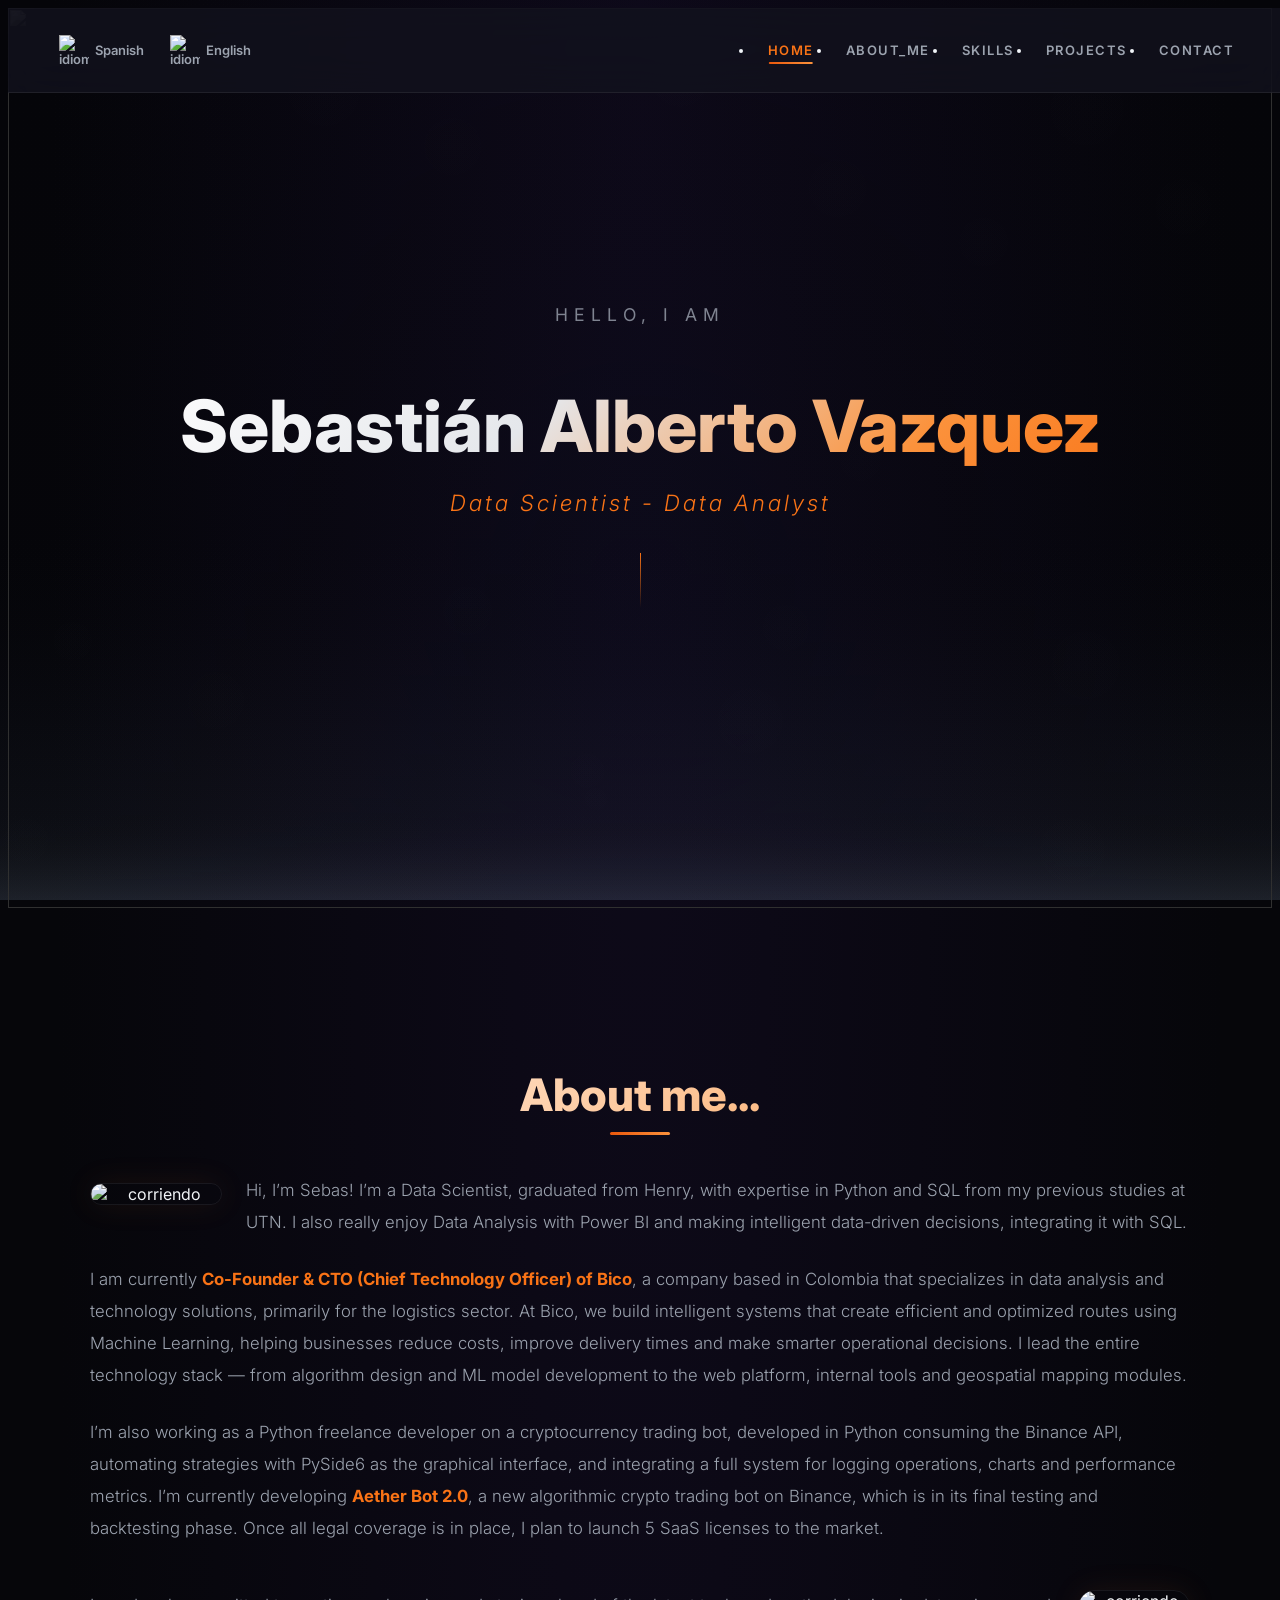
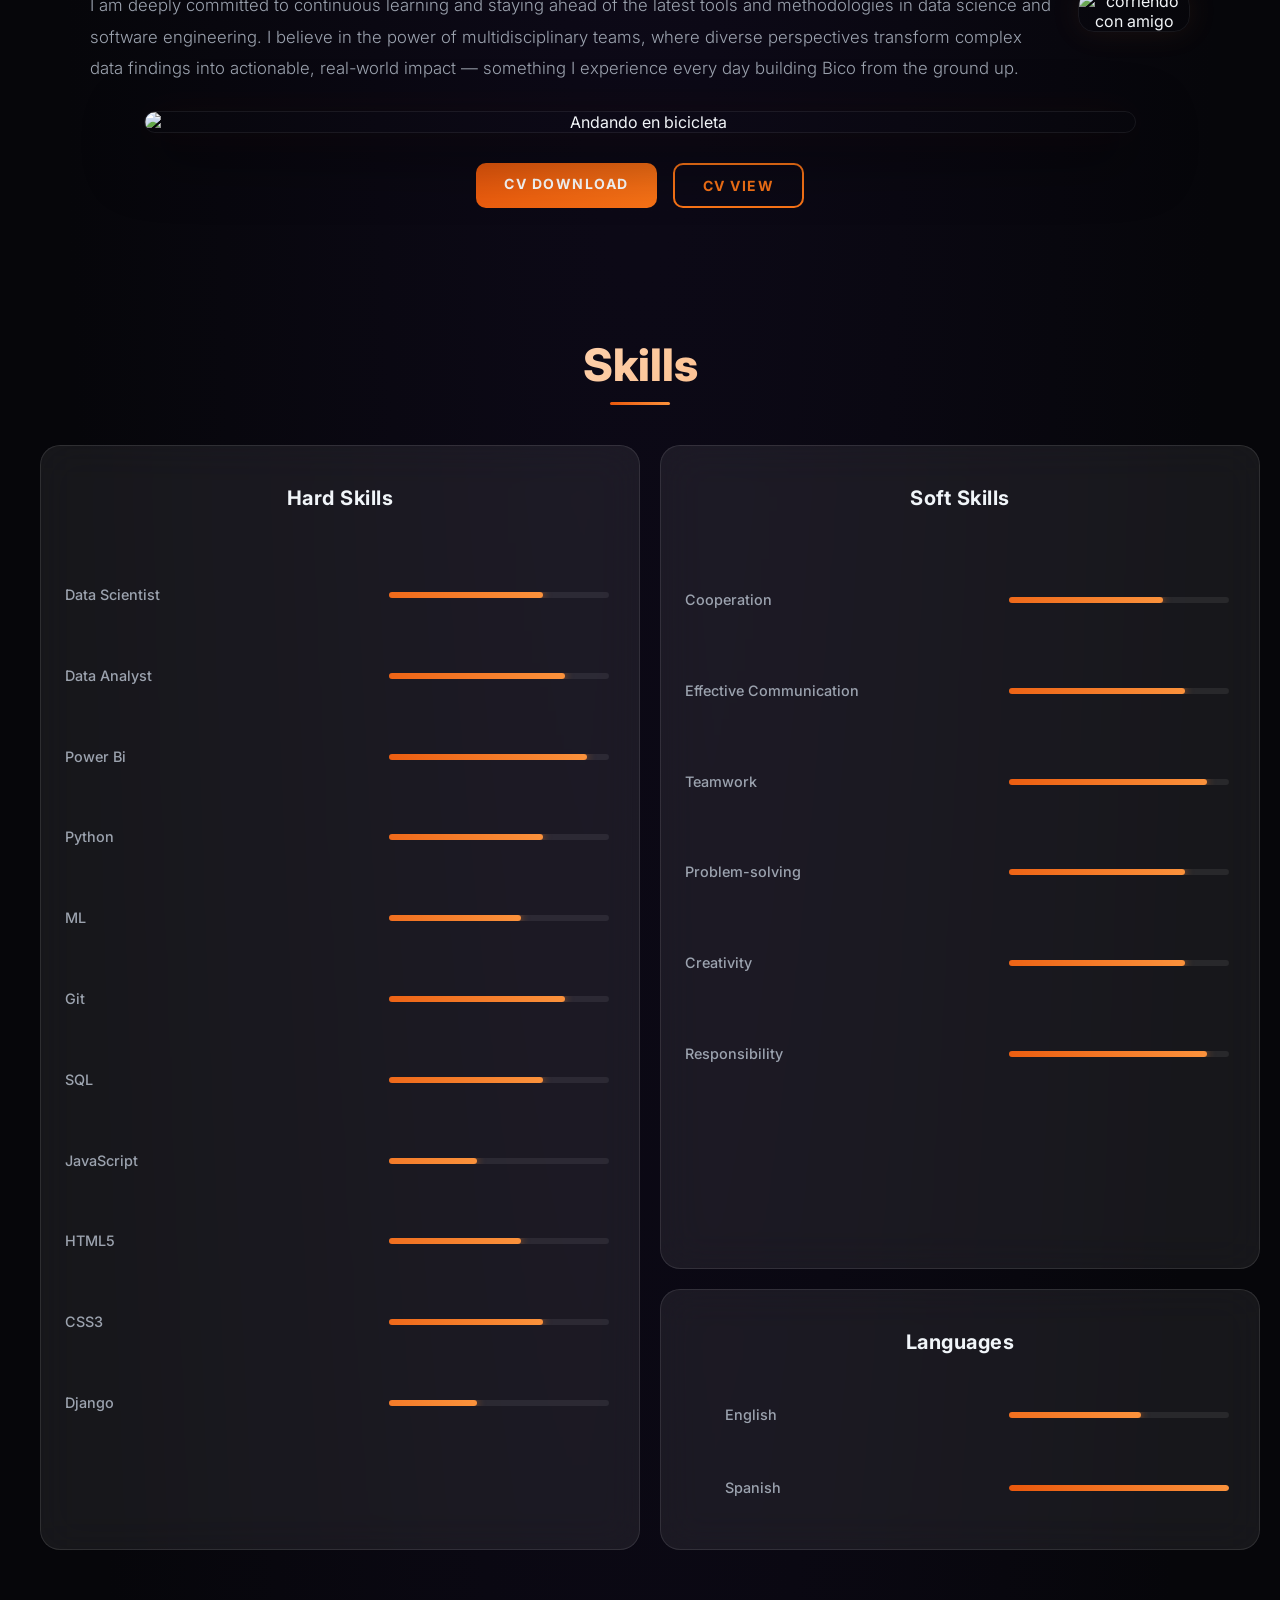
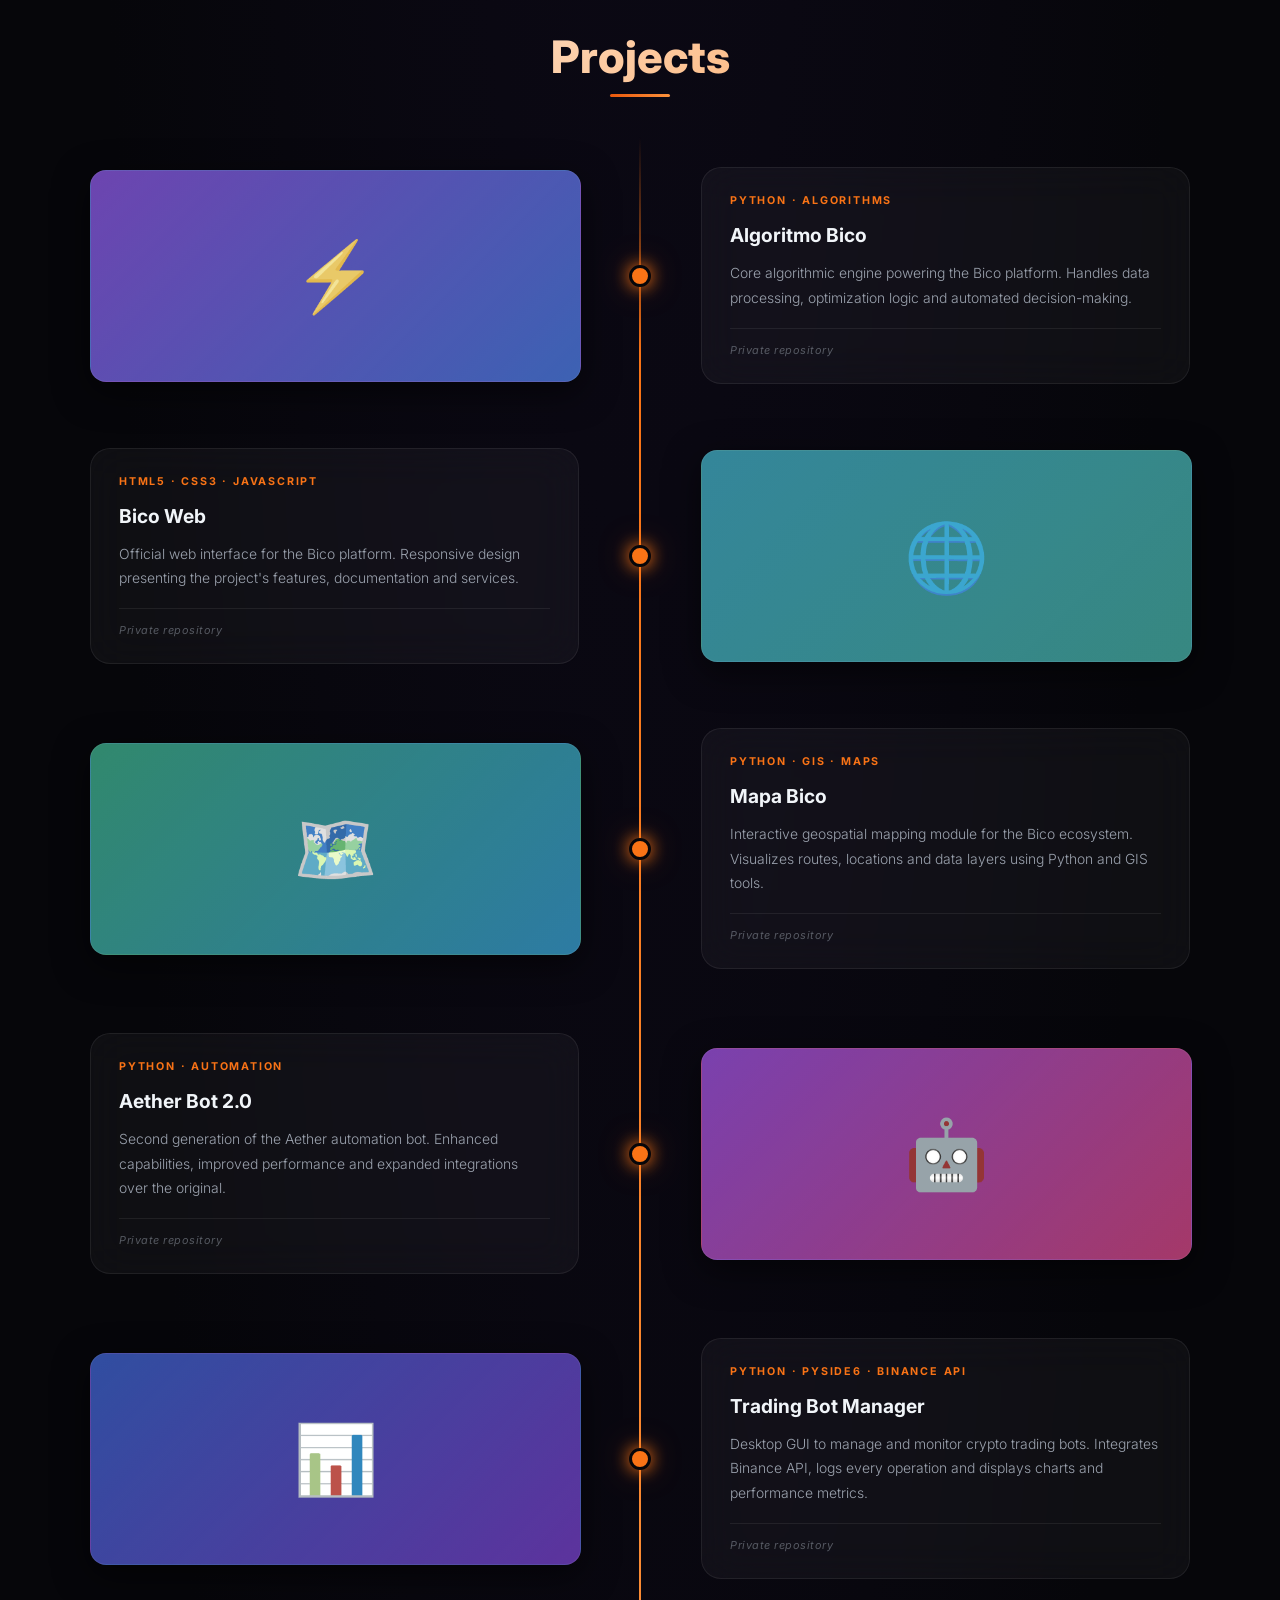
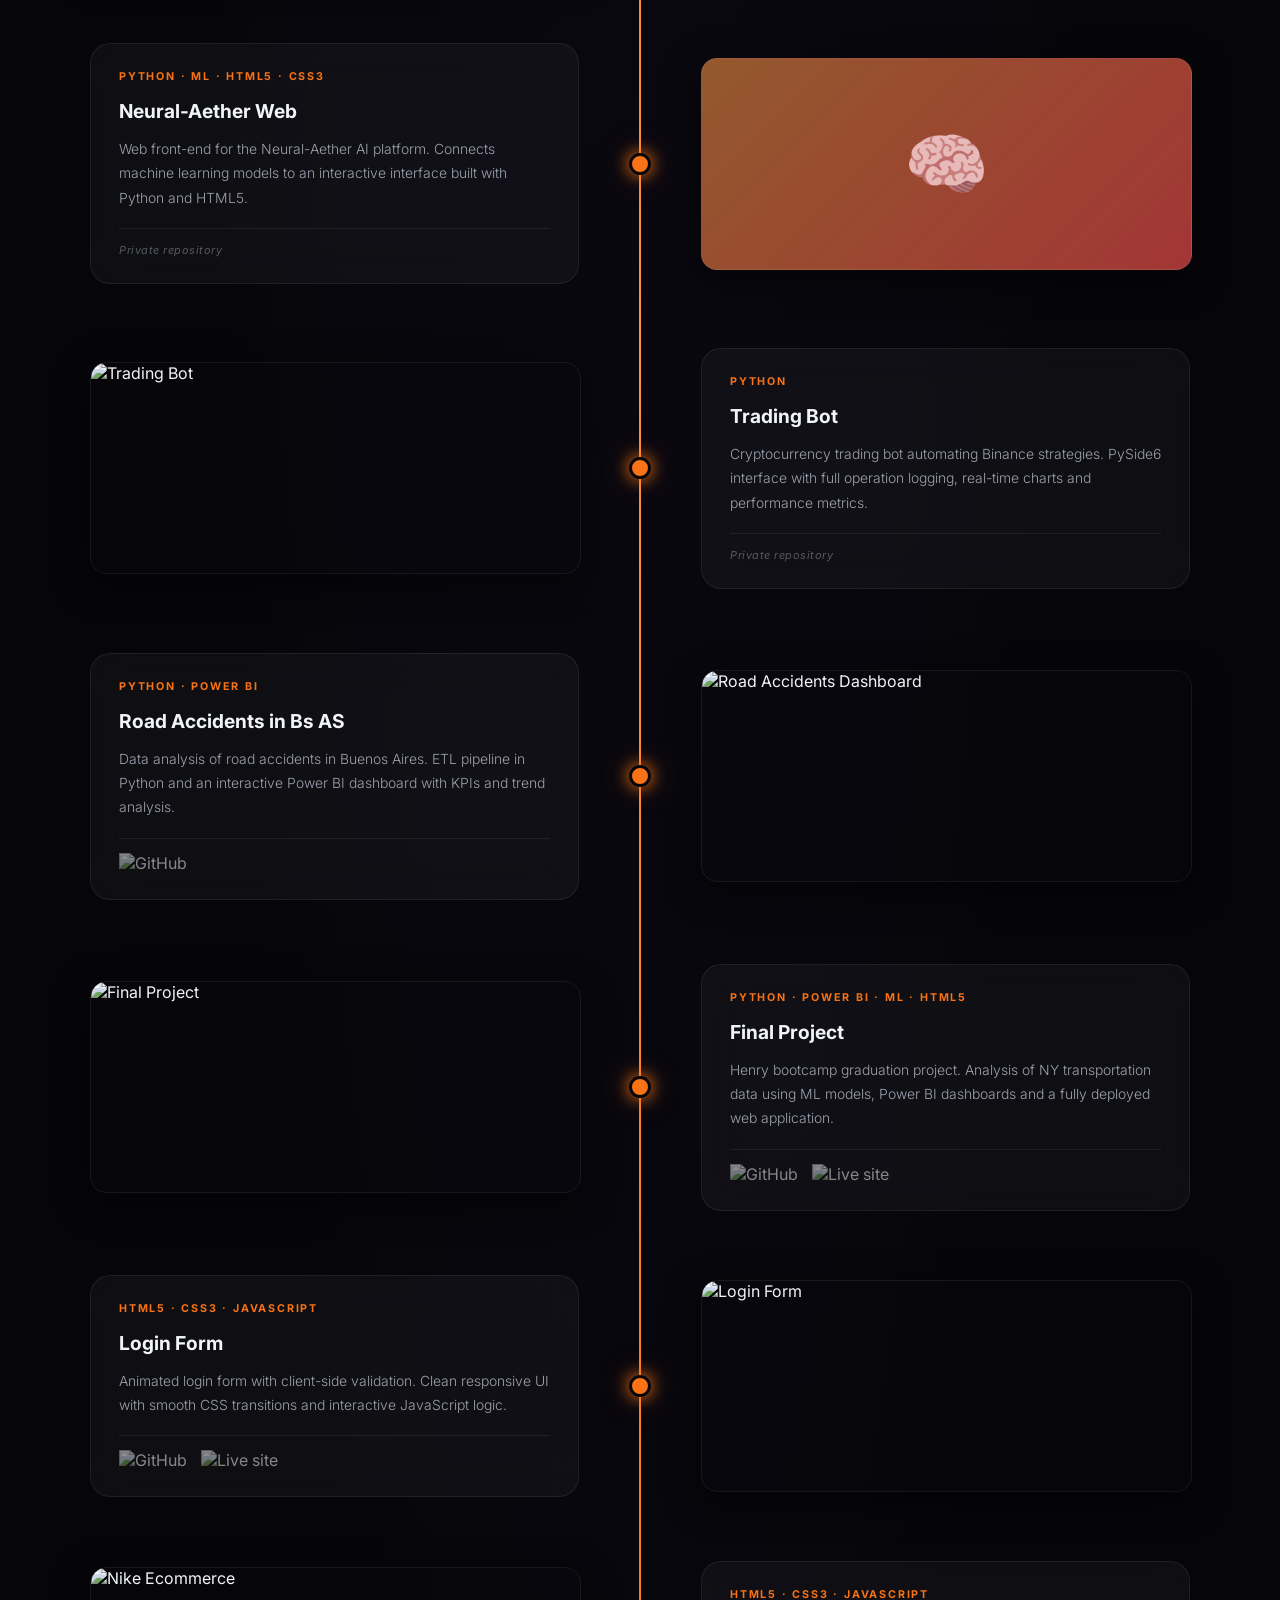
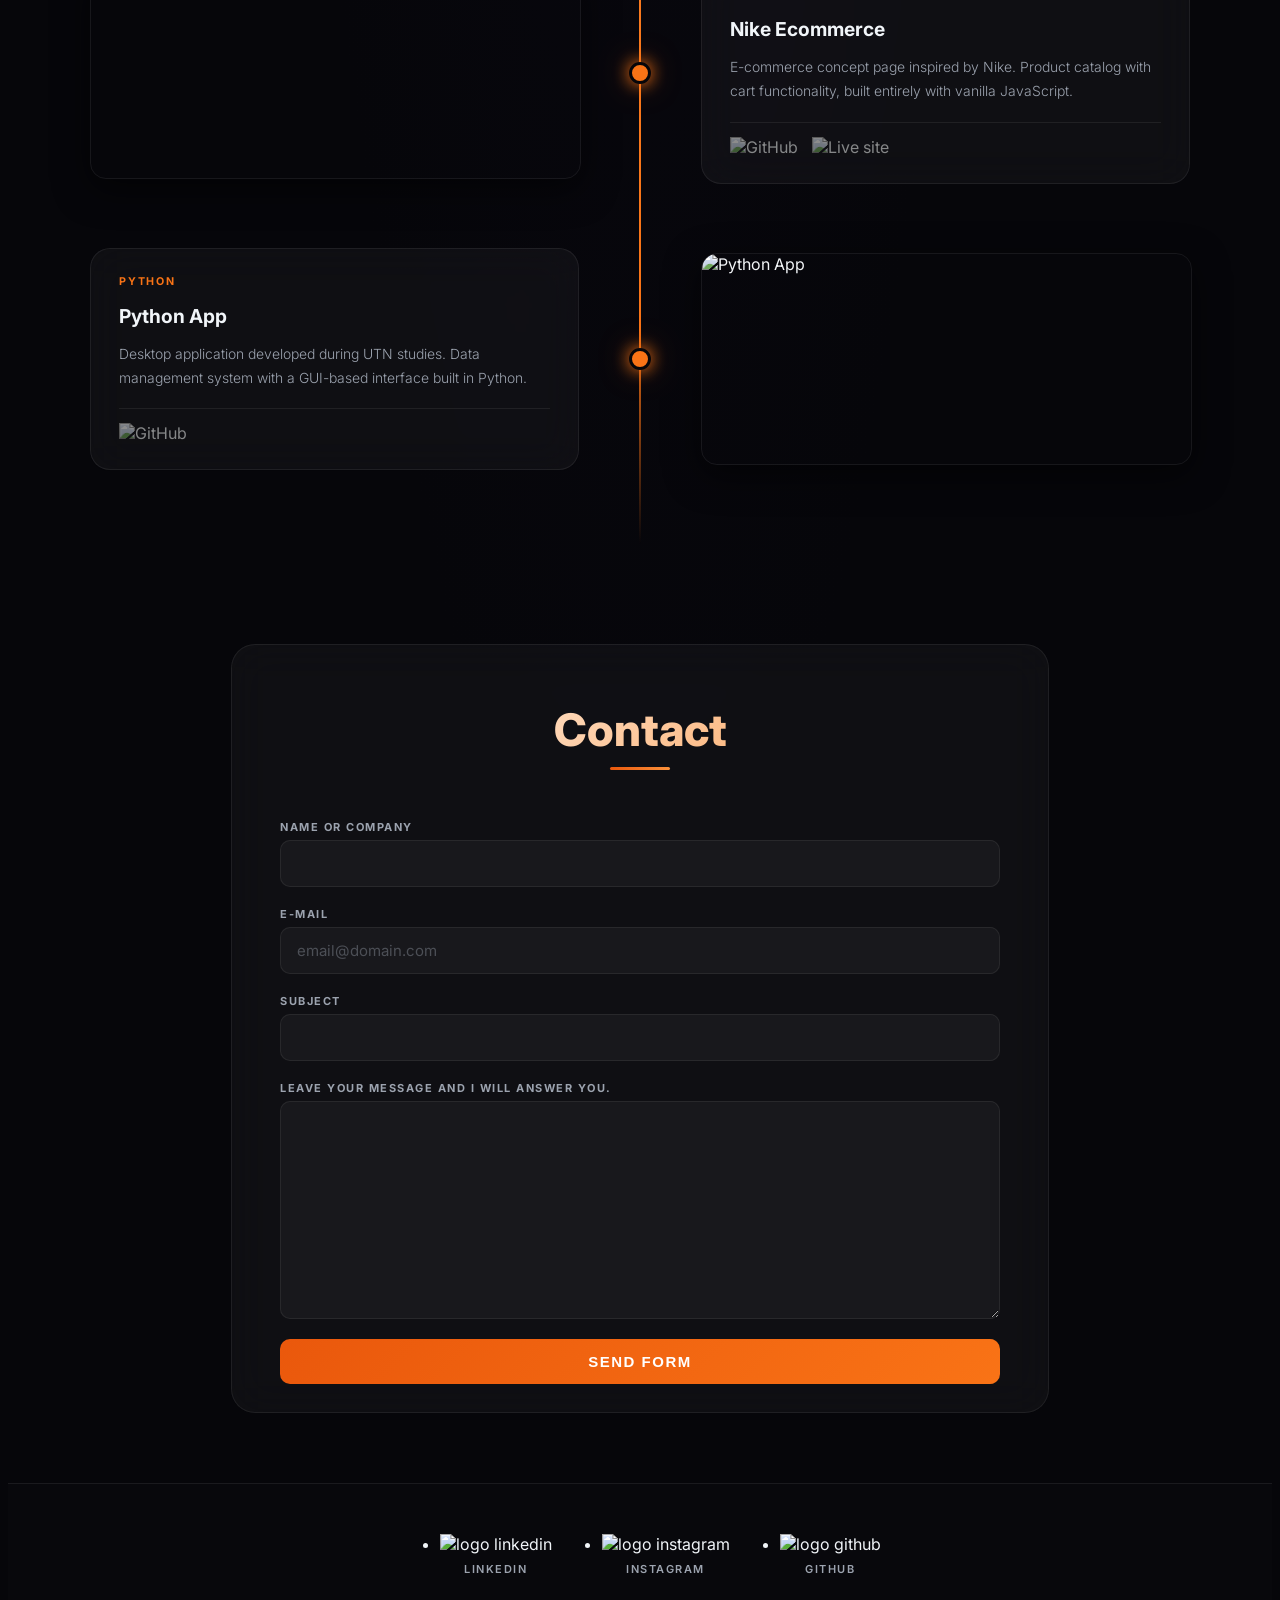
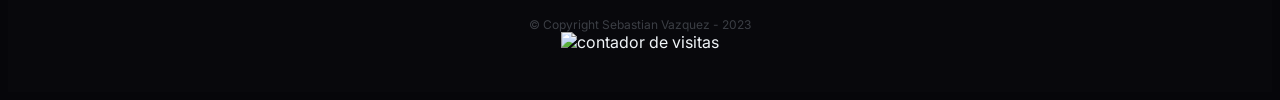
==== index.html @ 521c0e8e "actualizando" ====
<!DOCTYPE html>

<html lang="en">

<head>

    <title>Sebastian Vazquez</title>
    <meta charset="UTF-8">
    <meta name="viewport" content="width=device-width">
    <link rel="stylesheet" href="css/reset.css">
    <link rel="stylesheet" href="css/style.css">
    <script defer src="js/app.js"></script>
    <link rel="apple-touch-icon" sizes="180x180" href="/apple-touch-icon.png">
    <link rel="icon" type="image/png" sizes="32x32" href="/favicon-32x32.png">
    <link rel="icon" type="image/png" sizes="16x16" href="/favicon-16x16.png">
    <link rel="manifest" href="/site.webmanifest">
    <link rel="preconnect" href="https://fonts.googleapis.com">
    <link rel="preconnect" href="https://fonts.gstatic.com" crossorigin>
    <link href="https://fonts.googleapis.com/css2?family=Montserrat:wght@300&display=swap" rel="stylesheet">
    <link rel="preconnect" href="https://fonts.googleapis.com">
    <link rel="preconnect" href="https://fonts.gstatic.com" crossorigin>
    <link href="https://fonts.googleapis.com/css2?family=Explora&family=Noto+Serif+Ahom&display=swap" rel="stylesheet">
    <link rel="preconnect" href="https://fonts.googleapis.com">
    <link rel="preconnect" href="https://fonts.gstatic.com" crossorigin>
    <link href="https://fonts.googleapis.com/css2?family=Lobster+Two:ital@1&family=Passion+One:wght@700&display=swap" rel="stylesheet">
    <link href="https://fonts.googleapis.com/css2?family=Inter:wght@300;400;600;700;800&display=swap" rel="stylesheet">
    <script src="https://kit.fontawesome.com/2c36e9b7b1.js" crossorigin="anonymous"></script>
</head>

<body>

    <header class="topheader">

        <nav class="topnav">

            <div class="idiomas">
                <span class="español">
                    <a href="Español/index.html"><img class="flag" height="30" width="30" src="imagenes/españa2.png" alt="idioma_español">
                        <p>Spanish</p>
                    </a>
                </span>
                <span class="ingles">
                    <a href="index.html"><img class="flag" height="30" width="30" src="imagenes/Inglaterra2.png" alt="idioma_english">
                        <p>English</p>
                    </a>
                </span>
  
            </div>

            <button class="open__menu" aria-label="Abrir menú">
                <img height="20" width="20" src="imagenes/Logo-menu.png" alt="abrir menú">
            </button>

            <ul class="menu">
                <button class="close__menu" aria-label="Cerrar menú">
                    <img height="28" width="28" src="imagenes/close-button.jpeg" alt="cerrar menú">
                </button>

                <li><a href="#home" class="selected">Home</a></li>
                <li><a href="#about">About_Me</a></li>
                <li><a href="#skills">Skills</a></li>
                <li><a href="#projects">Projects</a></li>
                <li><a href="#contact">Contact</a></li>

            </ul>

        </nav>

    </header>

    <img class="banner" src="imagenes/bannerbici6.jpg" id="home">

    <div class="nombre__apellido">
        <h1 class="presentacion">Hello, I am</h1>
        <h2 class="nombre">Sebastián Alberto Vazquez</h2>
        <h3 class="carrera"><em>Data Scientist - Data Analyst</em></h3>
    </div>

    <main>


        <section class="perfil" id="about">

            <h2 class="titulo__home">About me...</h2>

            <img class="corriendo" src="imagenes/corriendo (3).jpg" alt="corriendo">

            <p>Hi, I’m Sebas! I’m a Data Scientist, graduated from Henry, with expertise in Python and SQL from my previous studies at UTN. I also really enjoy Data Analysis with Power BI and making intelligent data-driven decisions, integrating it with SQL.</p>

            <p>I am currently <strong style="-webkit-text-fill-color: var(--accent-orange); color: var(--accent-orange);">Co-Founder &amp; CTO (Chief Technology Officer) of Bico</strong>, a company based in Colombia that specializes in data analysis and technology solutions, primarily for the logistics sector. At Bico, we build intelligent systems that create efficient and optimized routes using Machine Learning, helping businesses reduce costs, improve delivery times and make smarter operational decisions. I lead the entire technology stack — from algorithm design and ML model development to the web platform, internal tools and geospatial mapping modules.</p>

            <p>I’m also working as a Python freelance developer on a cryptocurrency trading bot, developed in Python consuming the Binance API, automating strategies with PySide6 as the graphical interface, and integrating a full system for logging operations, charts and performance metrics. I’m currently developing <strong style="-webkit-text-fill-color: var(--accent-orange); color: var(--accent-orange);">Aether Bot 2.0</strong>, a new algorithmic crypto trading bot on Binance, which is in its final testing and backtesting phase. Once all legal coverage is in place, I plan to launch 5 SaaS licenses to the market.</p>
                
                <br>

            <img class="corriendo2" src="imagenes/hobby2 (2).jpg" alt="corriendo con amigo">
            
            <p>I am deeply committed to continuous learning and staying ahead of the latest tools and methodologies in data science and software engineering. I believe in the power of multidisciplinary teams, where diverse perspectives transform complex data findings into actionable, real-world impact — something I experience every day building Bico from the ground up.
            </p>

            <img class="bicicleta" src="imagenes/bici-banner (2).jpg" alt="Andando en bicicleta">
            

            <div class="cv__btn">
                <a class="cv__btn-descarga" href="/English_SEBASTIAN_VAZQUEZ.pdf" download="/English_SEBASTIAN_VAZQUEZ.pdf" >CV Download</a>

                <a class="cv__btn-vista" href="/English_SEBASTIAN_VAZQUEZ.pdf">CV View</a>
            </div>
        </section>

        <h3 class="titulo__home">Skills</h3>

        <section class="habilidades" id="skills">

    
            <article class="tarjetas__1">

                <h2 class="tarjetas__titulo">Hard Skills</h2>
                
                <ul class="skills__1">
                    
                    <li class="skills__item">
                        <p class="skills__tech skills__tech--1">Data Scientist</p>
                        <div class="skills__bar skills__bar--70"></div>
                    </li>
                    
                    <li class="skills__item">
                        <p class="skills__tech skills__tech--1">Data Analyst</p>
                        <div class="skills__bar skills__bar--80"></div>
                    </li>

                    <li class="skills__item">
                        <p class="skills__tech skills__tech--1">Power Bi</p>
                        <div class="skills__bar skills__bar--90"></div>
                    </li>

                    <li class="skills__item">
                        <p class="skills__tech skills__tech--1">Python</p>
                        <div class="skills__bar skills__bar--70"></div>
                    </li>

                    <li class="skills__item">
                        <p class="skills__tech skills__tech--1">ML</p>
                        <div class="skills__bar skills__bar--60"></div>
                    </li>

                    <li class="skills__item">
                        <p class="skills__tech skills__tech--1">Git</p>
                        <div class="skills__bar skills__bar--80"></div>
                    </li>

                    <li class="skills__item">
                        <p class="skills__tech skills__tech--1">SQL</p>
                        <div class="skills__bar skills__bar--70"></div>
                    </li>

                    <li class="skills__item">
                        <p class="skills__tech skills__tech--1">JavaScript</p>
                        <div class="skills__bar skills__bar--40"></div>
                    </li>
                    
                    <li class="skills__item">
                        <p class="skills__tech skills__tech--1">HTML5</p>
                        <div class="skills__bar skills__bar--60"></div>
                    </li>

                    <li class="skills__item">
                        <p class="skills__tech skills__tech--1">CSS3</p>
                        <div class="skills__bar skills__bar--70"></div>
                    </li>

                    <li class="skills__item">
                        <p class="skills__tech skills__tech--1">Django</p>
                        <div class="skills__bar skills__bar--40"></div>
                    </li>

                </ul>

            </article>

            <article class="tarjetas__2">

                <h2 class="tarjetas__titulo">Soft Skills</h2>
                
                <ul class="skills__2">
                    
                    <li class="skills__item">
                        <p class="skills__tech skills__tech--2">Cooperation</p>
                        <div class="skills__bar skills__bar--70"></div>
                    </li>

                    <li class="skills__item">
                        <p class="skills__tech skills__tech--2">Effective Communication</p>
                        <div class="skills__bar skills__bar--80"></div>
                    </li>

                    <li class="skills__item">
                        <p class="skills__tech skills__tech--2">Teamwork</p>
                        <div class="skills__bar skills__bar--90"></div>
                    </li>

                    <li class="skills__item">
                        <p class="skills__tech skills__tech--2">Problem-solving</p>
                        <div class="skills__bar skills__bar--80"></div>
                    </li>

                    <li class="skills__item">
                        <p class="skills__tech skills__tech--2">Creativity</p>
                        <div class="skills__bar skills__bar--80"></div>
                    </li>

                    <li class="skills__item">
                        <p class="skills__tech skills__tech--2">Responsibility</p>
                        <div class="skills__bar skills__bar--90"></div>
                    </li>

                </ul>
            </article>

            <article class="tarjetas__3">

                <h2 class="tarjetas__titulo">Languages</h2>
                
                <ul class="skills__3">
                    
                    <li class="skills__item">
                        <p class="skills__tech skills__tech--3">English</p>
                        <div class="skills__bar skills__bar--60"></div>
                    </li>

                    <li class="skills__item">
                        <p class="skills__tech skills__tech--3">Spanish</p>
                        <div class="skills__bar skills__bar--100"></div>
                    </li>

                </ul>
            </article>

        </section>

        <section class="proyecto" id="projects">

            <h4 class="titulo__home">Projects</h4>

            <div class="timeline">

                <!-- 1 - Algoritmo Bico (left) -->
                <div class="tl-item tl-left">
                    <div class="tl-side tl-side--media">
                        <div class="tl-img tl-placeholder" style="background: linear-gradient(135deg, #7c3aed 0%, #2563eb 100%);">⚡</div>
                    </div>
                    <div class="tl-connector"><div class="tl-dot"></div></div>
                    <div class="tl-side tl-side--text">
                        <div class="tl-card">
                            <span class="tl-tag">Python · Algorithms</span>
                            <h2 class="tl-title">Algoritmo Bico</h2>
                            <p class="tl-desc">Core algorithmic engine powering the Bico platform. Handles data processing, optimization logic and automated decision-making.</p>
                            <div class="tl-links"><span class="tl-private">Private repository</span></div>
                        </div>
                    </div>
                </div>

                <!-- 2 - Bico Web (right) -->
                <div class="tl-item tl-right">
                    <div class="tl-side tl-side--text">
                        <div class="tl-card">
                            <span class="tl-tag">HTML5 · CSS3 · JavaScript</span>
                            <h2 class="tl-title">Bico Web</h2>
                            <p class="tl-desc">Official web interface for the Bico platform. Responsive design presenting the project's features, documentation and services.</p>
                            <div class="tl-links"><span class="tl-private">Private repository</span></div>
                        </div>
                    </div>
                    <div class="tl-connector"><div class="tl-dot"></div></div>
                    <div class="tl-side tl-side--media">
                        <div class="tl-img tl-placeholder" style="background: linear-gradient(135deg, #0891b2 0%, #0d9488 100%);">🌐</div>
                    </div>
                </div>

                <!-- 3 - Mapa Bico (left) -->
                <div class="tl-item tl-left">
                    <div class="tl-side tl-side--media">
                        <div class="tl-img tl-placeholder" style="background: linear-gradient(135deg, #059669 0%, #0284c7 100%);">🗺️</div>
                    </div>
                    <div class="tl-connector"><div class="tl-dot"></div></div>
                    <div class="tl-side tl-side--text">
                        <div class="tl-card">
                            <span class="tl-tag">Python · GIS · Maps</span>
                            <h2 class="tl-title">Mapa Bico</h2>
                            <p class="tl-desc">Interactive geospatial mapping module for the Bico ecosystem. Visualizes routes, locations and data layers using Python and GIS tools.</p>
                            <div class="tl-links"><span class="tl-private">Private repository</span></div>
                        </div>
                    </div>
                </div>

                <!-- 4 - Aether Bot 2.0 (right) -->
                <div class="tl-item tl-right">
                    <div class="tl-side tl-side--text">
                        <div class="tl-card">
                            <span class="tl-tag">Python · Automation</span>
                            <h2 class="tl-title">Aether Bot 2.0</h2>
                            <p class="tl-desc">Second generation of the Aether automation bot. Enhanced capabilities, improved performance and expanded integrations over the original.</p>
                            <div class="tl-links"><span class="tl-private">Private repository</span></div>
                        </div>
                    </div>
                    <div class="tl-connector"><div class="tl-dot"></div></div>
                    <div class="tl-side tl-side--media">
                        <div class="tl-img tl-placeholder" style="background: linear-gradient(135deg, #9333ea 0%, #db2777 100%);">🤖</div>
                    </div>
                </div>

                <!-- 5 - Trading Bot Manager (left) -->
                <div class="tl-item tl-left">
                    <div class="tl-side tl-side--media">
                        <div class="tl-img tl-placeholder" style="background: linear-gradient(135deg, #1d4ed8 0%, #6d28d9 100%);">📊</div>
                    </div>
                    <div class="tl-connector"><div class="tl-dot"></div></div>
                    <div class="tl-side tl-side--text">
                        <div class="tl-card">
                            <span class="tl-tag">Python · PySide6 · Binance API</span>
                            <h2 class="tl-title">Trading Bot Manager</h2>
                            <p class="tl-desc">Desktop GUI to manage and monitor crypto trading bots. Integrates Binance API, logs every operation and displays charts and performance metrics.</p>
                            <div class="tl-links"><span class="tl-private">Private repository</span></div>
                        </div>
                    </div>
                </div>

                <!-- 6 - Neural-Aether Web (right) -->
                <div class="tl-item tl-right">
                    <div class="tl-side tl-side--text">
                        <div class="tl-card">
                            <span class="tl-tag">Python · ML · HTML5 · CSS3</span>
                            <h2 class="tl-title">Neural-Aether Web</h2>
                            <p class="tl-desc">Web front-end for the Neural-Aether AI platform. Connects machine learning models to an interactive interface built with Python and HTML5.</p>
                            <div class="tl-links"><span class="tl-private">Private repository</span></div>
                        </div>
                    </div>
                    <div class="tl-connector"><div class="tl-dot"></div></div>
                    <div class="tl-side tl-side--media">
                        <div class="tl-img tl-placeholder" style="background: linear-gradient(135deg, #b45309 0%, #dc2626 100%);">🧠</div>
                    </div>
                </div>

                <!-- 7 - Trading Bot (left) -->
                <div class="tl-item tl-left">
                    <div class="tl-side tl-side--media">
                        <img class="tl-img" src="imagenes/bot.png" alt="Trading Bot">
                    </div>
                    <div class="tl-connector"><div class="tl-dot"></div></div>
                    <div class="tl-side tl-side--text">
                        <div class="tl-card">
                            <span class="tl-tag">Python</span>
                            <h2 class="tl-title">Trading Bot</h2>
                            <p class="tl-desc">Cryptocurrency trading bot automating Binance strategies. PySide6 interface with full operation logging, real-time charts and performance metrics.</p>
                            <div class="tl-links"><span class="tl-private">Private repository</span></div>
                        </div>
                    </div>
                </div>

                <!-- 8 - Road Accidents (right) -->
                <div class="tl-item tl-right">
                    <div class="tl-side tl-side--text">
                        <div class="tl-card">
                            <span class="tl-tag">Python · Power BI</span>
                            <h2 class="tl-title">Road Accidents in Bs AS</h2>
                            <p class="tl-desc">Data analysis of road accidents in Buenos Aires. ETL pipeline in Python and an interactive Power BI dashboard with KPIs and trend analysis.</p>
                            <div class="tl-links">
                                <a href="https://github.com/sebitaelgordito/PI_02_siniestros_viales"><img class="tl-icon" height="36" width="36" src="imagenes/logo-github.png" alt="GitHub"></a>
                            </div>
                        </div>
                    </div>
                    <div class="tl-connector"><div class="tl-dot"></div></div>
                    <div class="tl-side tl-side--media">
                        <img class="tl-img" src="imagenes/Dashboard.png" alt="Road Accidents Dashboard">
                    </div>
                </div>

                <!-- 9 - Final Project (left) -->
                <div class="tl-item tl-left">
                    <div class="tl-side tl-side--media">
                        <img class="tl-img" src="imagenes/graduacion.png" alt="Final Project">
                    </div>
                    <div class="tl-connector"><div class="tl-dot"></div></div>
                    <div class="tl-side tl-side--text">
                        <div class="tl-card">
                            <span class="tl-tag">Python · Power BI · ML · HTML5</span>
                            <h2 class="tl-title">Final Project</h2>
                            <p class="tl-desc">Henry bootcamp graduation project. Analysis of NY transportation data using ML models, Power BI dashboards and a fully deployed web application.</p>
                            <div class="tl-links">
                                <a href="https://github.com/programmingwithclaudio/MVP_ML_TransporteNY"><img class="tl-icon" height="36" width="36" src="imagenes/logo-github.png" alt="GitHub"></a>
                                <a href="https://movi-plus.netlify.app"><img class="tl-icon" height="36" width="44" src="imagenes/icono-web.png" alt="Live site"></a>
                            </div>
                        </div>
                    </div>
                </div>

                <!-- 10 - Login Form (right) -->
                <div class="tl-item tl-right">
                    <div class="tl-side tl-side--text">
                        <div class="tl-card">
                            <span class="tl-tag">HTML5 · CSS3 · JavaScript</span>
                            <h2 class="tl-title">Login Form</h2>
                            <p class="tl-desc">Animated login form with client-side validation. Clean responsive UI with smooth CSS transitions and interactive JavaScript logic.</p>
                            <div class="tl-links">
                                <a href="https://github.com/sebitaelgordito/Formulario-login-html-css-javascript"><img class="tl-icon" height="36" width="36" src="imagenes/logo-github.png" alt="GitHub"></a>
                                <a href="https://formulario-login-sv.netlify.app"><img class="tl-icon" height="36" width="44" src="imagenes/icono-web.png" alt="Live site"></a>
                            </div>
                        </div>
                    </div>
                    <div class="tl-connector"><div class="tl-dot"></div></div>
                    <div class="tl-side tl-side--media">
                        <img class="tl-img" src="imagenes/Captura-Formulario-login.png" alt="Login Form">
                    </div>
                </div>

                <!-- 11 - Nike Ecommerce (left) -->
                <div class="tl-item tl-left">
                    <div class="tl-side tl-side--media">
                        <img class="tl-img" src="imagenes/Captura-Nike-portada.png" alt="Nike Ecommerce">
                    </div>
                    <div class="tl-connector"><div class="tl-dot"></div></div>
                    <div class="tl-side tl-side--text">
                        <div class="tl-card">
                            <span class="tl-tag">HTML5 · CSS3 · JavaScript</span>
                            <h2 class="tl-title">Nike Ecommerce</h2>
                            <p class="tl-desc">E-commerce concept page inspired by Nike. Product catalog with cart functionality, built entirely with vanilla JavaScript.</p>
                            <div class="tl-links">
                                <a href="https://github.com/sebitaelgordito/Pagina-de-nike-html-css-javascript"><img class="tl-icon" height="36" width="36" src="imagenes/logo-github.png" alt="GitHub"></a>
                                <a href="https://pagina-noke-sv.netlify.app"><img class="tl-icon" height="36" width="44" src="imagenes/icono-web.png" alt="Live site"></a>
                            </div>
                        </div>
                    </div>
                </div>

                <!-- 12 - Python App (right) -->
                <div class="tl-item tl-right">
                    <div class="tl-side tl-side--text">
                        <div class="tl-card">
                            <span class="tl-tag">Python</span>
                            <h2 class="tl-title">Python App</h2>
                            <p class="tl-desc">Desktop application developed during UTN studies. Data management system with a GUI-based interface built in Python.</p>
                            <div class="tl-links">
                                <a href="https://github.com/sebitaelgordito/Python"><img class="tl-icon" height="36" width="36" src="imagenes/logo-github.png" alt="GitHub"></a>
                            </div>
                        </div>
                    </div>
                    <div class="tl-connector"><div class="tl-dot"></div></div>
                    <div class="tl-side tl-side--media">
                        <img class="tl-img" src="imagenes/Captura-App-python.png" alt="Python App">
                    </div>
                </div>

            </div>

        </section>


        <section class="contacto" id="contact">

            <h5 class="titulo__home titulo__home-contacto">Contact</h5>

            <form class="contacto__formulario" name="contact" netlify>
                <label for="nombreyapellido">Name or company</label>
                <input type="text" id="nombreyapellido" class="input__padron" required>

                <label for="correoelectronico">E-mail</label>
                <input type="email" id="correoelectronico" class="input__padron" required
                    placeholder="email@domain.com">

                <label for="asunto">Subject</label>
                <input type="text" id="asunto" class="input__padron" required>

                <label for="mensaje">Leave your message and I will answer you.</label>
                <textarea cols="70" rows="10" id="mensaje" class="input__padron" required></textarea>

                <input type="submit" value="Send Form" class="enviar">

            </form>

        </section>


    </main>



    <footer>

        <ul class="redes">
            <li class="red">
                <a href="https://www.linkedin.com/in/sebastian-vazquez-67353722b"><img height="40" width="40" src="imagenes/logo-linkedin.png" alt="logo linkedin">
                    <p class="linked">LinkedIn</p>
                </a>
            </li>
            <li class="red">
                <a href="https://www.instagram.com/sebi.cebolla/"><img height="40" width="40" src="imagenes/logo-ig.png" alt="logo instagram">
                    <p class="instagram">Instagram</p>
                </a>
            </li>
            <li class="red">
                <a href="https://github.com/SebastianGSVV"><img height="40" width="40" src="imagenes/logo-github.png" alt="logo github">
                    <p>GitHub</p>
                </a>
            </li>
        </ul>

        <p class="copyright">&copy Copyright Sebastian Vazquez - 2023</p>
        
        <center><a href="https://websmultimedia.com/contador-de-visitas-gratis" title="Contador De Visitas Gratis">
        <img style="border: 0px solid; display: inline;" alt="contador de visitas" src="https://websmultimedia.com/contador-de-visitas.php?id=20104"></a></center>
            

    </footer>

</body>


</html>
---- css/style.css ----
:root {
    --bg-dark: #06060a;
    --bg-card: rgba(255, 255, 255, 0.04);
    --border-glass: rgba(255, 255, 255, 0.07);
    --accent-orange: #f97316;
    --accent-amber: #fb923c;
    --accent-dim: #ea580c;
    --text-main: #f1f5f9;
    --text-muted: #9ca3af;
    --skills-bar-length: 0%;
}

html {
    scroll-behavior: smooth;
}

* {
    scrollbar-width: thin;
    scrollbar-color: var(--accent-orange) var(--bg-dark);
}

*::-webkit-scrollbar { width: 5px; }
*::-webkit-scrollbar-track { background: var(--bg-dark); }
*::-webkit-scrollbar-thumb { background: var(--accent-orange); border-radius: 3px; }

section[id] {
    scroll-margin-top: 100px;
}

body {
    font-family: 'Inter', 'Montserrat', sans-serif;
    background: radial-gradient(ellipse at 50% 0%, #0e0a1a 0%, #06060a 65%);
    color: var(--text-main);
    overflow-x: hidden;
}

#particle-canvas {
    position: fixed;
    top: 0; left: 0;
    width: 100%; height: 100%;
    z-index: -1;
    pointer-events: none;
}

a {
    text-decoration: none;
    color: inherit;
}

/* === NAVIGATION === */
.topheader {
    position: fixed;
    z-index: 1000;
    width: 100%;
    backdrop-filter: blur(24px);
    -webkit-backdrop-filter: blur(24px);
    background: rgba(18, 18, 30, 0.78);
    border-bottom: 1px solid var(--border-glass);
    transition: border-color 0.3s ease, box-shadow 0.3s ease;
}

.topnav {
    display: flex;
    justify-content: space-between;
    align-items: center;
    max-width: 1400px;
    margin: 0 auto;
    padding: 14px 40px;
}

.idiomas {
    display: flex;
    align-items: center;
    gap: 4px;
}

.español, .ingles {
    display: flex;
    align-items: center;
    gap: 6px;
    color: var(--text-muted);
    font-size: 13px;
    font-weight: 600;
    text-shadow: none;
    padding: 6px 10px;
    border-radius: 8px;
    border: 1px solid transparent;
    transition: all 0.3s ease;
}

.español a, .ingles a {
    display: flex;
    align-items: center;
    gap: 6px;
    color: var(--text-muted);
    transition: color 0.3s ease;
}

.español:hover, .ingles:hover {
    border-color: rgba(249, 115, 22, 0.4);
}

.español:hover a, .ingles:hover a {
    color: var(--accent-orange);
}

.flag:hover {
    scale: 1.2;
    filter: drop-shadow(0 0 6px var(--accent-orange));
}

.menu {
    display: flex;
    align-items: center;
    gap: 4px;
    font-size: 13px;
    font-weight: 600;
    text-transform: uppercase;
    letter-spacing: 1.5px;
    margin: 0;
}

.menu li {
    padding: 0;
    margin: 0;
}

.menu a {
    color: var(--text-muted);
    padding: 8px 14px;
    border-radius: 8px;
    transition: all 0.3s ease;
    position: relative;
    display: block;
}

.menu a::after {
    content: '';
    position: absolute;
    bottom: 2px;
    left: 50%;
    transform: translateX(-50%);
    width: 0;
    height: 2px;
    background: linear-gradient(90deg, var(--accent-dim), var(--accent-amber));
    border-radius: 2px;
    transition: width 0.3s ease;
    opacity: 0;
}

.menu a:hover {
    color: var(--text-main);
    background: rgba(249, 115, 22, 0.06);
    text-shadow: none;
}

.menu a.selected {
    color: var(--accent-orange);
}

.menu a.selected::after {
    width: 60%;
    opacity: 1;
}

nav a:hover {
    color: var(--text-main);
    text-shadow: none;
    text-decoration-style: none;
}

.open__menu, .close__menu {
    display: none;
}

/* === HERO === */
.banner {
    width: 100%;
    height: 100vh;
    object-fit: cover;
    display: block;
    filter: brightness(0.25) saturate(0.4) grayscale(0.5);
}

.nombre__apellido {
    position: absolute;
    top: 50%;
    left: 50%;
    transform: translate(-50%, -50%);
    text-align: center;
    width: 85%;
    line-height: 1.3;
    text-shadow: none;
}

.nombre__apellido::after {
    content: '';
    display: block;
    width: 1px;
    height: 55px;
    background: linear-gradient(to bottom, var(--accent-orange), transparent);
    margin: 36px auto 0;
    animation: scroll-fade 2s ease infinite;
}

@keyframes scroll-fade {
    0%, 100% { opacity: 1; transform: translateY(0); }
    50% { opacity: 0.1; transform: translateY(12px); }
}

.presentacion {
    font-family: 'Inter', 'Montserrat', sans-serif;
    font-size: 1.1rem;
    font-weight: 400;
    color: rgba(156, 163, 175, 0.8);
    letter-spacing: 6px;
    text-transform: uppercase;
    margin-bottom: 14px;
    padding: 0;
}

.nombre {
    font-family: 'Inter', 'Montserrat', sans-serif;
    font-size: 4.5rem;
    font-weight: 800;
    background: linear-gradient(135deg, #ffffff 0%, #e5e7eb 40%, var(--accent-amber) 75%, var(--accent-orange) 100%);
    -webkit-background-clip: text;
    -webkit-text-fill-color: transparent;
    background-clip: text;
    margin-bottom: 18px;
    line-height: 1.1;
    padding: 0;
}

.carrera {
    font-family: 'Inter', 'Montserrat', sans-serif;
    font-size: 1.4rem;
    font-weight: 300;
    color: var(--accent-orange);
    letter-spacing: 3px;
    padding: 0;
}

.carrera em {
    font-style: italic;
}

/* === ABOUT === */
.perfil {
    max-width: 1100px;
    margin: 0 auto;
    padding: 90px 40px 60px;
    text-align: center;
}

.titulo__home {
    font-family: 'Inter', 'Montserrat', sans-serif;
    font-size: 2.8rem;
    font-weight: 800;
    text-align: center;
    margin: 70px 0 40px;
    background: linear-gradient(135deg, #ffffff 0%, var(--accent-amber) 100%);
    -webkit-background-clip: text;
    -webkit-text-fill-color: transparent;
    background-clip: text;
    clear: left;
    text-shadow: none;
    position: relative;
}

.titulo__home::after {
    content: '';
    display: block;
    width: 60px;
    height: 3px;
    background: linear-gradient(90deg, var(--accent-dim), var(--accent-amber));
    margin: 10px auto 0;
    border-radius: 2px;
}

.titulo__home-contacto {
    margin: 50px 0 30px;
}

.perfil p {
    font-size: 1.05rem;
    font-weight: 300;
    color: var(--text-muted);
    line-height: 1.9;
    margin: 0 0 1.5em;
    text-align: left;
}

.corriendo {
    width: 130px;
    float: left;
    margin: 8px 24px 20px 0;
    border-radius: 16px;
    box-shadow: 0 0 30px rgba(249, 115, 22, 0.1);
    border: 1px solid var(--border-glass);
    transition: 0.4s ease;
    filter: grayscale(0.3);
}

.corriendo:hover {
    scale: 2.5;
    z-index: 10;
    position: relative;
    filter: grayscale(0) drop-shadow(0 0 20px rgba(249, 115, 22, 0.4));
}

.corriendo2 {
    width: 110px;
    float: right;
    margin: 0 0 20px 24px;
    border-radius: 16px;
    box-shadow: 0 0 30px rgba(249, 115, 22, 0.1);
    border: 1px solid var(--border-glass);
    transition: 0.4s ease;
    filter: grayscale(0.3);
}

.corriendo2:hover {
    scale: 2.5;
    z-index: 10;
    position: relative;
    filter: grayscale(0) drop-shadow(0 0 20px rgba(249, 115, 22, 0.4));
}

.bicicleta {
    width: 90%;
    margin: 25px auto;
    display: block;
    border-radius: 24px;
    box-shadow: 0 20px 60px rgba(0, 0, 0, 0.7), 0 0 40px rgba(249, 115, 22, 0.05);
    border: 1px solid var(--border-glass);
    filter: grayscale(0.2);
}

.cv__btn {
    margin: 30px auto 0;
    animation: wiggle 3s ease infinite;
    display: flex;
    justify-content: center;
    gap: 16px;
    padding-top: 0;
}

.cv__btn-descarga, .cv__btn-vista {
    padding: 12px 28px;
    font-size: 14px;
    font-weight: 700;
    border-radius: 10px;
    transition: all 0.3s ease;
    cursor: pointer;
    letter-spacing: 1.5px;
    text-transform: uppercase;
}

.cv__btn-descarga {
    background: linear-gradient(135deg, var(--accent-dim), var(--accent-orange));
    color: #ffffff;
    -webkit-text-fill-color: #ffffff;
}

.cv__btn-vista {
    background: transparent;
    color: var(--accent-orange);
    -webkit-text-fill-color: var(--accent-orange);
    border: 2px solid var(--accent-orange);
}

.cv__btn-descarga:hover {
    transform: translateY(-4px);
    box-shadow: 0 12px 35px rgba(249, 115, 22, 0.5);
}

.cv__btn-vista:hover {
    background: var(--accent-orange);
    color: #ffffff;
    -webkit-text-fill-color: #ffffff;
    transform: translateY(-4px);
    box-shadow: 0 12px 35px rgba(249, 115, 22, 0.4);
}

@keyframes wiggle {
    0%, 7% { transform: rotateZ(0); }
    15% { transform: rotateZ(-8deg); }
    20% { transform: rotateZ(5deg); }
    25% { transform: rotateZ(-5deg); }
    30% { transform: rotateZ(3deg); }
    35% { transform: rotateZ(-2deg); }
    40%, 100% { transform: rotateZ(0); }
}

/* === SKILLS === */
.habilidades {
    display: grid;
    grid-template-columns: 50% 50%;
    grid-template-rows: 25% 25% 25% 25%;
    gap: 20px;
    max-width: 1200px;
    margin: 0 auto;
    padding: 0 20px 70px;
}

.tarjetas__titulo {
    text-align: center;
    font-size: 1.25rem;
    font-weight: 700;
    color: var(--text-main);
    padding: 24px 0 8px;
    letter-spacing: 0.5px;
    text-shadow: none;
}

.tarjetas__1, .tarjetas__2, .tarjetas__3 {
    background: rgba(255, 255, 255, 0.07);
    backdrop-filter: blur(20px);
    -webkit-backdrop-filter: blur(20px);
    border: 1px solid rgba(255, 255, 255, 0.10);
    border-radius: 20px;
    transition: all 0.4s ease;
}

.tarjetas__1:hover, .tarjetas__2:hover, .tarjetas__3:hover {
    border-color: rgba(249, 115, 22, 0.3);
    box-shadow: 0 20px 60px rgba(0, 0, 0, 0.5), 0 0 30px rgba(249, 115, 22, 0.06);
    transform: translateY(-4px);
}

.tarjetas__1 { grid-column: 1/2; grid-row: 1/5; }
.tarjetas__2 { grid-column: 2/3; grid-row: 1/4; }
.tarjetas__3 { grid-column: 2/3; grid-row: 4/5; }

.skills__1, .skills__2 {
    padding: 20px 0 30px;
}

.skills__tech {
    color: var(--text-muted);
    font-size: 0.9rem;
    font-weight: 500;
    padding-left: 24px;
    text-shadow: none;
}

.skills__tech--1 { line-height: 52px; }
.skills__tech--2 { line-height: 62px; }
.skills__tech--3 { line-height: 44px; }

.skills__item {
    display: flex;
    align-items: center;
    justify-content: space-between;
    padding-right: 30px;
}

.skills__bar {
    position: relative;
    width: 220px;
    height: 6px;
    background: rgba(255, 255, 255, 0.07);
    border-radius: 10px;
    overflow: hidden;
}

.skills__bar::after {
    content: '';
    position: absolute;
    width: 220px;
    height: 6px;
    left: -220px;
    border-radius: 10px;
    background: linear-gradient(90deg, var(--accent-dim), var(--accent-amber));
    box-shadow: 0 0 8px rgba(249, 115, 22, 0.7);
    animation: skills-bar-fill 2s cubic-bezier(0.25, 0.46, 0.45, 0.94) forwards;
}

.skills__bar--10::after { --skills-bar-length: 10%; }
.skills__bar--40::after { --skills-bar-length: 40%; }
.skills__bar--50::after { --skills-bar-length: 50%; }
.skills__bar--60::after { --skills-bar-length: 60%; }
.skills__bar--70::after { --skills-bar-length: 70%; }
.skills__bar--80::after { --skills-bar-length: 80%; }
.skills__bar--90::after { --skills-bar-length: 90%; }
.skills__bar--100::after { --skills-bar-length: 100%; }

@keyframes skills-bar-fill {
    to { transform: translateX(var(--skills-bar-length)); }
}

/* === PROJECTS TIMELINE === */
.proyecto {
    max-width: 1100px;
    margin: 0 auto;
    padding: 0 20px 60px;
}

.timeline {
    position: relative;
    padding: 30px 0 10px;
}

/* Vertical center line */
.timeline::before {
    content: '';
    position: absolute;
    left: 50%;
    top: 0;
    bottom: 0;
    width: 2px;
    background: linear-gradient(
        to bottom,
        transparent 0%,
        var(--accent-orange) 6%,
        var(--accent-amber) 50%,
        var(--accent-orange) 94%,
        transparent 100%
    );
    transform: translateX(-50%);
    z-index: 0;
}

.tl-item {
    display: flex;
    align-items: center;
    margin-bottom: 64px;
    position: relative;
}

.tl-side {
    flex: 1;
    min-width: 0;
}

.tl-side--media {
    padding: 0 36px 0 0;
}

.tl-side--text {
    padding: 0 0 0 36px;
}

/* For right-variant items, text is on the left */
.tl-item.tl-right .tl-side--text {
    padding: 0 36px 0 0;
    order: 1;
}

.tl-item.tl-right .tl-connector {
    order: 2;
}

.tl-item.tl-right .tl-side--media {
    padding: 0 0 0 36px;
    order: 3;
}

.tl-connector {
    width: 50px;
    flex-shrink: 0;
    display: flex;
    justify-content: center;
    align-items: center;
    z-index: 2;
    position: relative;
}

.tl-dot {
    width: 16px;
    height: 16px;
    background: var(--accent-orange);
    border-radius: 50%;
    border: 3px solid var(--bg-dark);
    box-shadow: 0 0 16px var(--accent-orange), 0 0 32px rgba(249, 115, 22, 0.35);
    transition: box-shadow 0.3s ease, transform 0.3s ease;
    flex-shrink: 0;
}

.tl-item:hover .tl-dot {
    transform: scale(1.3);
    box-shadow: 0 0 24px var(--accent-orange), 0 0 50px rgba(249, 115, 22, 0.5);
}

/* === MEDIA SIDE === */
.tl-img {
    width: 100%;
    height: 210px;
    border-radius: 16px;
    box-shadow: 0 10px 35px rgba(0, 0, 0, 0.55);
    display: block;
    transition: all 0.4s ease;
    filter: grayscale(0.35);
    border: 1px solid var(--border-glass);
}

img.tl-img {
    object-fit: cover;
}

.tl-placeholder {
    display: flex;
    align-items: center;
    justify-content: center;
    font-size: 68px;
    filter: grayscale(0.4);
    transition: filter 0.4s ease, transform 0.4s ease;
}

.tl-side--media:hover .tl-img {
    filter: grayscale(0);
    transform: scale(1.03);
    box-shadow: 0 16px 50px rgba(0, 0, 0, 0.65), 0 0 25px rgba(249, 115, 22, 0.12);
}

/* === CONTENT CARD === */
.tl-card {
    background: var(--bg-card);
    backdrop-filter: blur(20px);
    -webkit-backdrop-filter: blur(20px);
    border: 1px solid var(--border-glass);
    border-radius: 20px;
    padding: 26px 28px;
    transition: all 0.4s cubic-bezier(0.25, 0.46, 0.45, 0.94);
    position: relative;
    overflow: hidden;
}

.tl-card::before {
    content: '';
    position: absolute;
    top: 0; left: 0; right: 0;
    height: 2px;
    background: linear-gradient(90deg, var(--accent-dim), var(--accent-amber));
    opacity: 0;
    transition: opacity 0.3s ease;
}

.tl-card:hover {
    transform: translateY(-5px);
    border-color: rgba(249, 115, 22, 0.3);
    box-shadow: 0 20px 60px rgba(0, 0, 0, 0.5), 0 0 35px rgba(249, 115, 22, 0.08);
}

.tl-card:hover::before {
    opacity: 1;
}

.tl-tag {
    display: block;
    font-size: 0.67rem;
    font-weight: 700;
    color: var(--accent-orange);
    letter-spacing: 1.8px;
    text-transform: uppercase;
    margin-bottom: 10px;
}

.tl-title {
    font-family: 'Inter', 'Montserrat', sans-serif;
    font-size: 1.2rem;
    font-weight: 700;
    color: var(--text-main);
    margin-bottom: 12px;
}

.tl-desc {
    font-size: 0.87rem;
    color: var(--text-muted);
    line-height: 1.75;
    font-weight: 300;
    margin-bottom: 18px;
}

.tl-links {
    display: flex;
    align-items: center;
    gap: 14px;
    padding-top: 14px;
    border-top: 1px solid var(--border-glass);
}

.tl-private {
    font-size: 0.68rem;
    color: rgba(156, 163, 175, 0.5);
    letter-spacing: 0.5px;
    font-style: italic;
}

img.tl-icon {
    transition: all 0.3s ease;
    filter: brightness(0.55) grayscale(0.4);
}

img.tl-icon:hover {
    filter: brightness(1.2) grayscale(0) drop-shadow(0 0 8px var(--accent-orange));
    transform: scale(1.15);
}

/* === CONTACT === */
.contacto {
    max-width: 800px;
    width: 90%;
    margin: 40px auto 70px;
    background: var(--bg-card);
    backdrop-filter: blur(20px);
    -webkit-backdrop-filter: blur(20px);
    border: 1px solid var(--border-glass);
    border-radius: 24px;
    padding: 8px;
    text-align: center;
    text-shadow: none;
}

.contacto__formulario {
    width: 90%;
    margin: 0 auto;
    padding: 20px 0;
    color: var(--text-muted);
    backdrop-filter: none;
    border-radius: 0;
}

form {
    margin: 16px 0;
}

form label, form legend {
    display: block;
    font-size: 11px;
    font-weight: 700;
    color: var(--text-muted);
    margin: 0 0 6px;
    text-align: left;
    text-transform: uppercase;
    letter-spacing: 1.5px;
    border-radius: 0;
}

.input__padron {
    display: block;
    width: 100%;
    margin: 0 0 20px;
    padding: 13px 16px;
    background: rgba(255, 255, 255, 0.04);
    border: 1px solid var(--border-glass);
    border-radius: 10px;
    color: var(--text-main);
    font-family: 'Inter', 'Montserrat', sans-serif;
    font-size: 15px;
    resize: vertical;
    transition: all 0.3s ease;
    box-sizing: border-box;
}

.input__padron:focus {
    outline: none;
    border-color: var(--accent-orange);
    box-shadow: 0 0 0 3px rgba(249, 115, 22, 0.15);
    background: rgba(249, 115, 22, 0.03);
}

.input__padron::placeholder {
    color: rgba(156, 163, 175, 0.4);
}

.enviar {
    width: 100%;
    padding: 14px;
    font-size: 15px;
    font-weight: 700;
    color: #ffffff;
    background: linear-gradient(135deg, var(--accent-dim), var(--accent-orange));
    border: none;
    border-radius: 10px;
    cursor: pointer;
    letter-spacing: 1.5px;
    text-transform: uppercase;
    transition: all 0.3s ease;
}

.enviar:hover {
    transform: translateY(-3px);
    box-shadow: 0 15px 40px rgba(249, 115, 22, 0.45);
}

/* === FOOTER === */
footer {
    text-align: center;
    background: rgba(255, 255, 255, 0.01);
    border-top: 1px solid var(--border-glass);
    padding: 50px 40px 40px;
    margin-top: 0;
    flex-direction: column;
}

.redes {
    display: flex;
    max-width: 500px;
    justify-content: center;
    gap: 50px;
    margin: 0 auto 30px;
}

.redes .red {
    transition: all 0.3s ease;
}

.redes .red:hover {
    scale: 1.1;
    filter: none;
}

.redes .red:hover img {
    filter: grayscale(0) drop-shadow(0 0 12px var(--accent-orange));
}

.redes p {
    color: var(--text-muted);
    font-size: 11px;
    font-weight: 600;
    letter-spacing: 1.5px;
    text-transform: uppercase;
    margin-top: 8px;
}

.copyright {
    color: rgba(156, 163, 175, 0.35);
    font-size: 12px;
    margin: 0;
}

/* === SCROLL REVEAL === */
.reveal {
    opacity: 0;
    transform: translateY(25px);
    transition: opacity 0.7s ease, transform 0.7s cubic-bezier(0.25, 0.46, 0.45, 0.94);
}

.reveal.visible {
    opacity: 1;
    transform: translateY(0);
}

/* === MOBILE === */
@media screen and (max-width: 1180px) {

    .topnav { padding: 12px 16px; }

    .nombre__apellido {
        opacity: 1;
        top: 50%;
        left: 50%;
        transform: translate(-50%, -50%);
        line-height: 1.3;
        width: 90%;
    }

    .presentacion { font-size: 0.8rem; padding: 0; }
    .nombre { font-size: 2rem; padding: 0; }
    .carrera { font-size: 1rem; padding: 0; }

    .menu {
        flex-direction: column;
        position: fixed;
        left: 0; top: 0;
        width: 100%; height: 100%;
        background: rgba(6, 6, 10, 0.97);
        backdrop-filter: blur(30px);
        -webkit-backdrop-filter: blur(30px);
        align-items: center;
        justify-content: center;
        gap: 20px;
        font-size: 20px;
        opacity: 0;
        pointer-events: none;
        transition: opacity 0.4s ease;
        z-index: 999;
        margin: 0;
    }

    .menu li { margin: 0; padding: 0; }
    .menu a { color: var(--text-muted); font-size: 20px; line-height: 1; padding: 12px 24px; }
    .menu a.selected { color: var(--accent-orange); }
    .menu a.selected::after { opacity: 0; }
    nav a:hover { color: var(--accent-orange); text-shadow: none; }

    .open__menu, .close__menu {
        display: block;
        background: var(--bg-card);
        border: 1px solid var(--border-glass);
        border-radius: 10px;
        cursor: pointer;
        padding: 4px;
    }

    .open__menu { margin: 0; }

    .close__menu {
        position: absolute;
        top: 20px; right: 20px;
        opacity: 0.7; padding: 3px; align-self: auto;
    }

    .español p, .ingles p, .aleman p { display: none; }
    .menu--opened { opacity: 1; pointer-events: all; }

    .titulo__home { font-size: 1.8rem; margin: 50px 0 30px; }
    .titulo--opaco { opacity: 0; pointer-events: none; position: relative; }

    .perfil { padding: 60px 20px 40px; }
    .perfil p { font-size: 1rem; width: 100%; margin: 0 auto 1.2em; }

    .cv__btn { width: 90%; gap: 12px; }
    .cv__btn-descarga, .cv__btn-vista { padding: 10px 18px; font-size: 13px; }

    .habilidades {
        display: flex;
        flex-direction: column;
        width: 90%;
        margin: 0 auto;
        padding: 0 0 50px;
    }

    .skills__bar { width: 120px; }
    .skills__bar::after { width: 120px; left: -120px; }

    /* Timeline mobile */
    .proyecto { padding: 0 16px 40px; }

    .timeline::before {
        left: 20px;
        transform: none;
    }

    .tl-item {
        flex-direction: column;
        align-items: flex-start;
        padding-left: 52px;
        margin-bottom: 48px;
    }

    /* Reset right-item order on mobile */
    .tl-item.tl-right .tl-side--text,
    .tl-item.tl-right .tl-connector,
    .tl-item.tl-right .tl-side--media {
        order: unset;
        padding: 0;
    }

    .tl-connector {
        position: absolute;
        left: 12px;
        top: 8px;
        width: auto;
    }

    .tl-side {
        width: 100%;
        padding: 0 !important;
        margin-bottom: 14px;
    }

    .tl-side--media {
        order: 1;
        margin-bottom: 16px;
    }

    .tl-side--text {
        order: 2;
    }

    .tl-img, .tl-placeholder {
        height: 180px;
    }

    .contacto { margin: 30px auto 50px; width: 92%; }
    .input__padron { margin: 0 0 16px; padding: 12px 14px; }
    .enviar { font-size: 14px; }
    .redes { gap: 30px; }
}
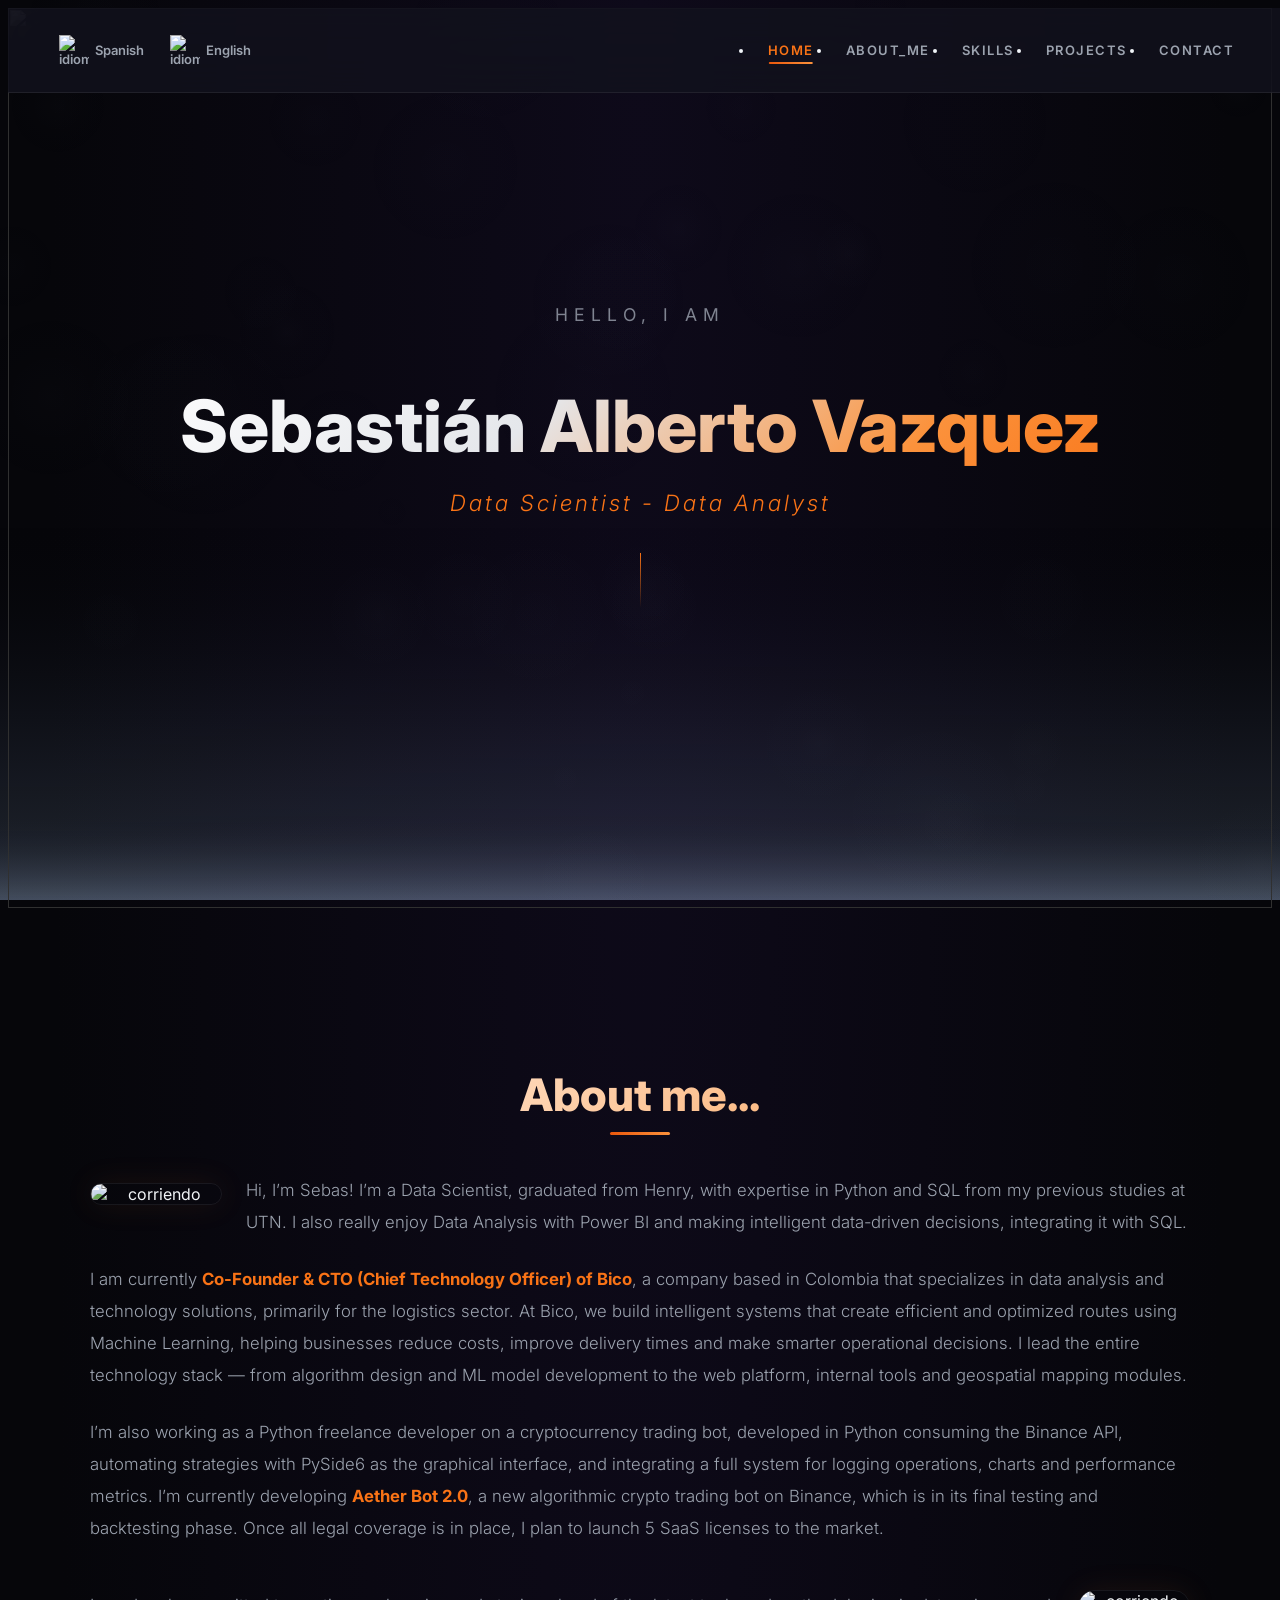
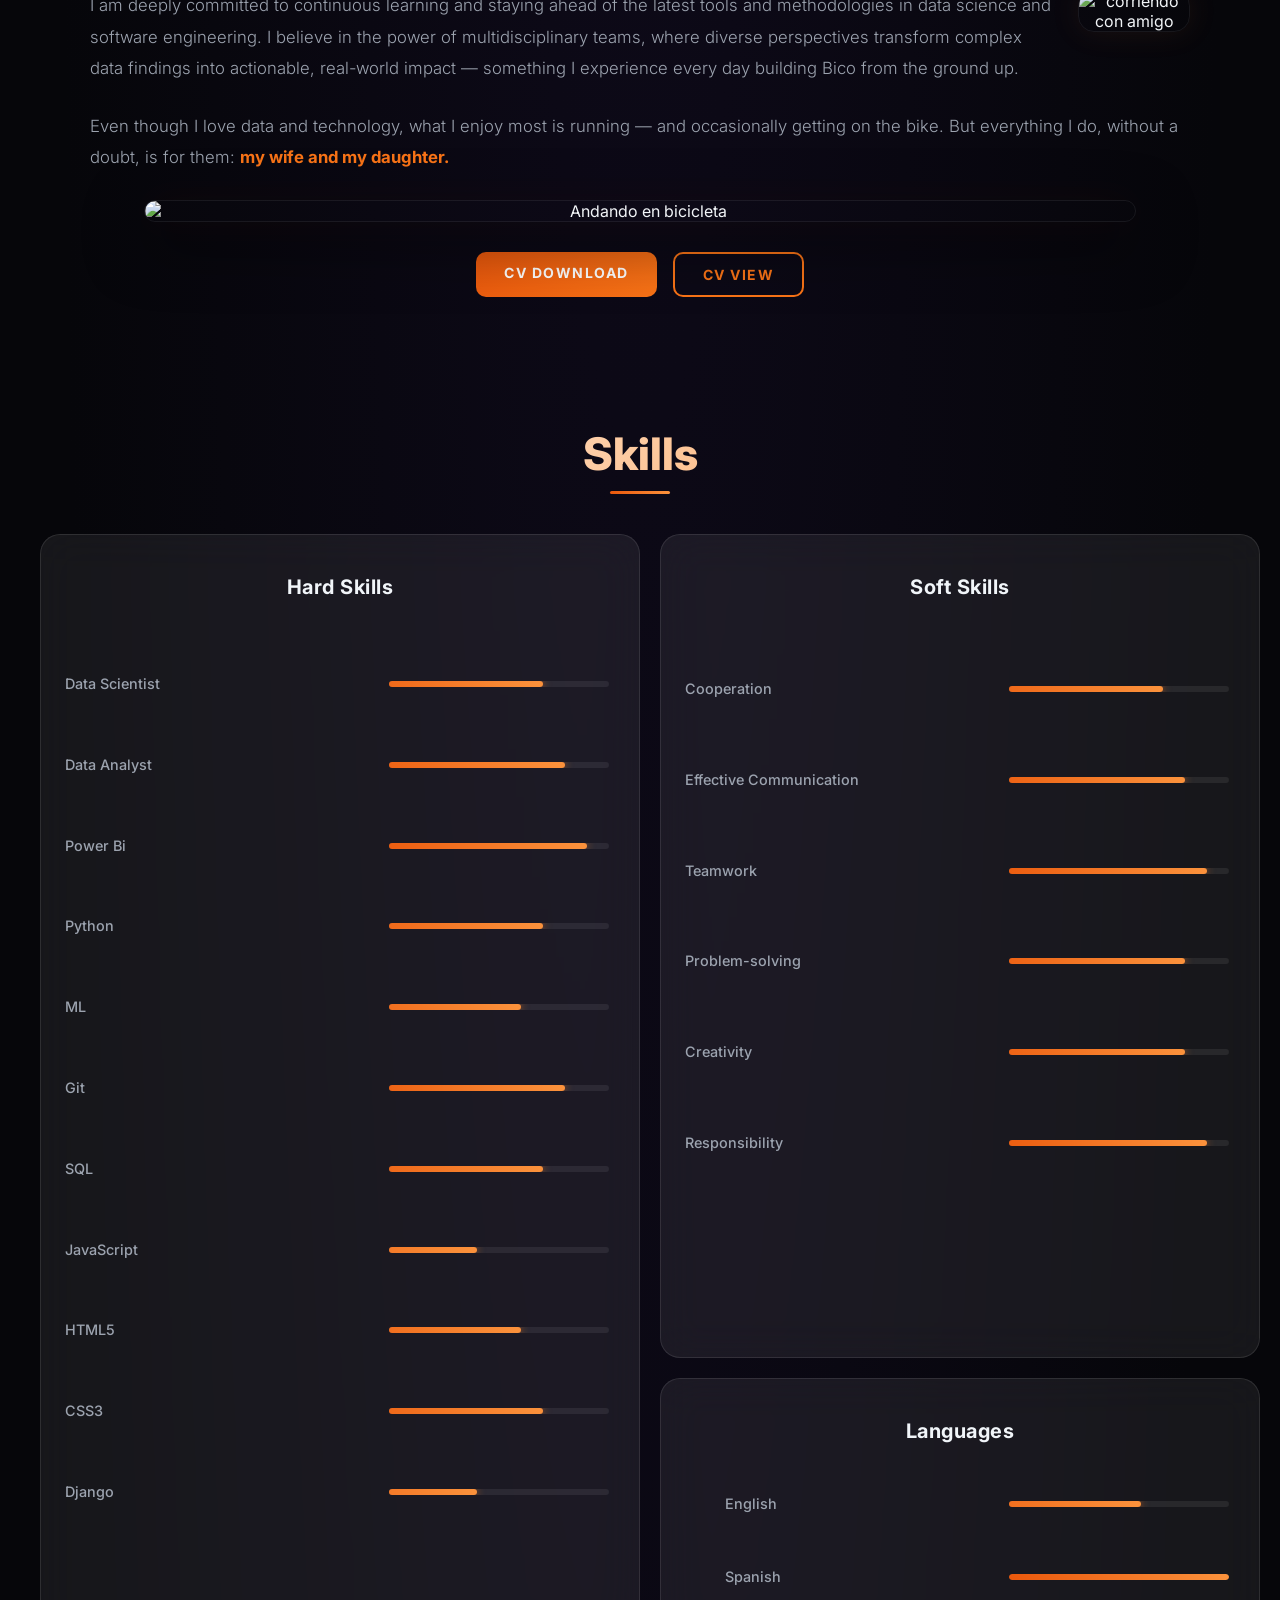
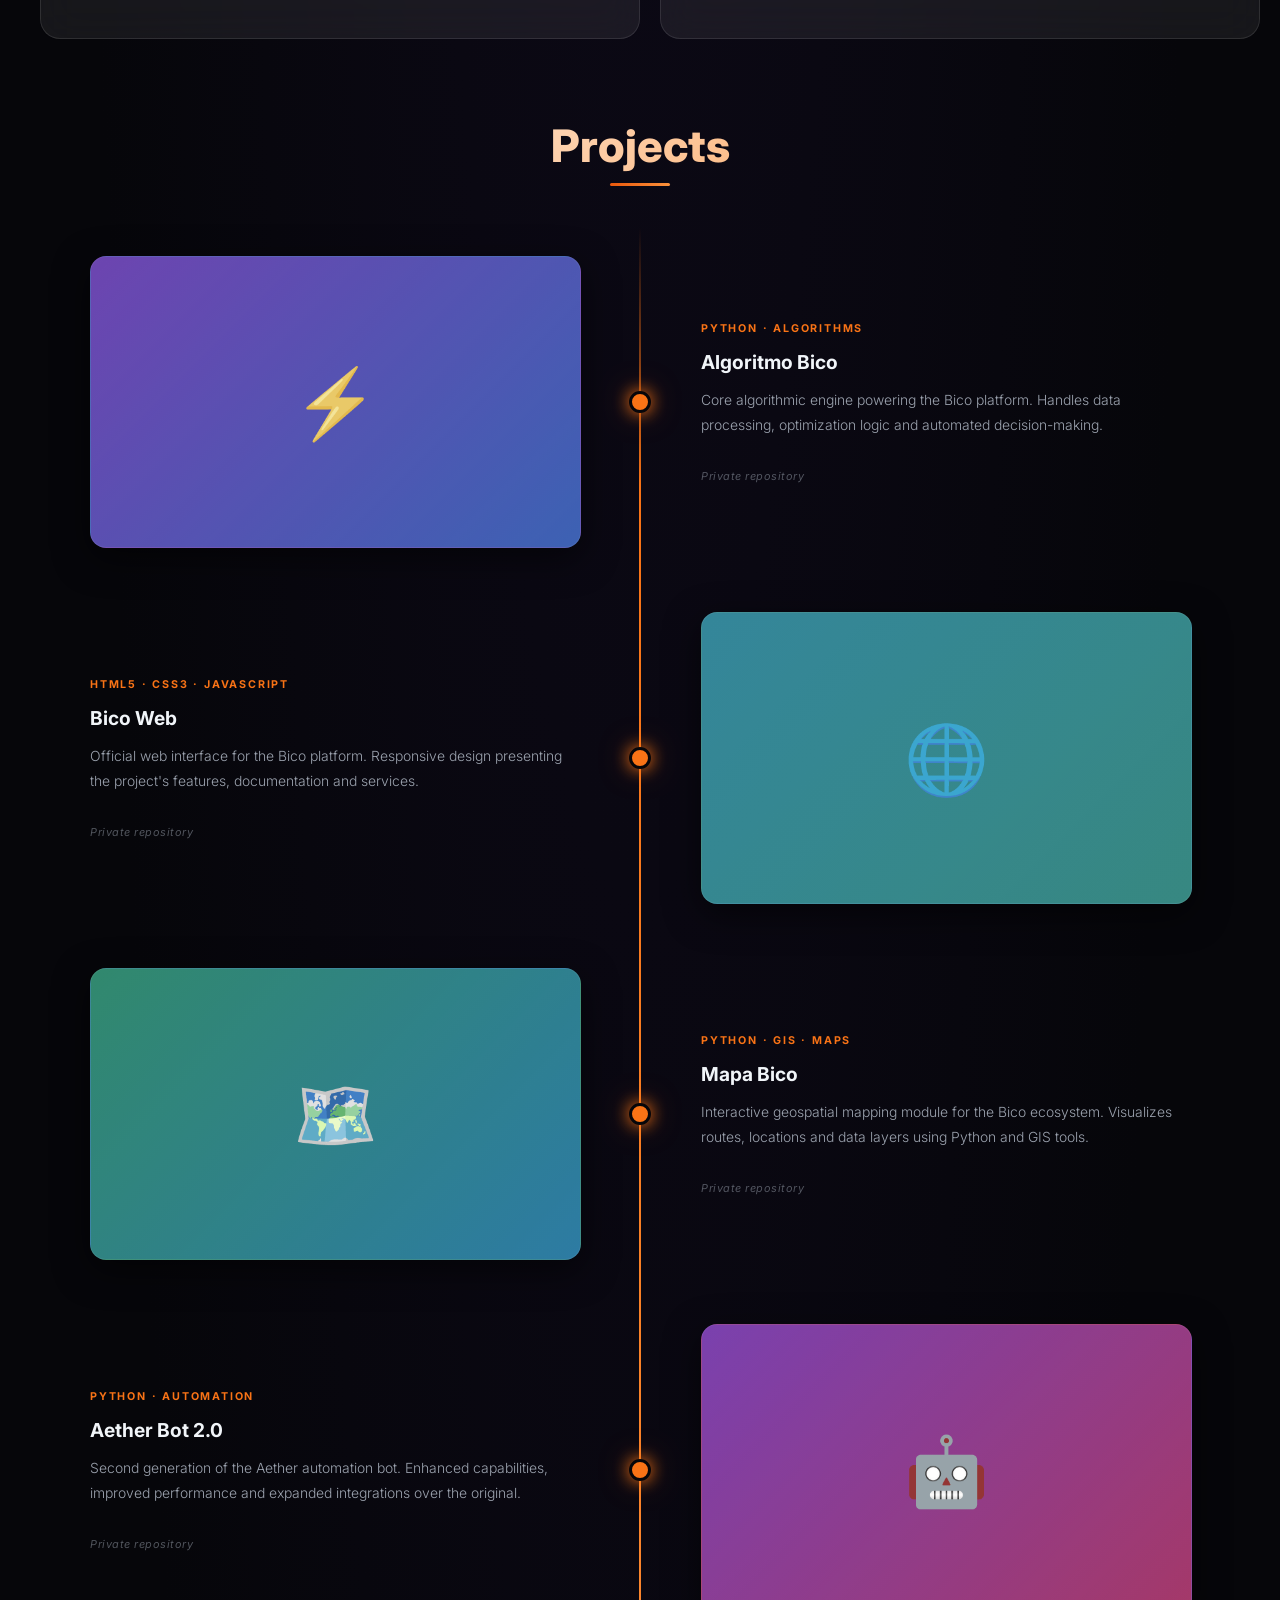
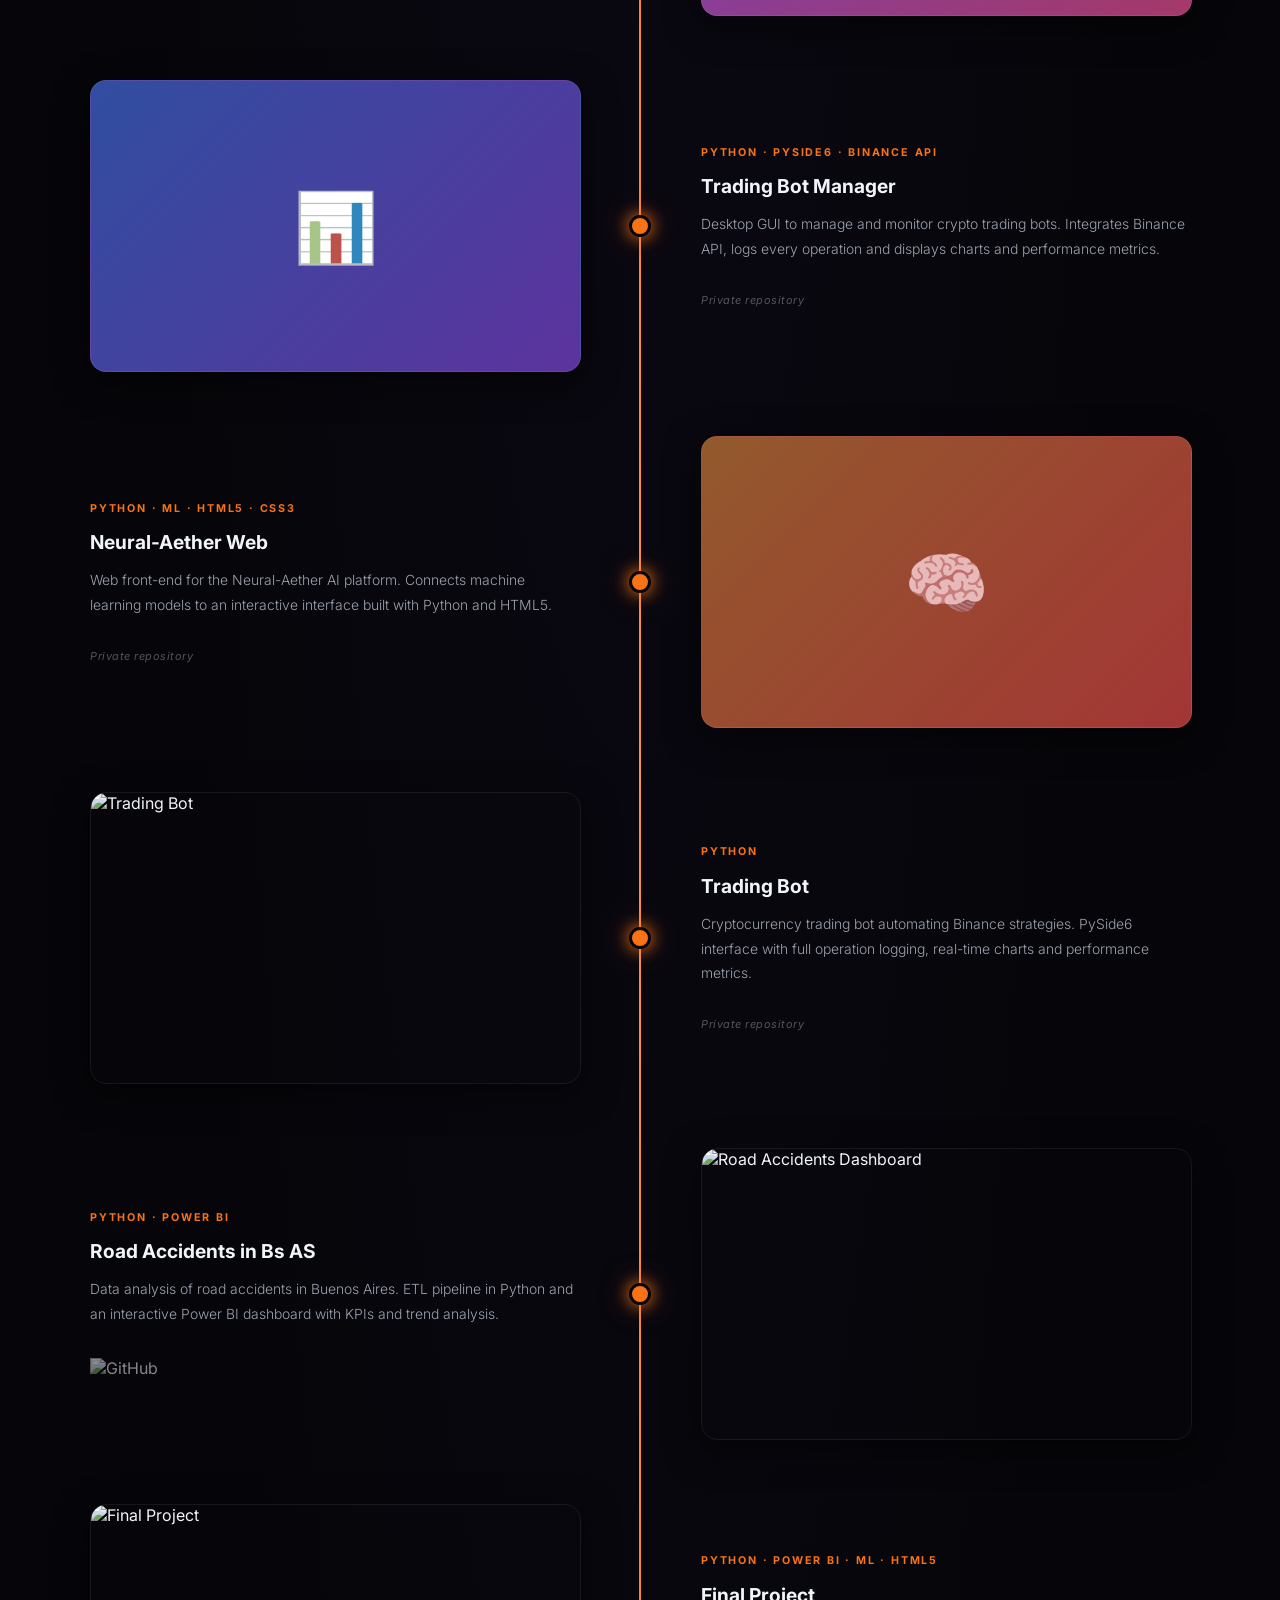
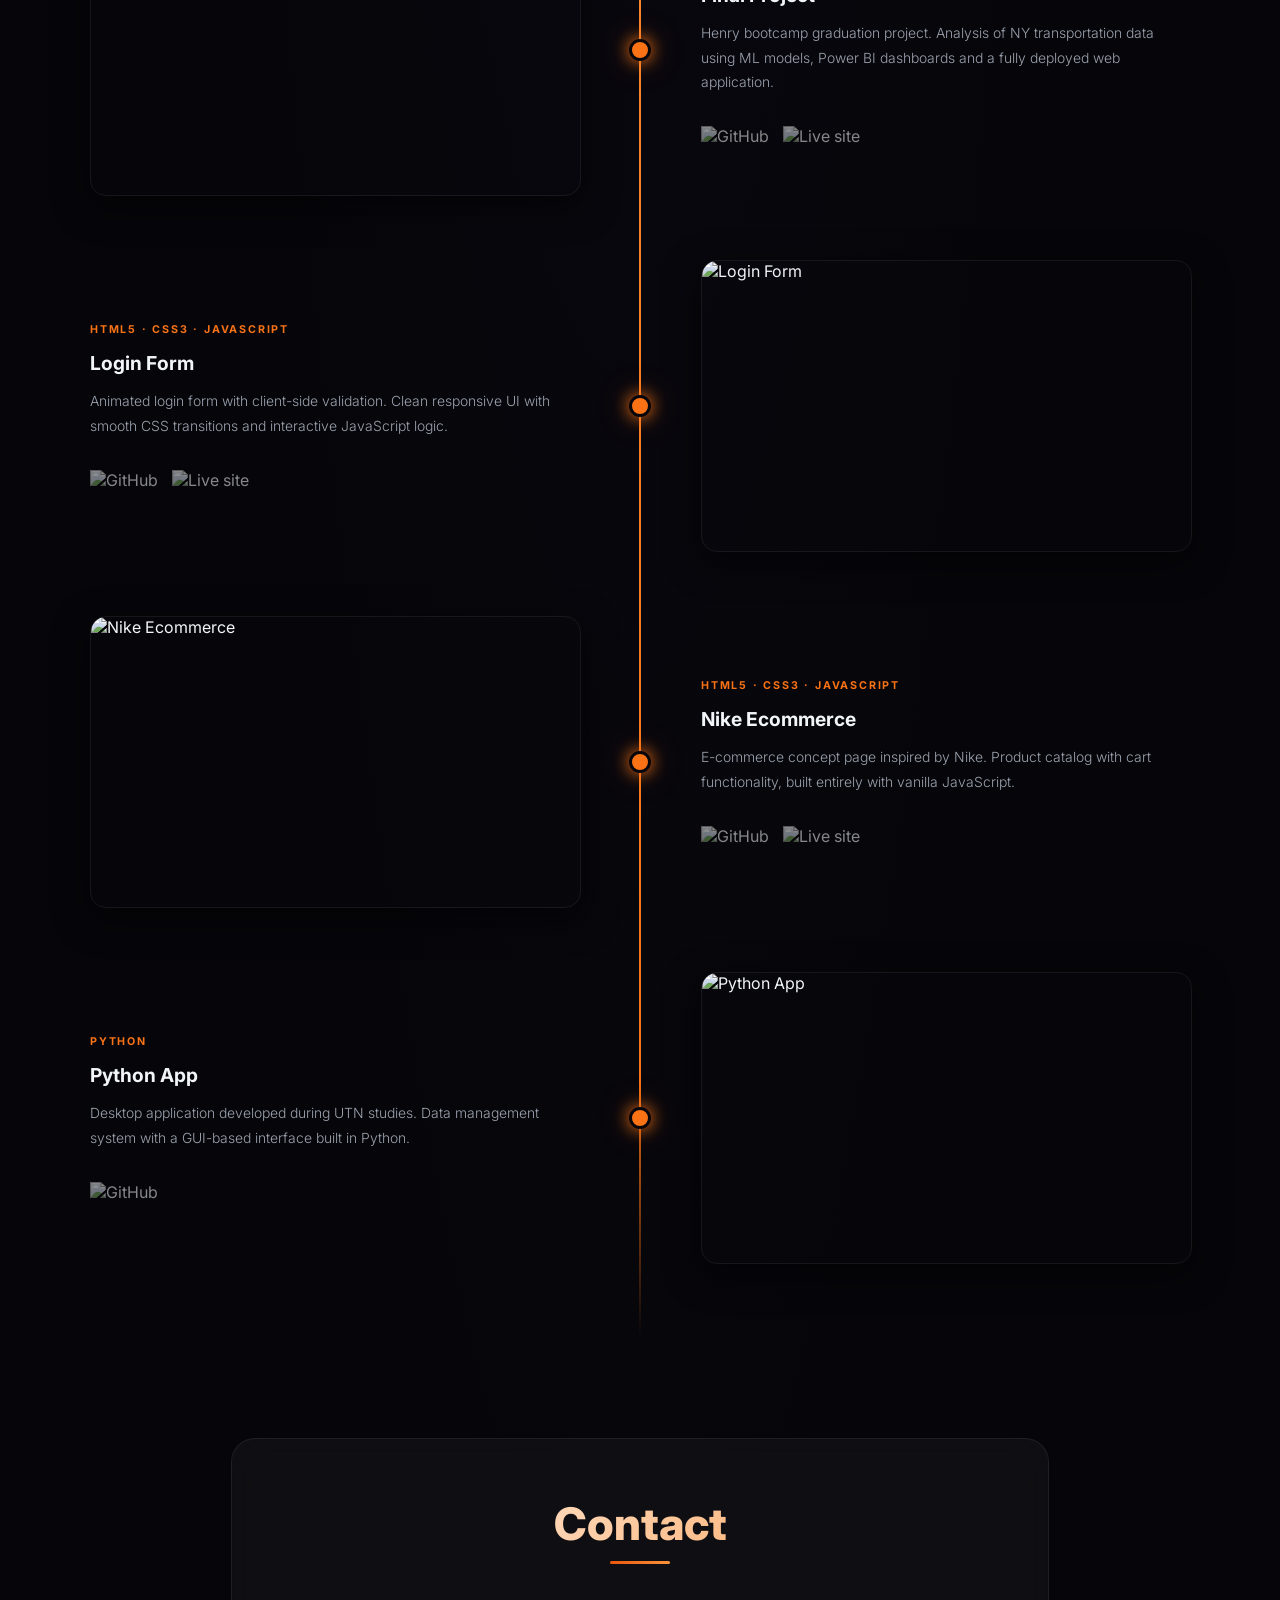
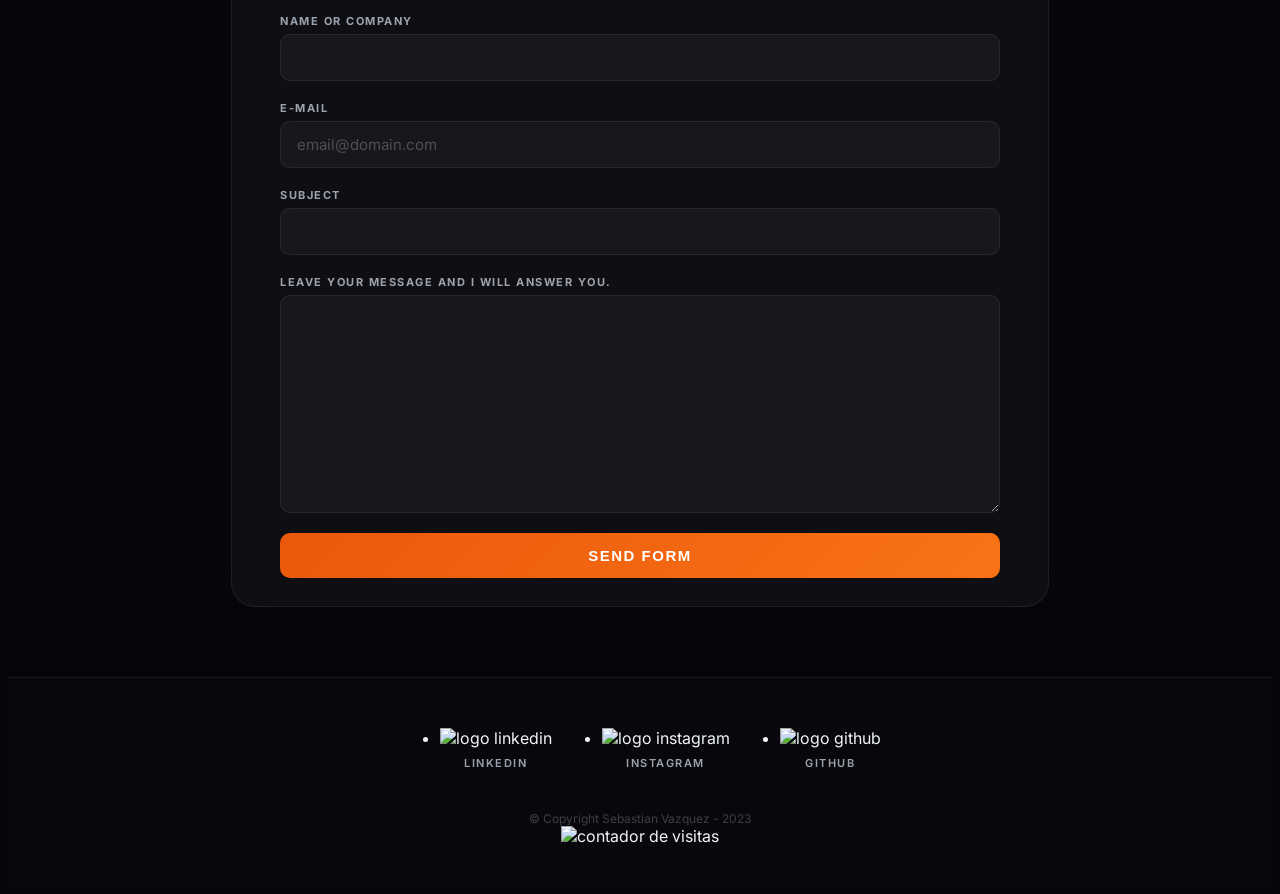
==== commit 539c7abf: "CAMBIOS" ====
--- a/index.html
+++ b/index.html
@@ -95,8 +95,9 @@
 
             <img class="corriendo2" src="imagenes/hobby2 (2).jpg" alt="corriendo con amigo">
             
-            <p>I am deeply committed to continuous learning and staying ahead of the latest tools and methodologies in data science and software engineering. I believe in the power of multidisciplinary teams, where diverse perspectives transform complex data findings into actionable, real-world impact — something I experience every day building Bico from the ground up.
-            </p>
+            <p>I am deeply committed to continuous learning and staying ahead of the latest tools and methodologies in data science and software engineering. I believe in the power of multidisciplinary teams, where diverse perspectives transform complex data findings into actionable, real-world impact — something I experience every day building Bico from the ground up.</p>
+
+            <p>Even though I love data and technology, what I enjoy most is running — and occasionally getting on the bike. But everything I do, without a doubt, is for them: <strong style="-webkit-text-fill-color: var(--accent-orange); color: var(--accent-orange);">my wife and my daughter.</strong></p>
 
             <img class="bicicleta" src="imagenes/bici-banner (2).jpg" alt="Andando en bicicleta">
             
@@ -487,7 +488,7 @@
 
         <ul class="redes">
             <li class="red">
-                <a href="https://www.linkedin.com/in/sebastian-vazquez-67353722b"><img height="40" width="40" src="imagenes/logo-linkedin.png" alt="logo linkedin">
+                <a href="https://www.linkedin.com/in/sebastian-alberto-vazquez"><img height="40" width="40" src="imagenes/logo-linkedin.png" alt="logo linkedin">
                     <p class="linked">LinkedIn</p>
                 </a>
             </li>
@@ -497,7 +498,7 @@
                 </a>
             </li>
             <li class="red">
-                <a href="https://github.com/SebastianGSVV"><img height="40" width="40" src="imagenes/logo-github.png" alt="logo github">
+                <a href="https://github.com/Sebastian-Vazquez"><img height="40" width="40" src="imagenes/logo-github.png" alt="logo github">
                     <p>GitHub</p>
                 </a>
             </li>
--- a/css/style.css
+++ b/css/style.css
@@ -586,7 +586,7 @@
 /* === MEDIA SIDE === */
 .tl-img {
     width: 100%;
-    height: 210px;
+    height: 290px;
     border-radius: 16px;
     box-shadow: 0 10px 35px rgba(0, 0, 0, 0.55);
     display: block;
@@ -616,35 +616,11 @@
 
 /* === CONTENT CARD === */
 .tl-card {
-    background: var(--bg-card);
-    backdrop-filter: blur(20px);
-    -webkit-backdrop-filter: blur(20px);
-    border: 1px solid var(--border-glass);
-    border-radius: 20px;
-    padding: 26px 28px;
-    transition: all 0.4s cubic-bezier(0.25, 0.46, 0.45, 0.94);
+    background: transparent;
+    border: none;
+    border-radius: 0;
+    padding: 8px 0;
     position: relative;
-    overflow: hidden;
-}
-
-.tl-card::before {
-    content: '';
-    position: absolute;
-    top: 0; left: 0; right: 0;
-    height: 2px;
-    background: linear-gradient(90deg, var(--accent-dim), var(--accent-amber));
-    opacity: 0;
-    transition: opacity 0.3s ease;
-}
-
-.tl-card:hover {
-    transform: translateY(-5px);
-    border-color: rgba(249, 115, 22, 0.3);
-    box-shadow: 0 20px 60px rgba(0, 0, 0, 0.5), 0 0 35px rgba(249, 115, 22, 0.08);
-}
-
-.tl-card:hover::before {
-    opacity: 1;
 }
 
 .tl-tag {
@@ -678,7 +654,6 @@
     align-items: center;
     gap: 14px;
     padding-top: 14px;
-    border-top: 1px solid var(--border-glass);
 }
 
 .tl-private {
@@ -972,7 +947,7 @@
     }
 
     .tl-img, .tl-placeholder {
-        height: 180px;
+        height: 220px;
     }
 
     .contacto { margin: 30px auto 50px; width: 92%; }
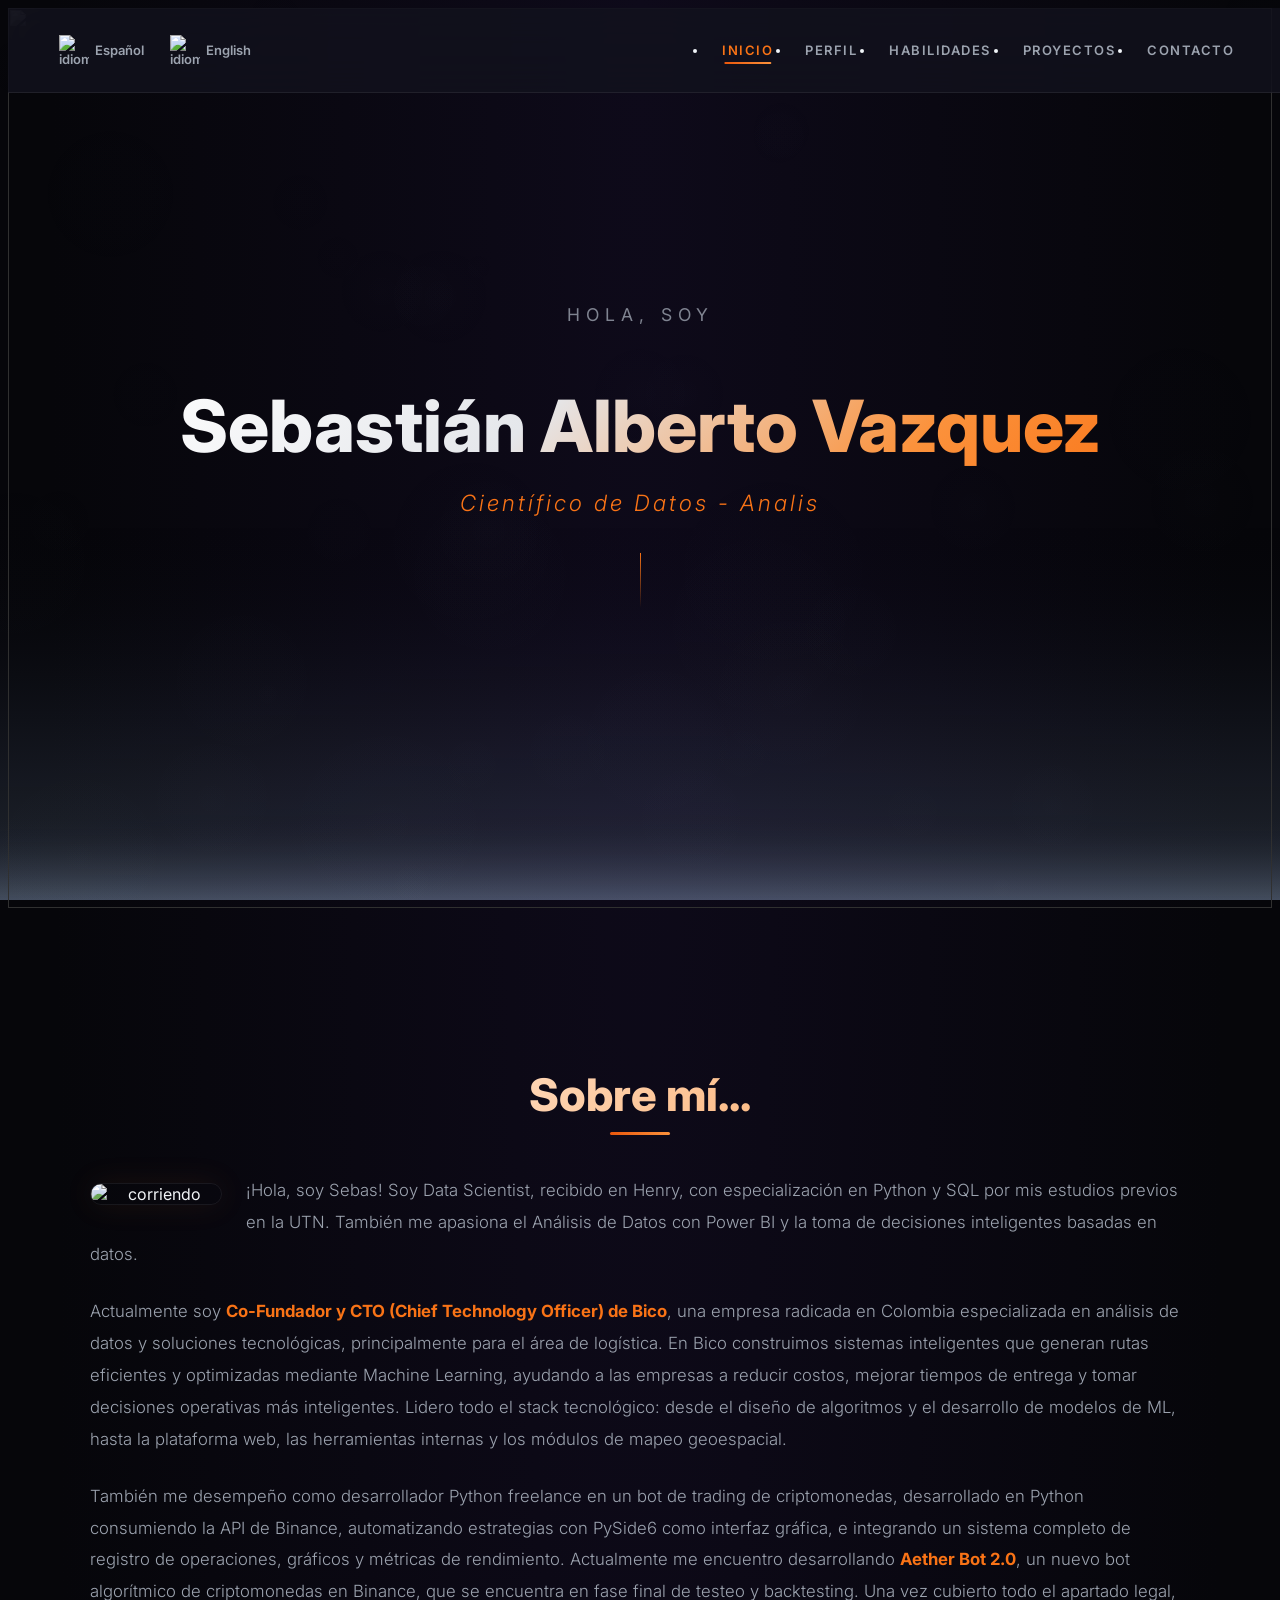
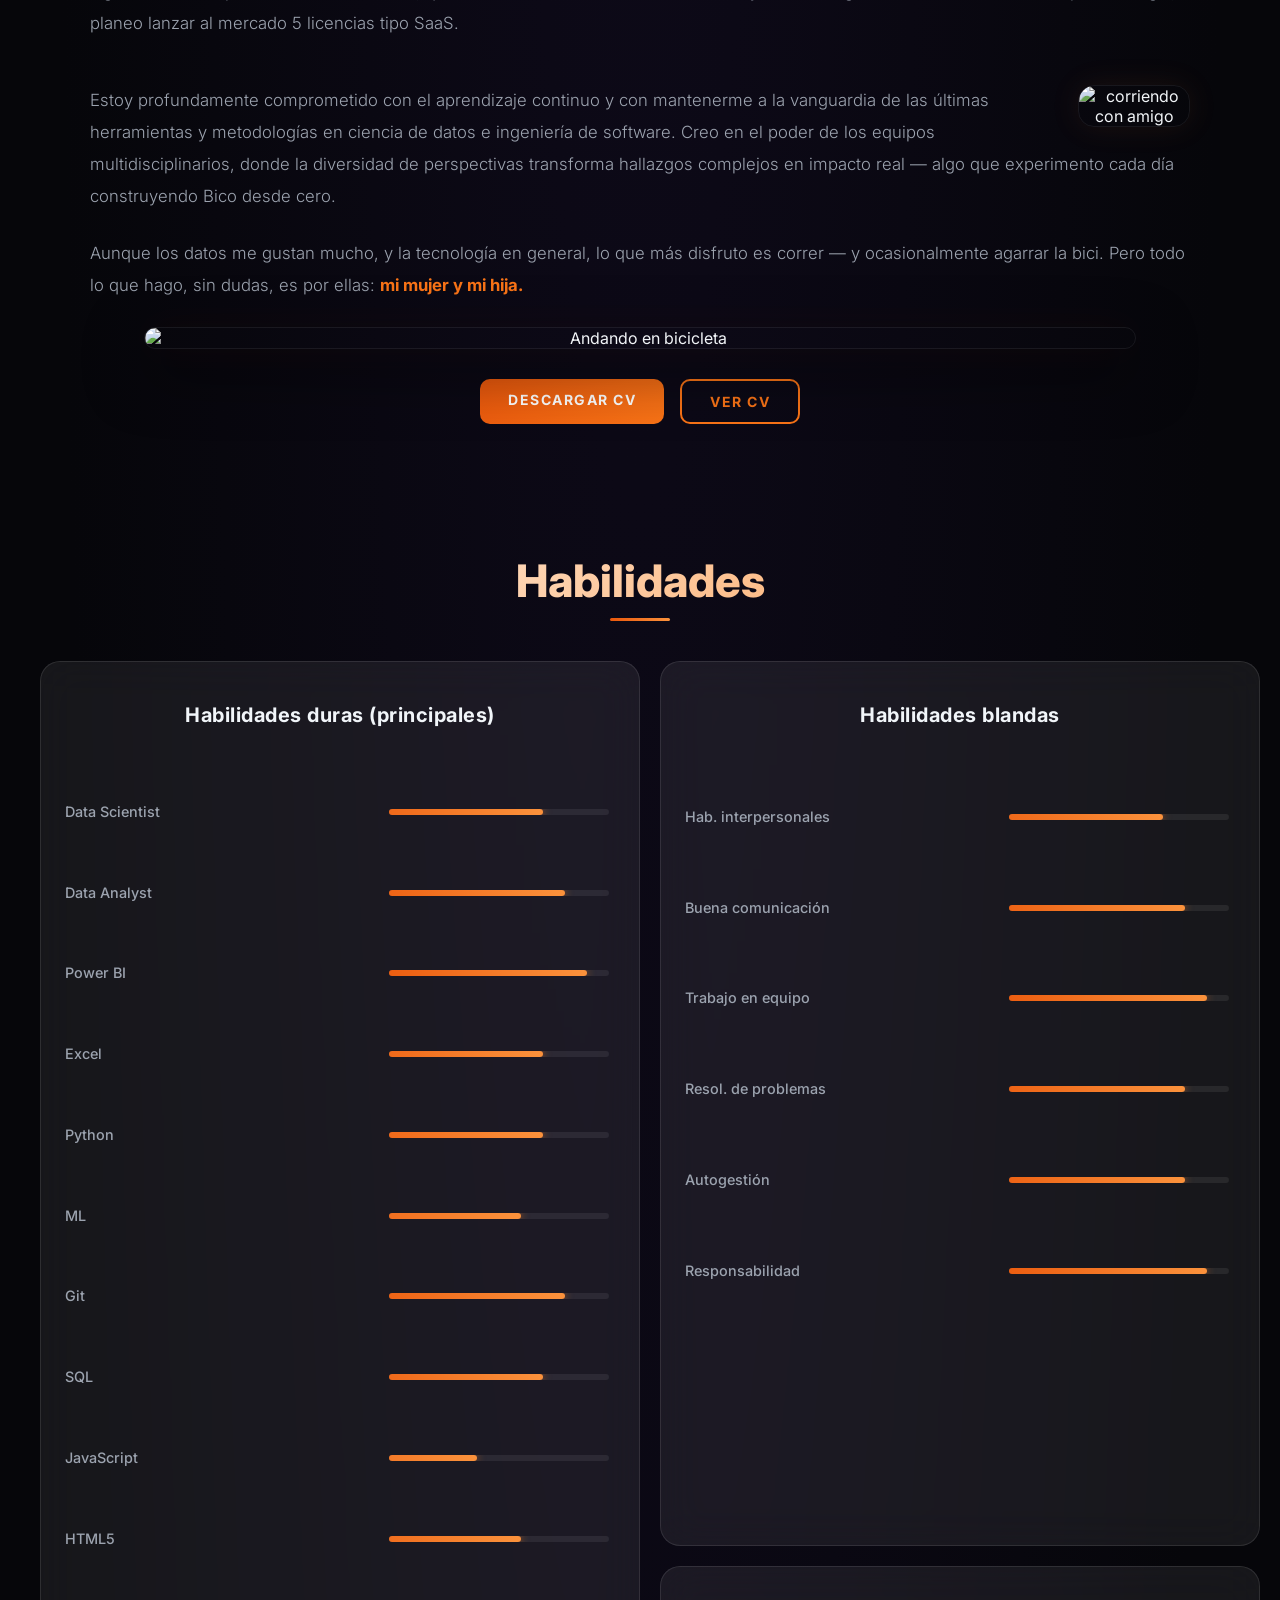
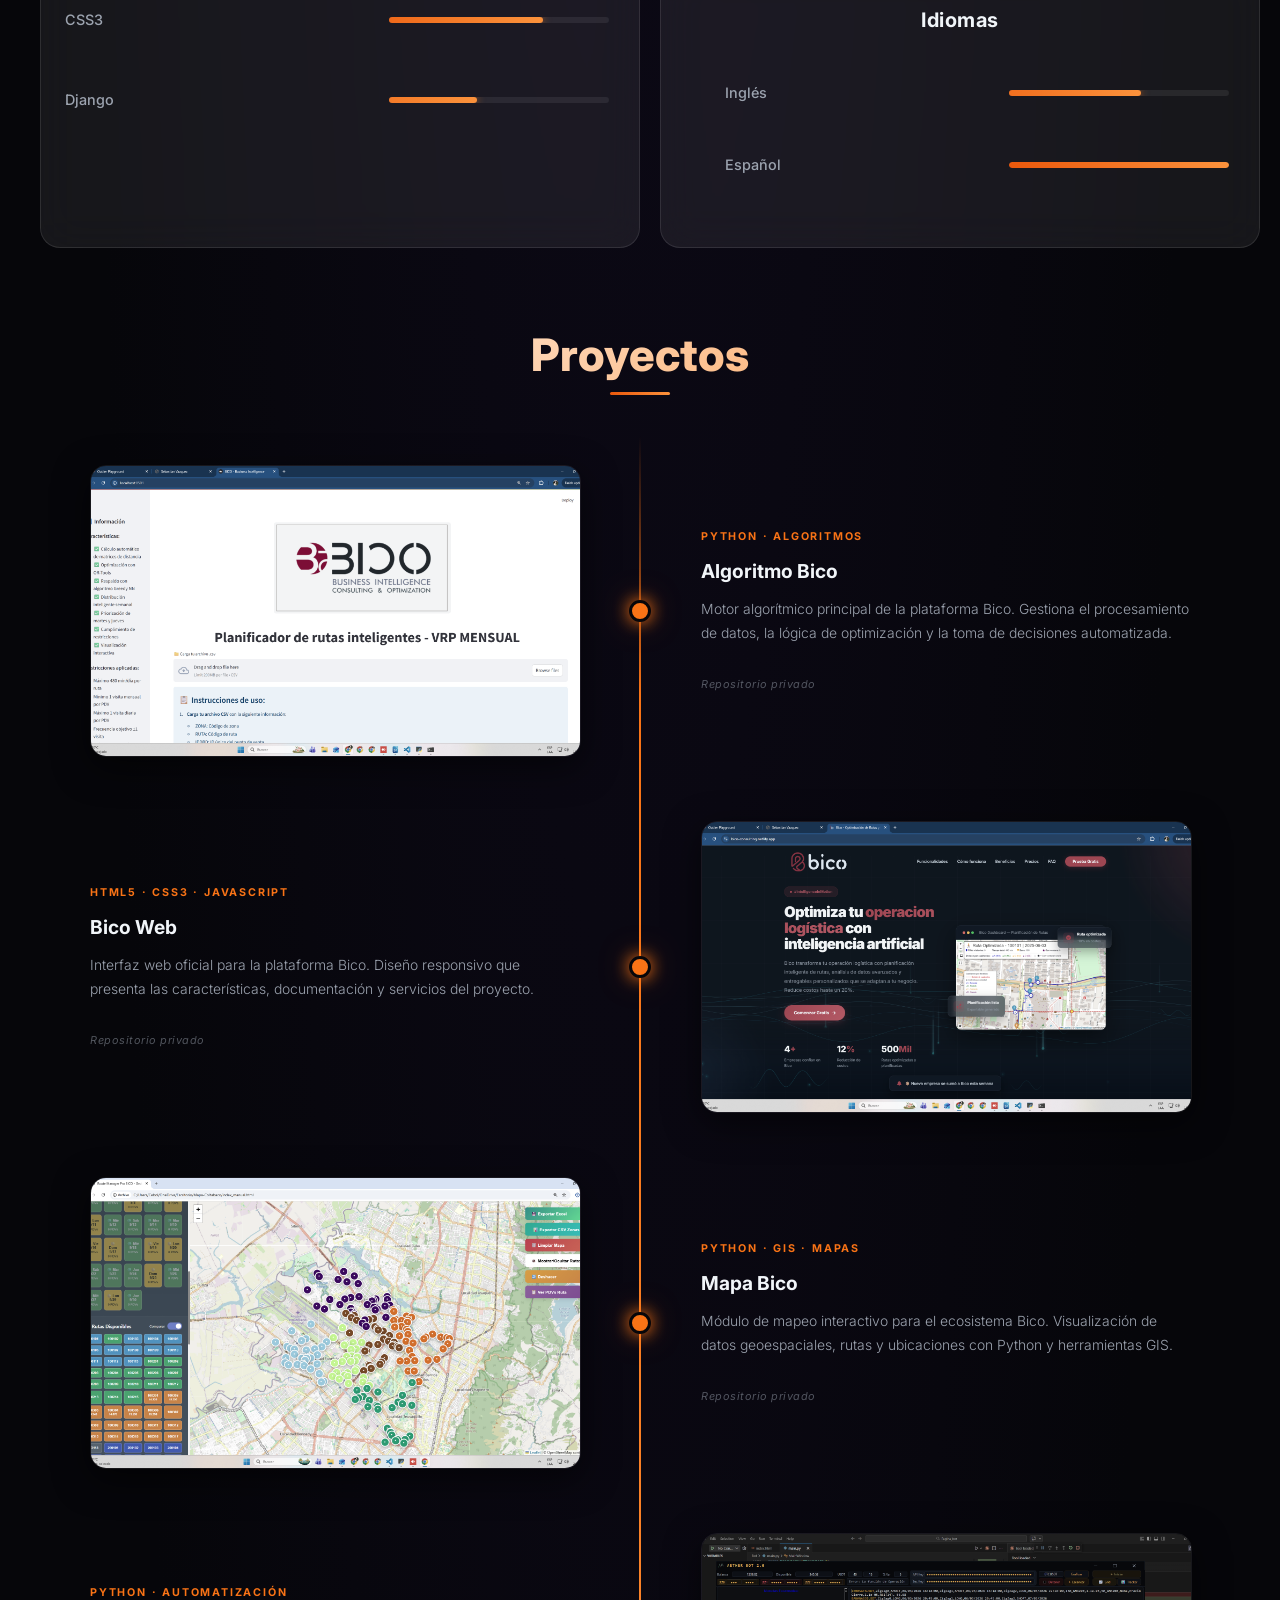
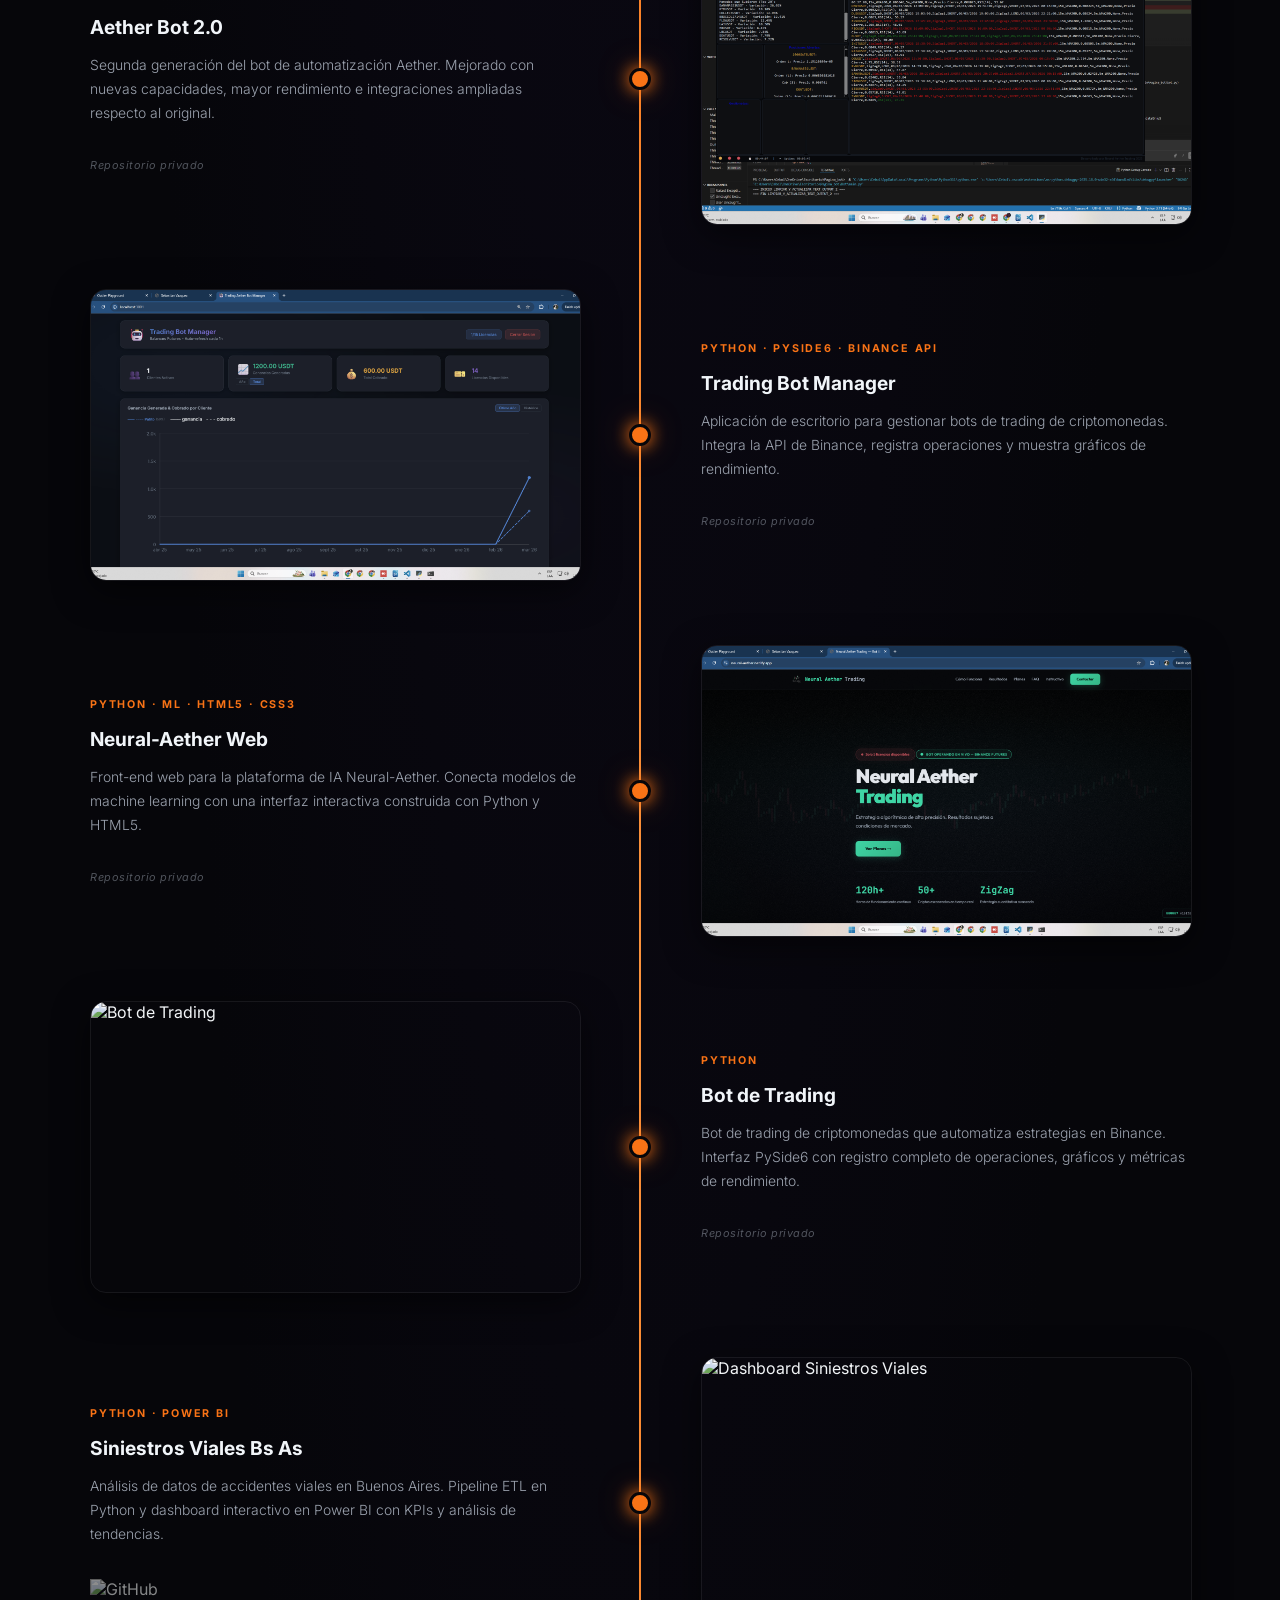
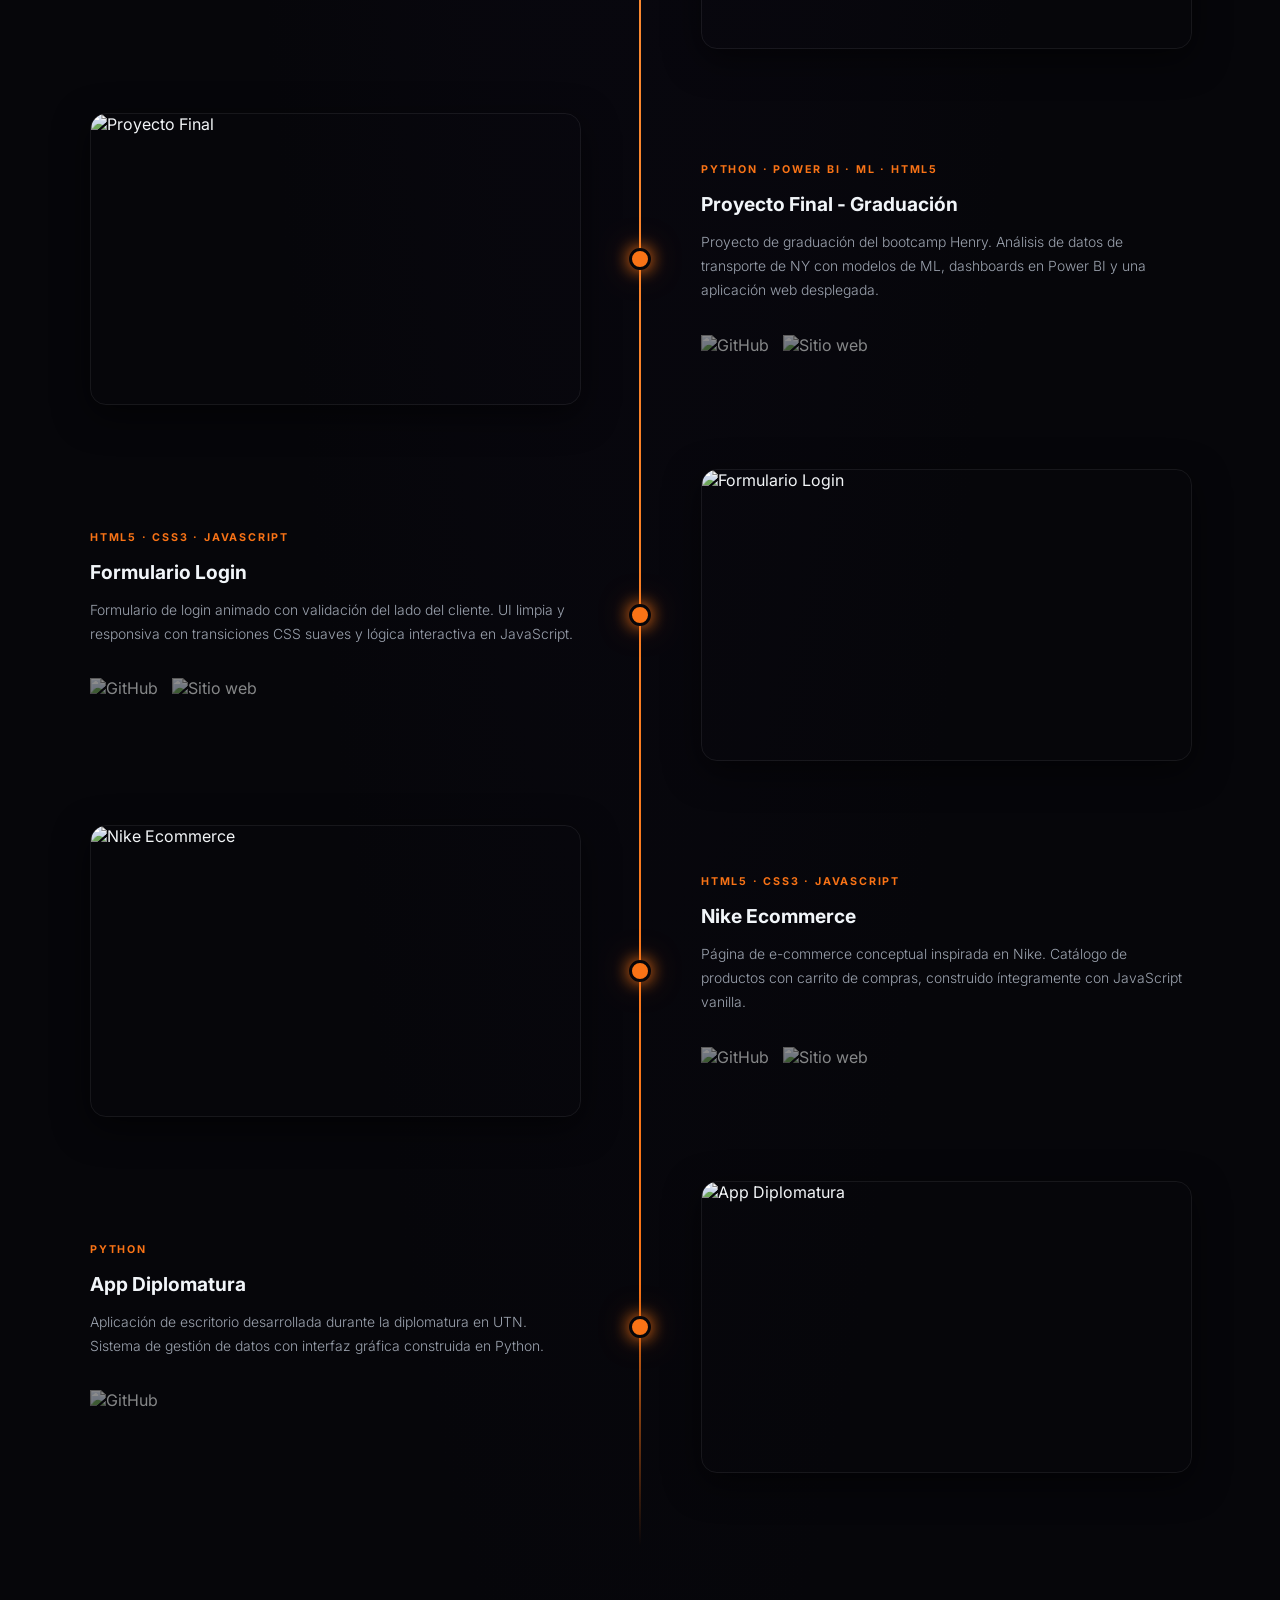
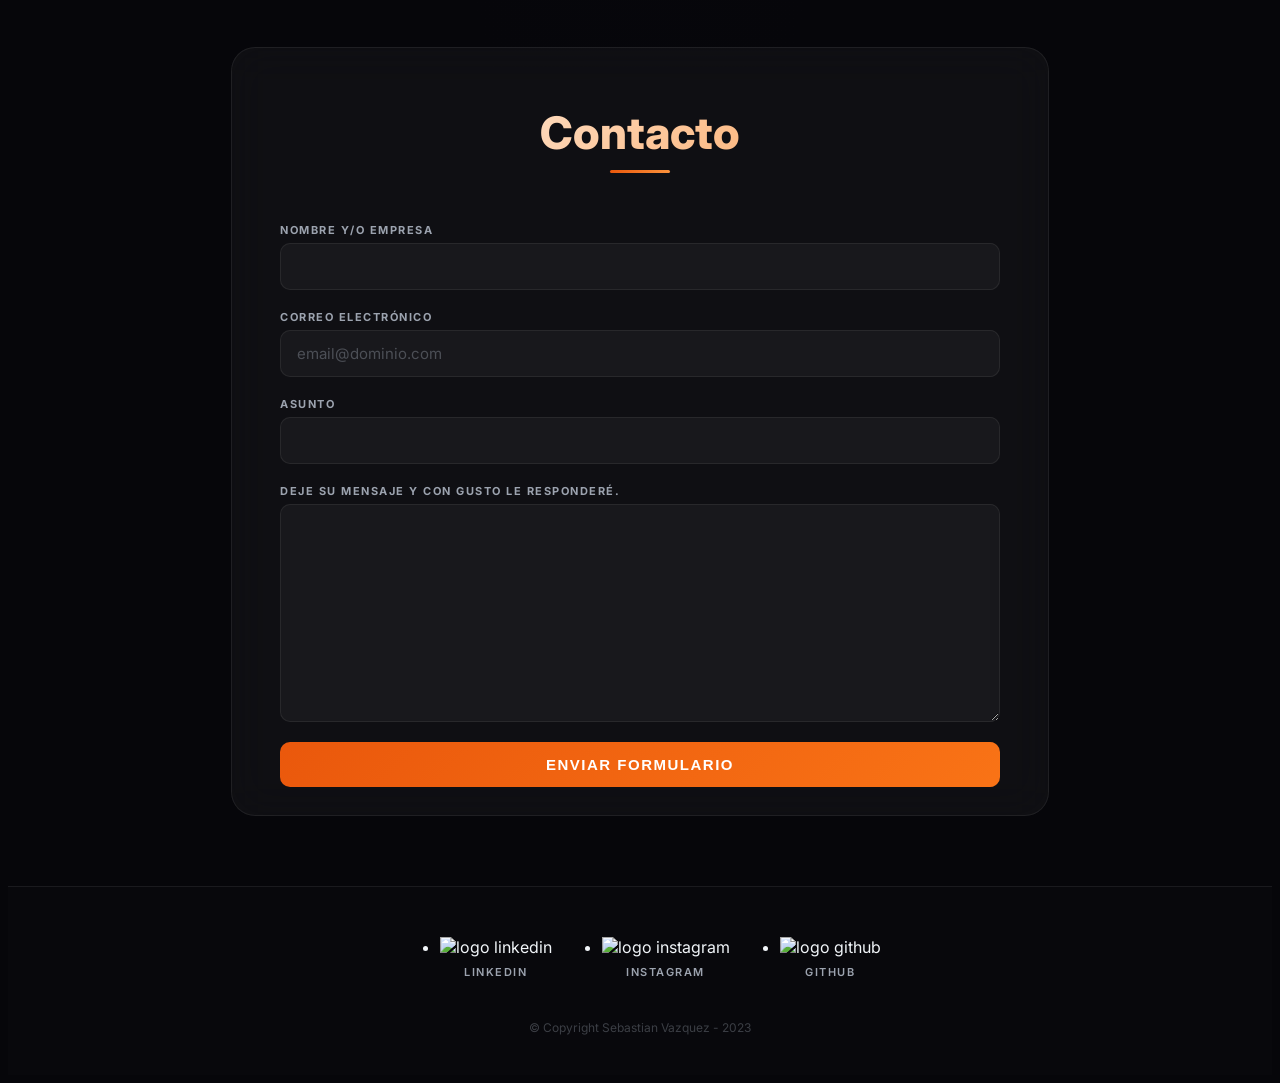
==== commit 3604342e: "mejoras" ====
--- a/index.html
+++ b/index.html
@@ -1,6 +1,6 @@
 <!DOCTYPE html>
 
-<html lang="en">
+<html lang="es">
 
 <head>
 
@@ -24,7 +24,6 @@
     <link rel="preconnect" href="https://fonts.gstatic.com" crossorigin>
     <link href="https://fonts.googleapis.com/css2?family=Lobster+Two:ital@1&family=Passion+One:wght@700&display=swap" rel="stylesheet">
     <link href="https://fonts.googleapis.com/css2?family=Inter:wght@300;400;600;700;800&display=swap" rel="stylesheet">
-    <script src="https://kit.fontawesome.com/2c36e9b7b1.js" crossorigin="anonymous"></script>
 </head>
 
 <body>
@@ -35,16 +34,15 @@
 
             <div class="idiomas">
                 <span class="español">
-                    <a href="Español/index.html"><img class="flag" height="30" width="30" src="imagenes/españa2.png" alt="idioma_español">
-                        <p>Spanish</p>
+                    <a href="index.html"><img class="flag" height="30" width="30" src="imagenes/españa2.png" alt="idioma_español">
+                        <p>Español</p>
                     </a>
                 </span>
                 <span class="ingles">
-                    <a href="index.html"><img class="flag" height="30" width="30" src="imagenes/Inglaterra2.png" alt="idioma_english">
+                    <a href="Español/index.html"><img class="flag" height="30" width="30" src="imagenes/Inglaterra2.png" alt="idioma_english">
                         <p>English</p>
                     </a>
                 </span>
-  
             </div>
 
             <button class="open__menu" aria-label="Abrir menú">
@@ -56,11 +54,11 @@
                     <img height="28" width="28" src="imagenes/close-button.jpeg" alt="cerrar menú">
                 </button>
 
-                <li><a href="#home" class="selected">Home</a></li>
-                <li><a href="#about">About_Me</a></li>
-                <li><a href="#skills">Skills</a></li>
-                <li><a href="#projects">Projects</a></li>
-                <li><a href="#contact">Contact</a></li>
+                <li><a href="#home" class="selected">Inicio</a></li>
+                <li><a href="#about">Perfil</a></li>
+                <li><a href="#skills">Habilidades</a></li>
+                <li><a href="#projects">Proyectos</a></li>
+                <li><a href="#contact">Contacto</a></li>
 
             </ul>
 
@@ -71,9 +69,9 @@
     <img class="banner" src="imagenes/bannerbici6.jpg" id="home">
 
     <div class="nombre__apellido">
-        <h1 class="presentacion">Hello, I am</h1>
+        <h1 class="presentacion">Hola, soy</h1>
         <h2 class="nombre">Sebastián Alberto Vazquez</h2>
-        <h3 class="carrera"><em>Data Scientist - Data Analyst</em></h3>
+        <h3 class="carrera"><em>Científico de Datos - Analista de Datos</em></h3>
     </div>
 
     <main>
@@ -81,58 +79,59 @@
 
         <section class="perfil" id="about">
 
-            <h2 class="titulo__home">About me...</h2>
+            <h2 class="titulo__home">Sobre mí...</h2>
 
             <img class="corriendo" src="imagenes/corriendo (3).jpg" alt="corriendo">
 
-            <p>Hi, I’m Sebas! I’m a Data Scientist, graduated from Henry, with expertise in Python and SQL from my previous studies at UTN. I also really enjoy Data Analysis with Power BI and making intelligent data-driven decisions, integrating it with SQL.</p>
-
-            <p>I am currently <strong style="-webkit-text-fill-color: var(--accent-orange); color: var(--accent-orange);">Co-Founder &amp; CTO (Chief Technology Officer) of Bico</strong>, a company based in Colombia that specializes in data analysis and technology solutions, primarily for the logistics sector. At Bico, we build intelligent systems that create efficient and optimized routes using Machine Learning, helping businesses reduce costs, improve delivery times and make smarter operational decisions. I lead the entire technology stack — from algorithm design and ML model development to the web platform, internal tools and geospatial mapping modules.</p>
-
-            <p>I’m also working as a Python freelance developer on a cryptocurrency trading bot, developed in Python consuming the Binance API, automating strategies with PySide6 as the graphical interface, and integrating a full system for logging operations, charts and performance metrics. I’m currently developing <strong style="-webkit-text-fill-color: var(--accent-orange); color: var(--accent-orange);">Aether Bot 2.0</strong>, a new algorithmic crypto trading bot on Binance, which is in its final testing and backtesting phase. Once all legal coverage is in place, I plan to launch 5 SaaS licenses to the market.</p>
-                
-                <br>
-
+            <p>¡Hola, soy Sebas! Soy Data Scientist, recibido en Henry, con especialización en Python y SQL por mis estudios previos en la UTN. También me apasiona el Análisis de Datos con Power BI y la toma de decisiones inteligentes basadas en datos.</p>
+
+            <p>Actualmente soy <strong style="-webkit-text-fill-color: var(--accent-orange); color: var(--accent-orange);">Co-Fundador y CTO (Chief Technology Officer) de Bico</strong>, una empresa radicada en Colombia especializada en análisis de datos y soluciones tecnológicas, principalmente para el área de logística. En Bico construimos sistemas inteligentes que generan rutas eficientes y optimizadas mediante Machine Learning, ayudando a las empresas a reducir costos, mejorar tiempos de entrega y tomar decisiones operativas más inteligentes. Lidero todo el stack tecnológico: desde el diseño de algoritmos y el desarrollo de modelos de ML, hasta la plataforma web, las herramientas internas y los módulos de mapeo geoespacial.</p>
+
+            <p>También me desempeño como desarrollador Python freelance en un bot de trading de criptomonedas, desarrollado en Python consumiendo la API de Binance, automatizando estrategias con PySide6 como interfaz gráfica, e integrando un sistema completo de registro de operaciones, gráficos y métricas de rendimiento. Actualmente me encuentro desarrollando <strong style="-webkit-text-fill-color: var(--accent-orange); color: var(--accent-orange);">Aether Bot 2.0</strong>, un nuevo bot algorítmico de criptomonedas en Binance, que se encuentra en fase final de testeo y backtesting. Una vez cubierto todo el apartado legal, planeo lanzar al mercado 5 licencias tipo SaaS.</p>
+
+            <br>
             <img class="corriendo2" src="imagenes/hobby2 (2).jpg" alt="corriendo con amigo">
-            
-            <p>I am deeply committed to continuous learning and staying ahead of the latest tools and methodologies in data science and software engineering. I believe in the power of multidisciplinary teams, where diverse perspectives transform complex data findings into actionable, real-world impact — something I experience every day building Bico from the ground up.</p>
-
-            <p>Even though I love data and technology, what I enjoy most is running — and occasionally getting on the bike. But everything I do, without a doubt, is for them: <strong style="-webkit-text-fill-color: var(--accent-orange); color: var(--accent-orange);">my wife and my daughter.</strong></p>
+
+            <p>Estoy profundamente comprometido con el aprendizaje continuo y con mantenerme a la vanguardia de las últimas herramientas y metodologías en ciencia de datos e ingeniería de software. Creo en el poder de los equipos multidisciplinarios, donde la diversidad de perspectivas transforma hallazgos complejos en impacto real — algo que experimento cada día construyendo Bico desde cero.</p>
+
+            <p>Aunque los datos me gustan mucho, y la tecnología en general, lo que más disfruto es correr — y ocasionalmente agarrar la bici. Pero todo lo que hago, sin dudas, es por ellas: <strong style="-webkit-text-fill-color: var(--accent-orange); color: var(--accent-orange);">mi mujer y mi hija.</strong></p>
 
             <img class="bicicleta" src="imagenes/bici-banner (2).jpg" alt="Andando en bicicleta">
-            
 
             <div class="cv__btn">
-                <a class="cv__btn-descarga" href="/English_SEBASTIAN_VAZQUEZ.pdf" download="/English_SEBASTIAN_VAZQUEZ.pdf" >CV Download</a>
-
-                <a class="cv__btn-vista" href="/English_SEBASTIAN_VAZQUEZ.pdf">CV View</a>
+                <a class="cv__btn-descarga" href="/SEBASTIAN_VAZQUEZ.pdf" download="/SEBASTIAN_VAZQUEZ.pdf">Descargar CV</a>
+                <a class="cv__btn-vista" href="/SEBASTIAN_VAZQUEZ.pdf">Ver CV</a>
             </div>
         </section>
 
-        <h3 class="titulo__home">Skills</h3>
+        <h3 class="titulo__home">Habilidades</h3>
 
         <section class="habilidades" id="skills">
 
-    
             <article class="tarjetas__1">
 
-                <h2 class="tarjetas__titulo">Hard Skills</h2>
-                
+                <h2 class="tarjetas__titulo">Habilidades duras (principales)</h2>
+
                 <ul class="skills__1">
-                    
+
                     <li class="skills__item">
                         <p class="skills__tech skills__tech--1">Data Scientist</p>
                         <div class="skills__bar skills__bar--70"></div>
                     </li>
-                    
+
                     <li class="skills__item">
                         <p class="skills__tech skills__tech--1">Data Analyst</p>
                         <div class="skills__bar skills__bar--80"></div>
                     </li>
 
                     <li class="skills__item">
-                        <p class="skills__tech skills__tech--1">Power Bi</p>
+                        <p class="skills__tech skills__tech--1">Power BI</p>
                         <div class="skills__bar skills__bar--90"></div>
+                    </li>
+
+                    <li class="skills__item">
+                        <p class="skills__tech skills__tech--1">Excel</p>
+                        <div class="skills__bar skills__bar--70"></div>
                     </li>
 
                     <li class="skills__item">
@@ -159,7 +158,7 @@
                         <p class="skills__tech skills__tech--1">JavaScript</p>
                         <div class="skills__bar skills__bar--40"></div>
                     </li>
-                    
+
                     <li class="skills__item">
                         <p class="skills__tech skills__tech--1">HTML5</p>
                         <div class="skills__bar skills__bar--60"></div>
@@ -181,37 +180,37 @@
 
             <article class="tarjetas__2">
 
-                <h2 class="tarjetas__titulo">Soft Skills</h2>
-                
+                <h2 class="tarjetas__titulo">Habilidades blandas</h2>
+
                 <ul class="skills__2">
-                    
-                    <li class="skills__item">
-                        <p class="skills__tech skills__tech--2">Cooperation</p>
+
+                    <li class="skills__item">
+                        <p class="skills__tech skills__tech--2">Hab. interpersonales</p>
                         <div class="skills__bar skills__bar--70"></div>
                     </li>
 
                     <li class="skills__item">
-                        <p class="skills__tech skills__tech--2">Effective Communication</p>
+                        <p class="skills__tech skills__tech--2">Buena comunicación</p>
                         <div class="skills__bar skills__bar--80"></div>
                     </li>
 
                     <li class="skills__item">
-                        <p class="skills__tech skills__tech--2">Teamwork</p>
+                        <p class="skills__tech skills__tech--2">Trabajo en equipo</p>
                         <div class="skills__bar skills__bar--90"></div>
                     </li>
 
                     <li class="skills__item">
-                        <p class="skills__tech skills__tech--2">Problem-solving</p>
+                        <p class="skills__tech skills__tech--2">Resol. de problemas</p>
                         <div class="skills__bar skills__bar--80"></div>
                     </li>
 
                     <li class="skills__item">
-                        <p class="skills__tech skills__tech--2">Creativity</p>
+                        <p class="skills__tech skills__tech--2">Autogestión</p>
                         <div class="skills__bar skills__bar--80"></div>
                     </li>
 
                     <li class="skills__item">
-                        <p class="skills__tech skills__tech--2">Responsibility</p>
+                        <p class="skills__tech skills__tech--2">Responsabilidad</p>
                         <div class="skills__bar skills__bar--90"></div>
                     </li>
 
@@ -220,17 +219,17 @@
 
             <article class="tarjetas__3">
 
-                <h2 class="tarjetas__titulo">Languages</h2>
-                
+                <h2 class="tarjetas__titulo">Idiomas</h2>
+
                 <ul class="skills__3">
-                    
-                    <li class="skills__item">
-                        <p class="skills__tech skills__tech--3">English</p>
+
+                    <li class="skills__item">
+                        <p class="skills__tech skills__tech--3">Inglés</p>
                         <div class="skills__bar skills__bar--60"></div>
                     </li>
 
                     <li class="skills__item">
-                        <p class="skills__tech skills__tech--3">Spanish</p>
+                        <p class="skills__tech skills__tech--3">Español</p>
                         <div class="skills__bar skills__bar--100"></div>
                     </li>
 
@@ -241,22 +240,22 @@
 
         <section class="proyecto" id="projects">
 
-            <h4 class="titulo__home">Projects</h4>
+            <h4 class="titulo__home">Proyectos</h4>
 
             <div class="timeline">
 
                 <!-- 1 - Algoritmo Bico (left) -->
                 <div class="tl-item tl-left">
                     <div class="tl-side tl-side--media">
-                        <div class="tl-img tl-placeholder" style="background: linear-gradient(135deg, #7c3aed 0%, #2563eb 100%);">⚡</div>
-                    </div>
-                    <div class="tl-connector"><div class="tl-dot"></div></div>
-                    <div class="tl-side tl-side--text">
-                        <div class="tl-card">
-                            <span class="tl-tag">Python · Algorithms</span>
+                        <img class="tl-img" src="imagenes/algoritmo_bico.png" alt="Algoritmo Bico">
+                    </div>
+                    <div class="tl-connector"><div class="tl-dot"></div></div>
+                    <div class="tl-side tl-side--text">
+                        <div class="tl-card">
+                            <span class="tl-tag">Python · Algoritmos</span>
                             <h2 class="tl-title">Algoritmo Bico</h2>
-                            <p class="tl-desc">Core algorithmic engine powering the Bico platform. Handles data processing, optimization logic and automated decision-making.</p>
-                            <div class="tl-links"><span class="tl-private">Private repository</span></div>
+                            <p class="tl-desc">Motor algorítmico principal de la plataforma Bico. Gestiona el procesamiento de datos, la lógica de optimización y la toma de decisiones automatizada.</p>
+                            <div class="tl-links"><span class="tl-private">Repositorio privado</span></div>
                         </div>
                     </div>
                 </div>
@@ -267,28 +266,28 @@
                         <div class="tl-card">
                             <span class="tl-tag">HTML5 · CSS3 · JavaScript</span>
                             <h2 class="tl-title">Bico Web</h2>
-                            <p class="tl-desc">Official web interface for the Bico platform. Responsive design presenting the project's features, documentation and services.</p>
-                            <div class="tl-links"><span class="tl-private">Private repository</span></div>
-                        </div>
-                    </div>
-                    <div class="tl-connector"><div class="tl-dot"></div></div>
-                    <div class="tl-side tl-side--media">
-                        <div class="tl-img tl-placeholder" style="background: linear-gradient(135deg, #0891b2 0%, #0d9488 100%);">🌐</div>
+                            <p class="tl-desc">Interfaz web oficial para la plataforma Bico. Diseño responsivo que presenta las características, documentación y servicios del proyecto.</p>
+                            <div class="tl-links"><span class="tl-private">Repositorio privado</span></div>
+                        </div>
+                    </div>
+                    <div class="tl-connector"><div class="tl-dot"></div></div>
+                    <div class="tl-side tl-side--media">
+                        <img class="tl-img" src="imagenes/bico_web.png" alt="Bico Web">
                     </div>
                 </div>
 
                 <!-- 3 - Mapa Bico (left) -->
                 <div class="tl-item tl-left">
                     <div class="tl-side tl-side--media">
-                        <div class="tl-img tl-placeholder" style="background: linear-gradient(135deg, #059669 0%, #0284c7 100%);">🗺️</div>
-                    </div>
-                    <div class="tl-connector"><div class="tl-dot"></div></div>
-                    <div class="tl-side tl-side--text">
-                        <div class="tl-card">
-                            <span class="tl-tag">Python · GIS · Maps</span>
+                        <img class="tl-img" src="imagenes/mapa_bico.png" alt="Mapa Bico">
+                    </div>
+                    <div class="tl-connector"><div class="tl-dot"></div></div>
+                    <div class="tl-side tl-side--text">
+                        <div class="tl-card">
+                            <span class="tl-tag">Python · GIS · Mapas</span>
                             <h2 class="tl-title">Mapa Bico</h2>
-                            <p class="tl-desc">Interactive geospatial mapping module for the Bico ecosystem. Visualizes routes, locations and data layers using Python and GIS tools.</p>
-                            <div class="tl-links"><span class="tl-private">Private repository</span></div>
+                            <p class="tl-desc">Módulo de mapeo interactivo para el ecosistema Bico. Visualización de datos geoespaciales, rutas y ubicaciones con Python y herramientas GIS.</p>
+                            <div class="tl-links"><span class="tl-private">Repositorio privado</span></div>
                         </div>
                     </div>
                 </div>
@@ -297,30 +296,30 @@
                 <div class="tl-item tl-right">
                     <div class="tl-side tl-side--text">
                         <div class="tl-card">
-                            <span class="tl-tag">Python · Automation</span>
+                            <span class="tl-tag">Python · Automatización</span>
                             <h2 class="tl-title">Aether Bot 2.0</h2>
-                            <p class="tl-desc">Second generation of the Aether automation bot. Enhanced capabilities, improved performance and expanded integrations over the original.</p>
-                            <div class="tl-links"><span class="tl-private">Private repository</span></div>
-                        </div>
-                    </div>
-                    <div class="tl-connector"><div class="tl-dot"></div></div>
-                    <div class="tl-side tl-side--media">
-                        <div class="tl-img tl-placeholder" style="background: linear-gradient(135deg, #9333ea 0%, #db2777 100%);">🤖</div>
+                            <p class="tl-desc">Segunda generación del bot de automatización Aether. Mejorado con nuevas capacidades, mayor rendimiento e integraciones ampliadas respecto al original.</p>
+                            <div class="tl-links"><span class="tl-private">Repositorio privado</span></div>
+                        </div>
+                    </div>
+                    <div class="tl-connector"><div class="tl-dot"></div></div>
+                    <div class="tl-side tl-side--media">
+                        <img class="tl-img" src="imagenes/aether_bot.png" alt="Aether Bot 2.0">
                     </div>
                 </div>
 
                 <!-- 5 - Trading Bot Manager (left) -->
                 <div class="tl-item tl-left">
                     <div class="tl-side tl-side--media">
-                        <div class="tl-img tl-placeholder" style="background: linear-gradient(135deg, #1d4ed8 0%, #6d28d9 100%);">📊</div>
+                        <img class="tl-img" src="imagenes/trading_bot_manager.png" alt="Trading Bot Manager">
                     </div>
                     <div class="tl-connector"><div class="tl-dot"></div></div>
                     <div class="tl-side tl-side--text">
                         <div class="tl-card">
                             <span class="tl-tag">Python · PySide6 · Binance API</span>
                             <h2 class="tl-title">Trading Bot Manager</h2>
-                            <p class="tl-desc">Desktop GUI to manage and monitor crypto trading bots. Integrates Binance API, logs every operation and displays charts and performance metrics.</p>
-                            <div class="tl-links"><span class="tl-private">Private repository</span></div>
+                            <p class="tl-desc">Aplicación de escritorio para gestionar bots de trading de criptomonedas. Integra la API de Binance, registra operaciones y muestra gráficos de rendimiento.</p>
+                            <div class="tl-links"><span class="tl-private">Repositorio privado</span></div>
                         </div>
                     </div>
                 </div>
@@ -331,39 +330,39 @@
                         <div class="tl-card">
                             <span class="tl-tag">Python · ML · HTML5 · CSS3</span>
                             <h2 class="tl-title">Neural-Aether Web</h2>
-                            <p class="tl-desc">Web front-end for the Neural-Aether AI platform. Connects machine learning models to an interactive interface built with Python and HTML5.</p>
-                            <div class="tl-links"><span class="tl-private">Private repository</span></div>
-                        </div>
-                    </div>
-                    <div class="tl-connector"><div class="tl-dot"></div></div>
-                    <div class="tl-side tl-side--media">
-                        <div class="tl-img tl-placeholder" style="background: linear-gradient(135deg, #b45309 0%, #dc2626 100%);">🧠</div>
+                            <p class="tl-desc">Front-end web para la plataforma de IA Neural-Aether. Conecta modelos de machine learning con una interfaz interactiva construida con Python y HTML5.</p>
+                            <div class="tl-links"><span class="tl-private">Repositorio privado</span></div>
+                        </div>
+                    </div>
+                    <div class="tl-connector"><div class="tl-dot"></div></div>
+                    <div class="tl-side tl-side--media">
+                        <img class="tl-img" src="imagenes/neural_aether_web.png" alt="Neural-Aether Web">
                     </div>
                 </div>
 
                 <!-- 7 - Trading Bot (left) -->
                 <div class="tl-item tl-left">
                     <div class="tl-side tl-side--media">
-                        <img class="tl-img" src="imagenes/bot.png" alt="Trading Bot">
+                        <img class="tl-img" src="imagenes/bot.png" alt="Bot de Trading">
                     </div>
                     <div class="tl-connector"><div class="tl-dot"></div></div>
                     <div class="tl-side tl-side--text">
                         <div class="tl-card">
                             <span class="tl-tag">Python</span>
-                            <h2 class="tl-title">Trading Bot</h2>
-                            <p class="tl-desc">Cryptocurrency trading bot automating Binance strategies. PySide6 interface with full operation logging, real-time charts and performance metrics.</p>
-                            <div class="tl-links"><span class="tl-private">Private repository</span></div>
-                        </div>
-                    </div>
-                </div>
-
-                <!-- 8 - Road Accidents (right) -->
+                            <h2 class="tl-title">Bot de Trading</h2>
+                            <p class="tl-desc">Bot de trading de criptomonedas que automatiza estrategias en Binance. Interfaz PySide6 con registro completo de operaciones, gráficos y métricas de rendimiento.</p>
+                            <div class="tl-links"><span class="tl-private">Repositorio privado</span></div>
+                        </div>
+                    </div>
+                </div>
+
+                <!-- 8 - Siniestros Viales (right) -->
                 <div class="tl-item tl-right">
                     <div class="tl-side tl-side--text">
                         <div class="tl-card">
                             <span class="tl-tag">Python · Power BI</span>
-                            <h2 class="tl-title">Road Accidents in Bs AS</h2>
-                            <p class="tl-desc">Data analysis of road accidents in Buenos Aires. ETL pipeline in Python and an interactive Power BI dashboard with KPIs and trend analysis.</p>
+                            <h2 class="tl-title">Siniestros Viales Bs As</h2>
+                            <p class="tl-desc">Análisis de datos de accidentes viales en Buenos Aires. Pipeline ETL en Python y dashboard interactivo en Power BI con KPIs y análisis de tendencias.</p>
                             <div class="tl-links">
                                 <a href="https://github.com/sebitaelgordito/PI_02_siniestros_viales"><img class="tl-icon" height="36" width="36" src="imagenes/logo-github.png" alt="GitHub"></a>
                             </div>
@@ -371,45 +370,45 @@
                     </div>
                     <div class="tl-connector"><div class="tl-dot"></div></div>
                     <div class="tl-side tl-side--media">
-                        <img class="tl-img" src="imagenes/Dashboard.png" alt="Road Accidents Dashboard">
-                    </div>
-                </div>
-
-                <!-- 9 - Final Project (left) -->
+                        <img class="tl-img" src="imagenes/Dashboard.png" alt="Dashboard Siniestros Viales">
+                    </div>
+                </div>
+
+                <!-- 9 - Proyecto Final (left) -->
                 <div class="tl-item tl-left">
                     <div class="tl-side tl-side--media">
-                        <img class="tl-img" src="imagenes/graduacion.png" alt="Final Project">
+                        <img class="tl-img" src="imagenes/graduacion.png" alt="Proyecto Final">
                     </div>
                     <div class="tl-connector"><div class="tl-dot"></div></div>
                     <div class="tl-side tl-side--text">
                         <div class="tl-card">
                             <span class="tl-tag">Python · Power BI · ML · HTML5</span>
-                            <h2 class="tl-title">Final Project</h2>
-                            <p class="tl-desc">Henry bootcamp graduation project. Analysis of NY transportation data using ML models, Power BI dashboards and a fully deployed web application.</p>
+                            <h2 class="tl-title">Proyecto Final - Graduación</h2>
+                            <p class="tl-desc">Proyecto de graduación del bootcamp Henry. Análisis de datos de transporte de NY con modelos de ML, dashboards en Power BI y una aplicación web desplegada.</p>
                             <div class="tl-links">
                                 <a href="https://github.com/programmingwithclaudio/MVP_ML_TransporteNY"><img class="tl-icon" height="36" width="36" src="imagenes/logo-github.png" alt="GitHub"></a>
-                                <a href="https://movi-plus.netlify.app"><img class="tl-icon" height="36" width="44" src="imagenes/icono-web.png" alt="Live site"></a>
+                                <a href="https://movi-plus.netlify.app"><img class="tl-icon" height="36" width="44" src="imagenes/icono-web.png" alt="Sitio web"></a>
                             </div>
                         </div>
                     </div>
                 </div>
 
-                <!-- 10 - Login Form (right) -->
+                <!-- 10 - Formulario Login (right) -->
                 <div class="tl-item tl-right">
                     <div class="tl-side tl-side--text">
                         <div class="tl-card">
                             <span class="tl-tag">HTML5 · CSS3 · JavaScript</span>
-                            <h2 class="tl-title">Login Form</h2>
-                            <p class="tl-desc">Animated login form with client-side validation. Clean responsive UI with smooth CSS transitions and interactive JavaScript logic.</p>
+                            <h2 class="tl-title">Formulario Login</h2>
+                            <p class="tl-desc">Formulario de login animado con validación del lado del cliente. UI limpia y responsiva con transiciones CSS suaves y lógica interactiva en JavaScript.</p>
                             <div class="tl-links">
                                 <a href="https://github.com/sebitaelgordito/Formulario-login-html-css-javascript"><img class="tl-icon" height="36" width="36" src="imagenes/logo-github.png" alt="GitHub"></a>
-                                <a href="https://formulario-login-sv.netlify.app"><img class="tl-icon" height="36" width="44" src="imagenes/icono-web.png" alt="Live site"></a>
+                                <a href="https://formulario-login-sv.netlify.app"><img class="tl-icon" height="36" width="44" src="imagenes/icono-web.png" alt="Sitio web"></a>
                             </div>
                         </div>
                     </div>
                     <div class="tl-connector"><div class="tl-dot"></div></div>
                     <div class="tl-side tl-side--media">
-                        <img class="tl-img" src="imagenes/Captura-Formulario-login.png" alt="Login Form">
+                        <img class="tl-img" src="imagenes/Captura-Formulario-login.png" alt="Formulario Login">
                     </div>
                 </div>
 
@@ -423,22 +422,22 @@
                         <div class="tl-card">
                             <span class="tl-tag">HTML5 · CSS3 · JavaScript</span>
                             <h2 class="tl-title">Nike Ecommerce</h2>
-                            <p class="tl-desc">E-commerce concept page inspired by Nike. Product catalog with cart functionality, built entirely with vanilla JavaScript.</p>
+                            <p class="tl-desc">Página de e-commerce conceptual inspirada en Nike. Catálogo de productos con carrito de compras, construido íntegramente con JavaScript vanilla.</p>
                             <div class="tl-links">
                                 <a href="https://github.com/sebitaelgordito/Pagina-de-nike-html-css-javascript"><img class="tl-icon" height="36" width="36" src="imagenes/logo-github.png" alt="GitHub"></a>
-                                <a href="https://pagina-noke-sv.netlify.app"><img class="tl-icon" height="36" width="44" src="imagenes/icono-web.png" alt="Live site"></a>
+                                <a href="https://pagina-noke-sv.netlify.app"><img class="tl-icon" height="36" width="44" src="imagenes/icono-web.png" alt="Sitio web"></a>
                             </div>
                         </div>
                     </div>
                 </div>
 
-                <!-- 12 - Python App (right) -->
+                <!-- 12 - App Diplomatura (right) -->
                 <div class="tl-item tl-right">
                     <div class="tl-side tl-side--text">
                         <div class="tl-card">
                             <span class="tl-tag">Python</span>
-                            <h2 class="tl-title">Python App</h2>
-                            <p class="tl-desc">Desktop application developed during UTN studies. Data management system with a GUI-based interface built in Python.</p>
+                            <h2 class="tl-title">App Diplomatura</h2>
+                            <p class="tl-desc">Aplicación de escritorio desarrollada durante la diplomatura en UTN. Sistema de gestión de datos con interfaz gráfica construida en Python.</p>
                             <div class="tl-links">
                                 <a href="https://github.com/sebitaelgordito/Python"><img class="tl-icon" height="36" width="36" src="imagenes/logo-github.png" alt="GitHub"></a>
                             </div>
@@ -446,7 +445,7 @@
                     </div>
                     <div class="tl-connector"><div class="tl-dot"></div></div>
                     <div class="tl-side tl-side--media">
-                        <img class="tl-img" src="imagenes/Captura-App-python.png" alt="Python App">
+                        <img class="tl-img" src="imagenes/Captura-App-python.png" alt="App Diplomatura">
                     </div>
                 </div>
 
@@ -457,23 +456,23 @@
 
         <section class="contacto" id="contact">
 
-            <h5 class="titulo__home titulo__home-contacto">Contact</h5>
+            <h5 class="titulo__home titulo__home-contacto">Contacto</h5>
 
             <form class="contacto__formulario" name="contact" netlify>
-                <label for="nombreyapellido">Name or company</label>
+                <label for="nombreyapellido">Nombre y/o empresa</label>
                 <input type="text" id="nombreyapellido" class="input__padron" required>
 
-                <label for="correoelectronico">E-mail</label>
+                <label for="correoelectronico">Correo Electrónico</label>
                 <input type="email" id="correoelectronico" class="input__padron" required
-                    placeholder="email@domain.com">
-
-                <label for="asunto">Subject</label>
+                    placeholder="email@dominio.com">
+
+                <label for="asunto">Asunto</label>
                 <input type="text" id="asunto" class="input__padron" required>
 
-                <label for="mensaje">Leave your message and I will answer you.</label>
+                <label for="mensaje">Deje su mensaje y con gusto le responderé.</label>
                 <textarea cols="70" rows="10" id="mensaje" class="input__padron" required></textarea>
 
-                <input type="submit" value="Send Form" class="enviar">
+                <input type="submit" value="Enviar Formulario" class="enviar">
 
             </form>
 
@@ -488,7 +487,7 @@
 
         <ul class="redes">
             <li class="red">
-                <a href="https://www.linkedin.com/in/sebastian-alberto-vazquez"><img height="40" width="40" src="imagenes/logo-linkedin.png" alt="logo linkedin">
+                <a href="https://www.linkedin.com/in/sebastian-vazquez-67353722b"><img height="40" width="40" src="imagenes/logo-linkedin.png" alt="logo linkedin">
                     <p class="linked">LinkedIn</p>
                 </a>
             </li>
@@ -498,21 +497,17 @@
                 </a>
             </li>
             <li class="red">
-                <a href="https://github.com/Sebastian-Vazquez"><img height="40" width="40" src="imagenes/logo-github.png" alt="logo github">
+                <a href="https://github.com/SebastianGSVV"><img height="40" width="40" src="imagenes/logo-github.png" alt="logo github">
                     <p>GitHub</p>
                 </a>
             </li>
         </ul>
 
         <p class="copyright">&copy Copyright Sebastian Vazquez - 2023</p>
-        
-        <center><a href="https://websmultimedia.com/contador-de-visitas-gratis" title="Contador De Visitas Gratis">
-        <img style="border: 0px solid; display: inline;" alt="contador de visitas" src="https://websmultimedia.com/contador-de-visitas.php?id=20104"></a></center>
-            
 
     </footer>
 
 </body>
 
 
-</html>+</html>
--- a/css/style.css
+++ b/css/style.css
@@ -303,7 +303,7 @@
 }
 
 .corriendo:hover {
-    scale: 2.5;
+    scale: 1.5;
     z-index: 10;
     position: relative;
     filter: grayscale(0) drop-shadow(0 0 20px rgba(249, 115, 22, 0.4));
@@ -321,7 +321,7 @@
 }
 
 .corriendo2:hover {
-    scale: 2.5;
+    scale: 1.5;
     z-index: 10;
     position: relative;
     filter: grayscale(0) drop-shadow(0 0 20px rgba(249, 115, 22, 0.4));
@@ -335,6 +335,13 @@
     box-shadow: 0 20px 60px rgba(0, 0, 0, 0.7), 0 0 40px rgba(249, 115, 22, 0.05);
     border: 1px solid var(--border-glass);
     filter: grayscale(0.2);
+    transition: transform 0.4s ease, box-shadow 0.4s ease, filter 0.4s ease;
+}
+
+.bicicleta:hover {
+    transform: translateY(-6px) scale(1.05);
+    box-shadow: 0 30px 70px rgba(0, 0, 0, 0.75), 0 0 40px rgba(249, 115, 22, 0.10);
+    filter: grayscale(0);
 }
 
 .cv__btn {
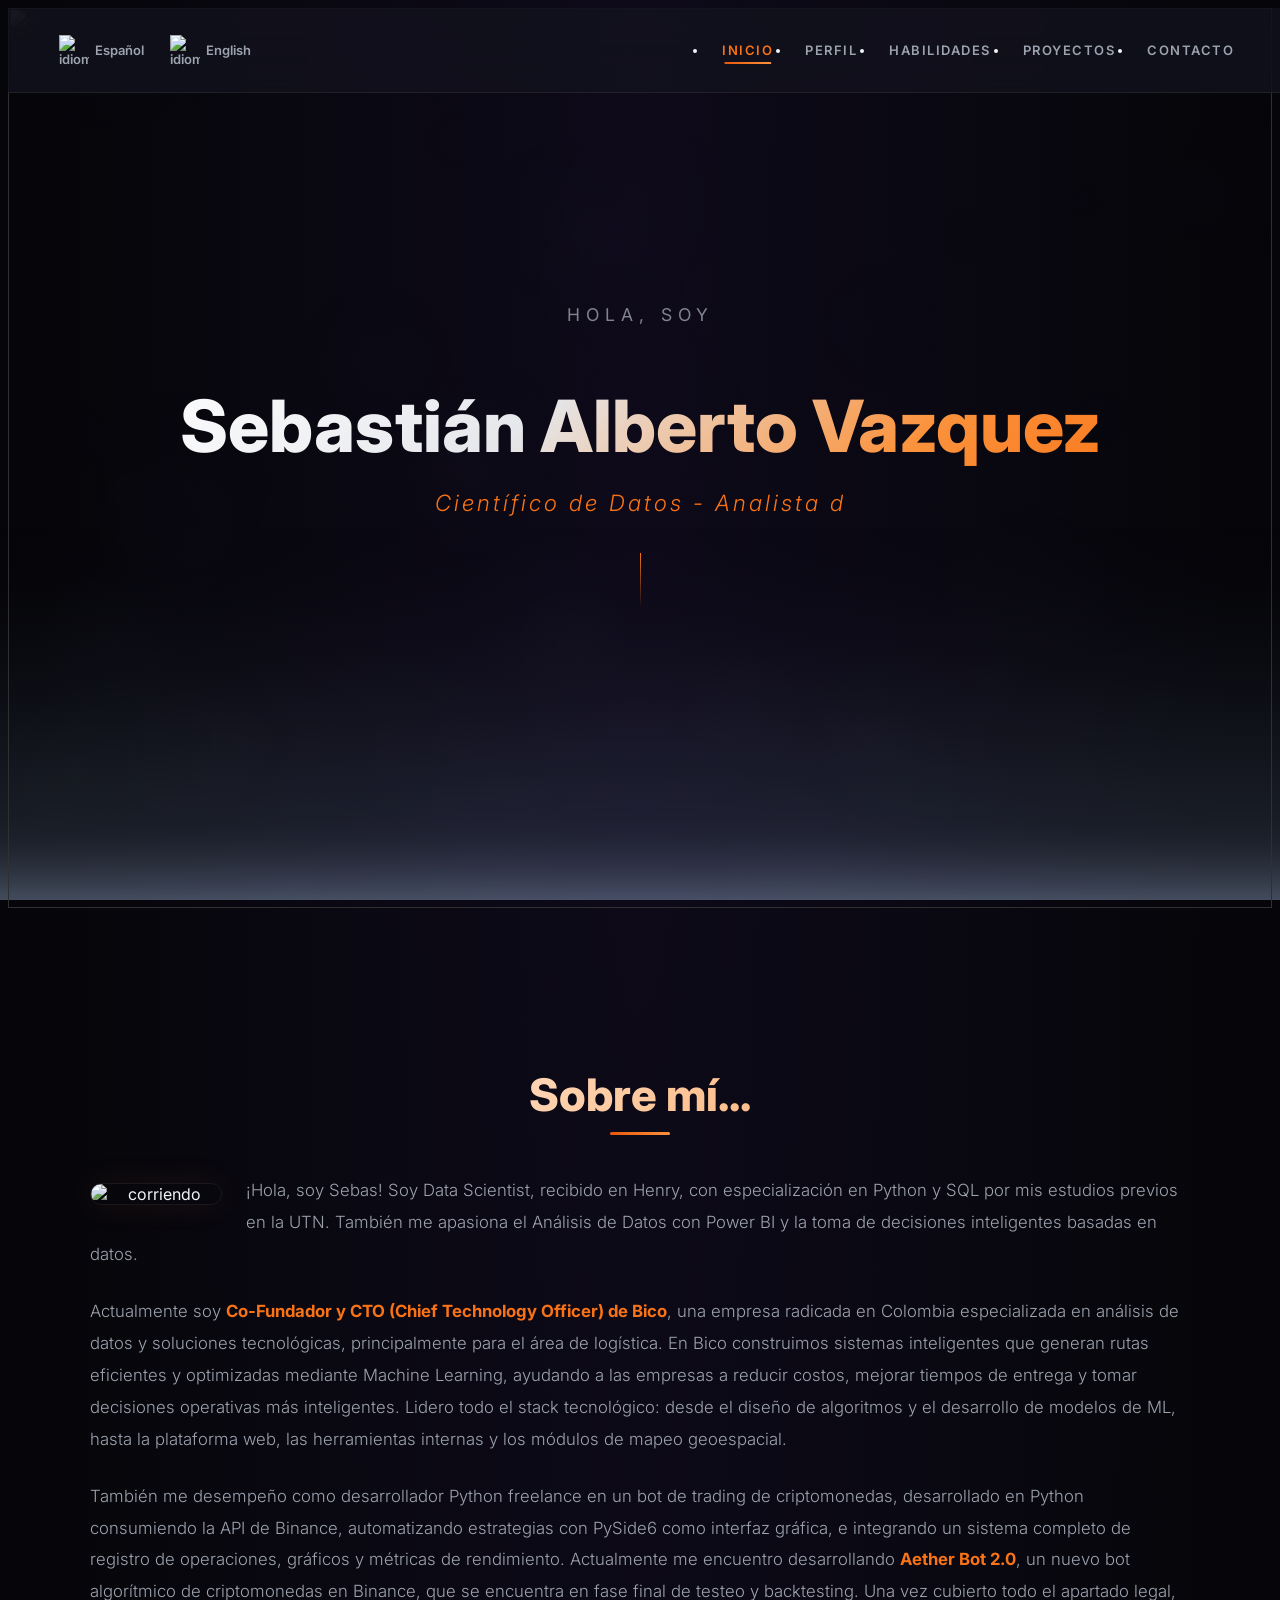
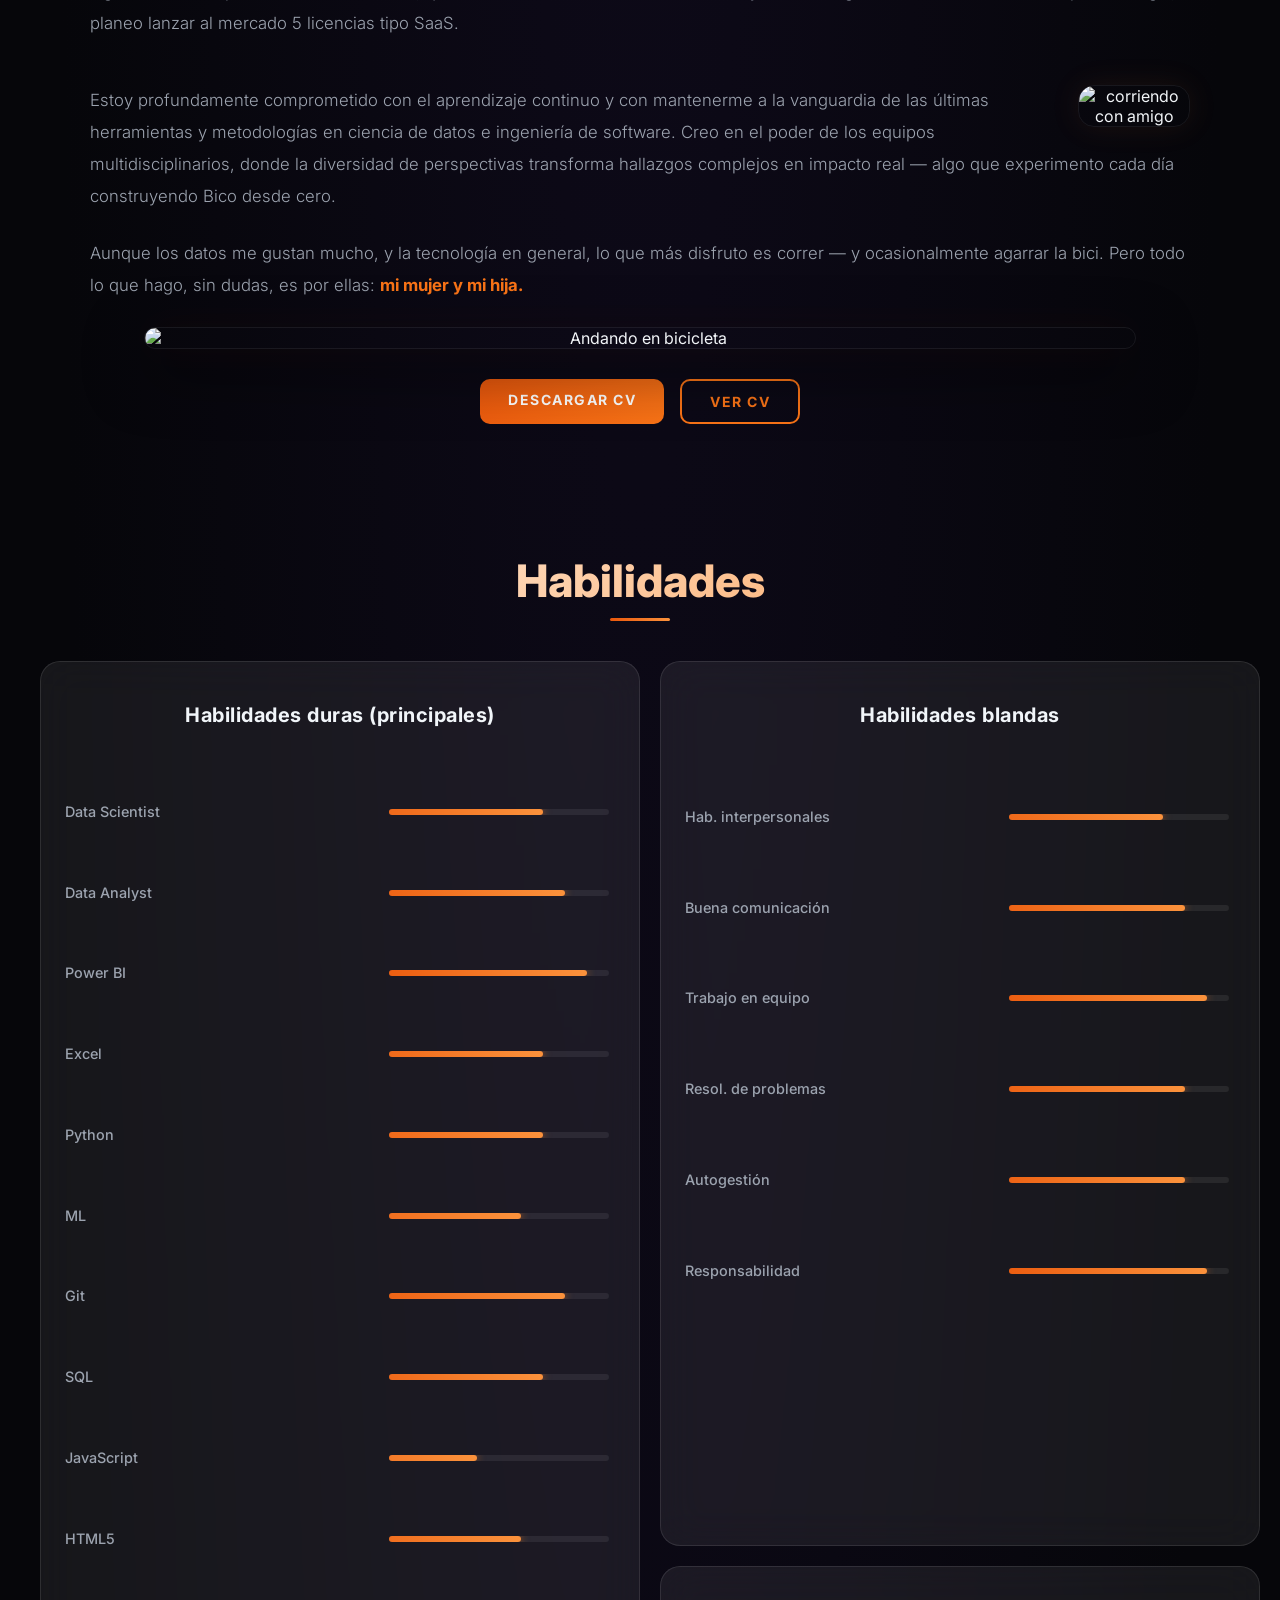
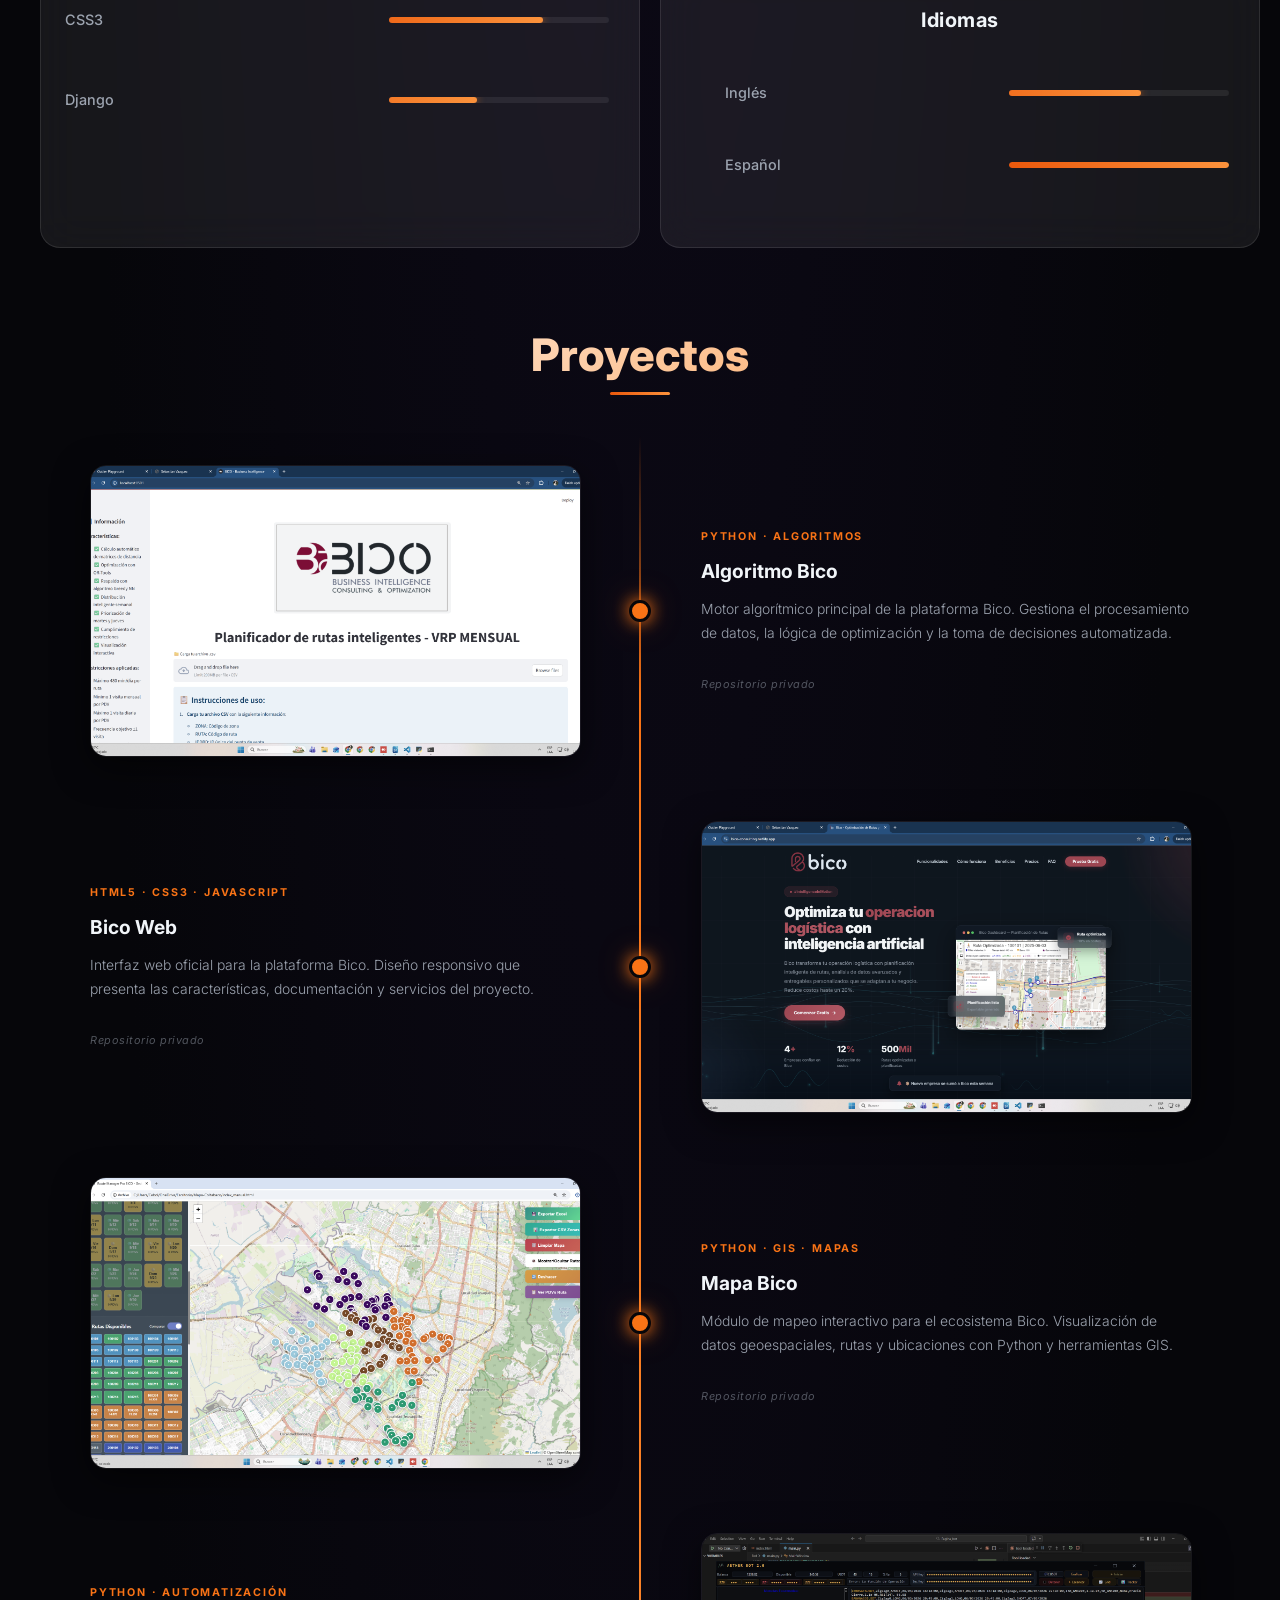
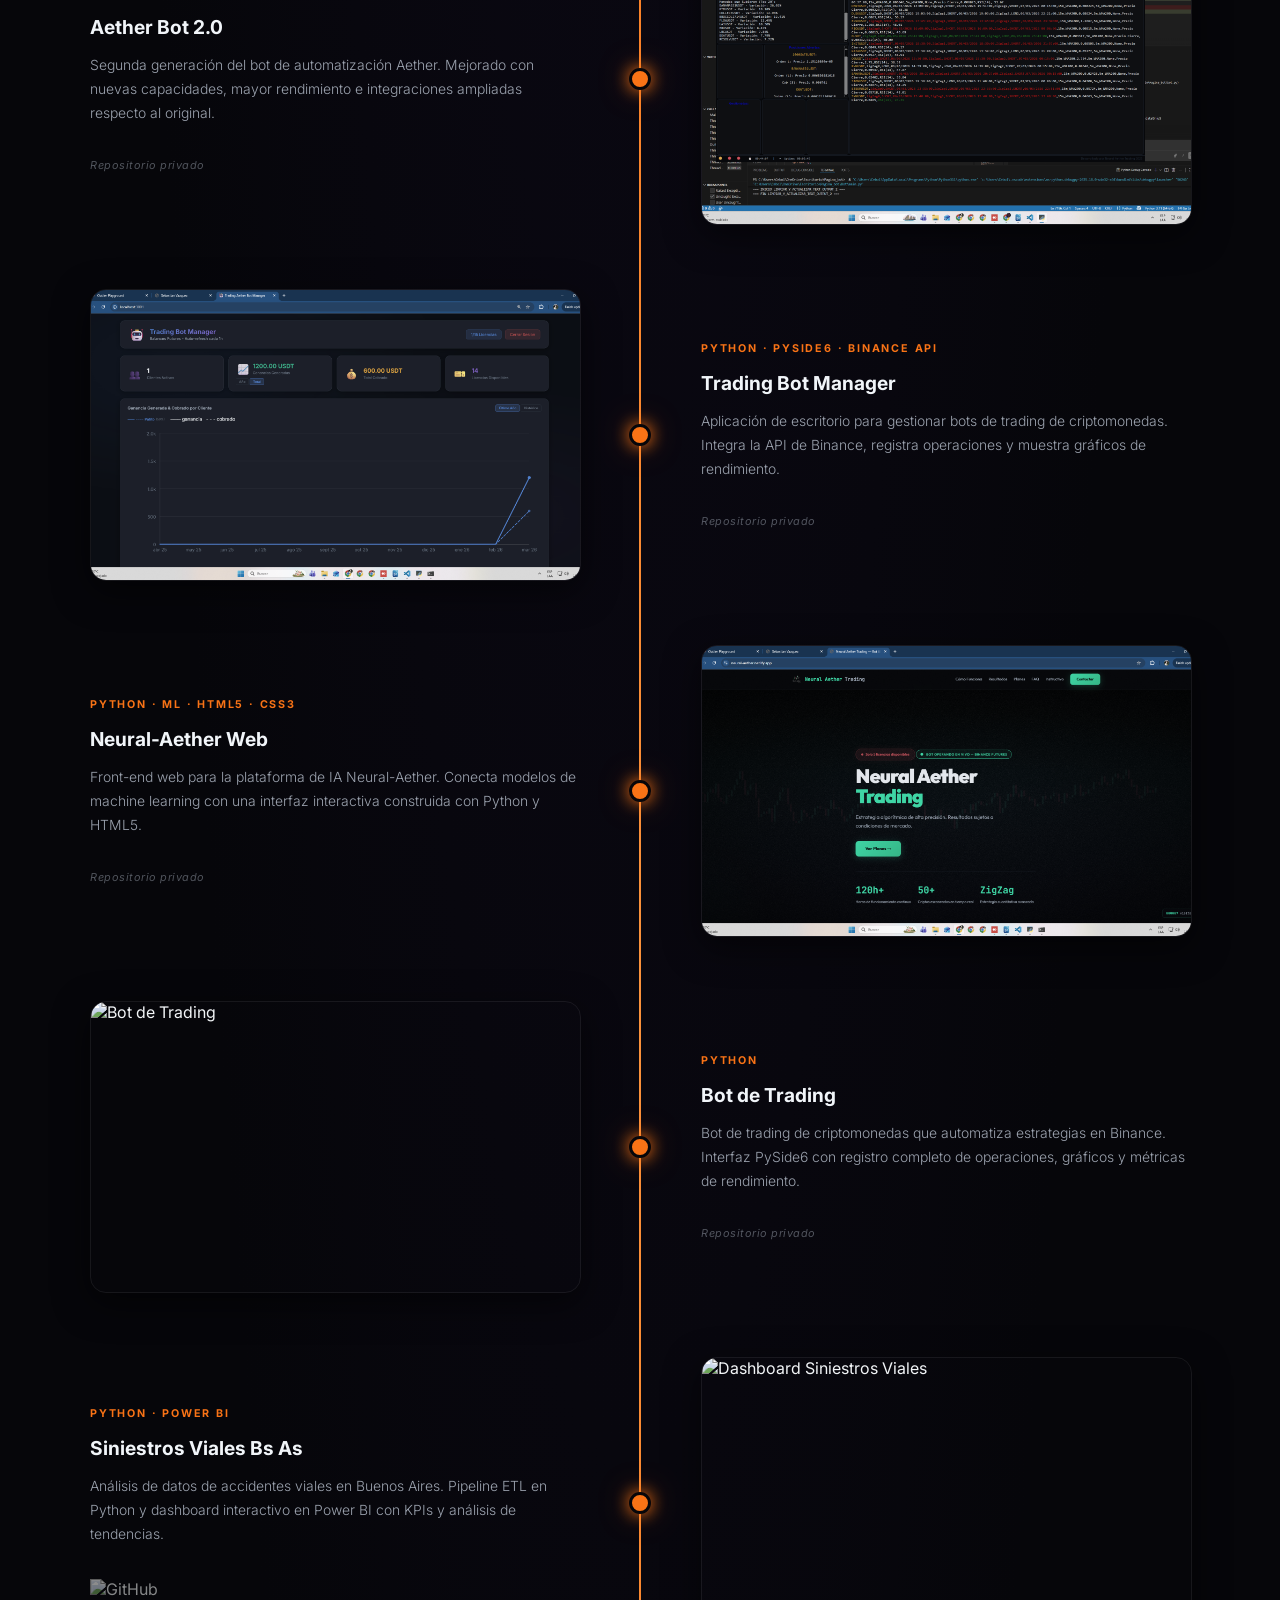
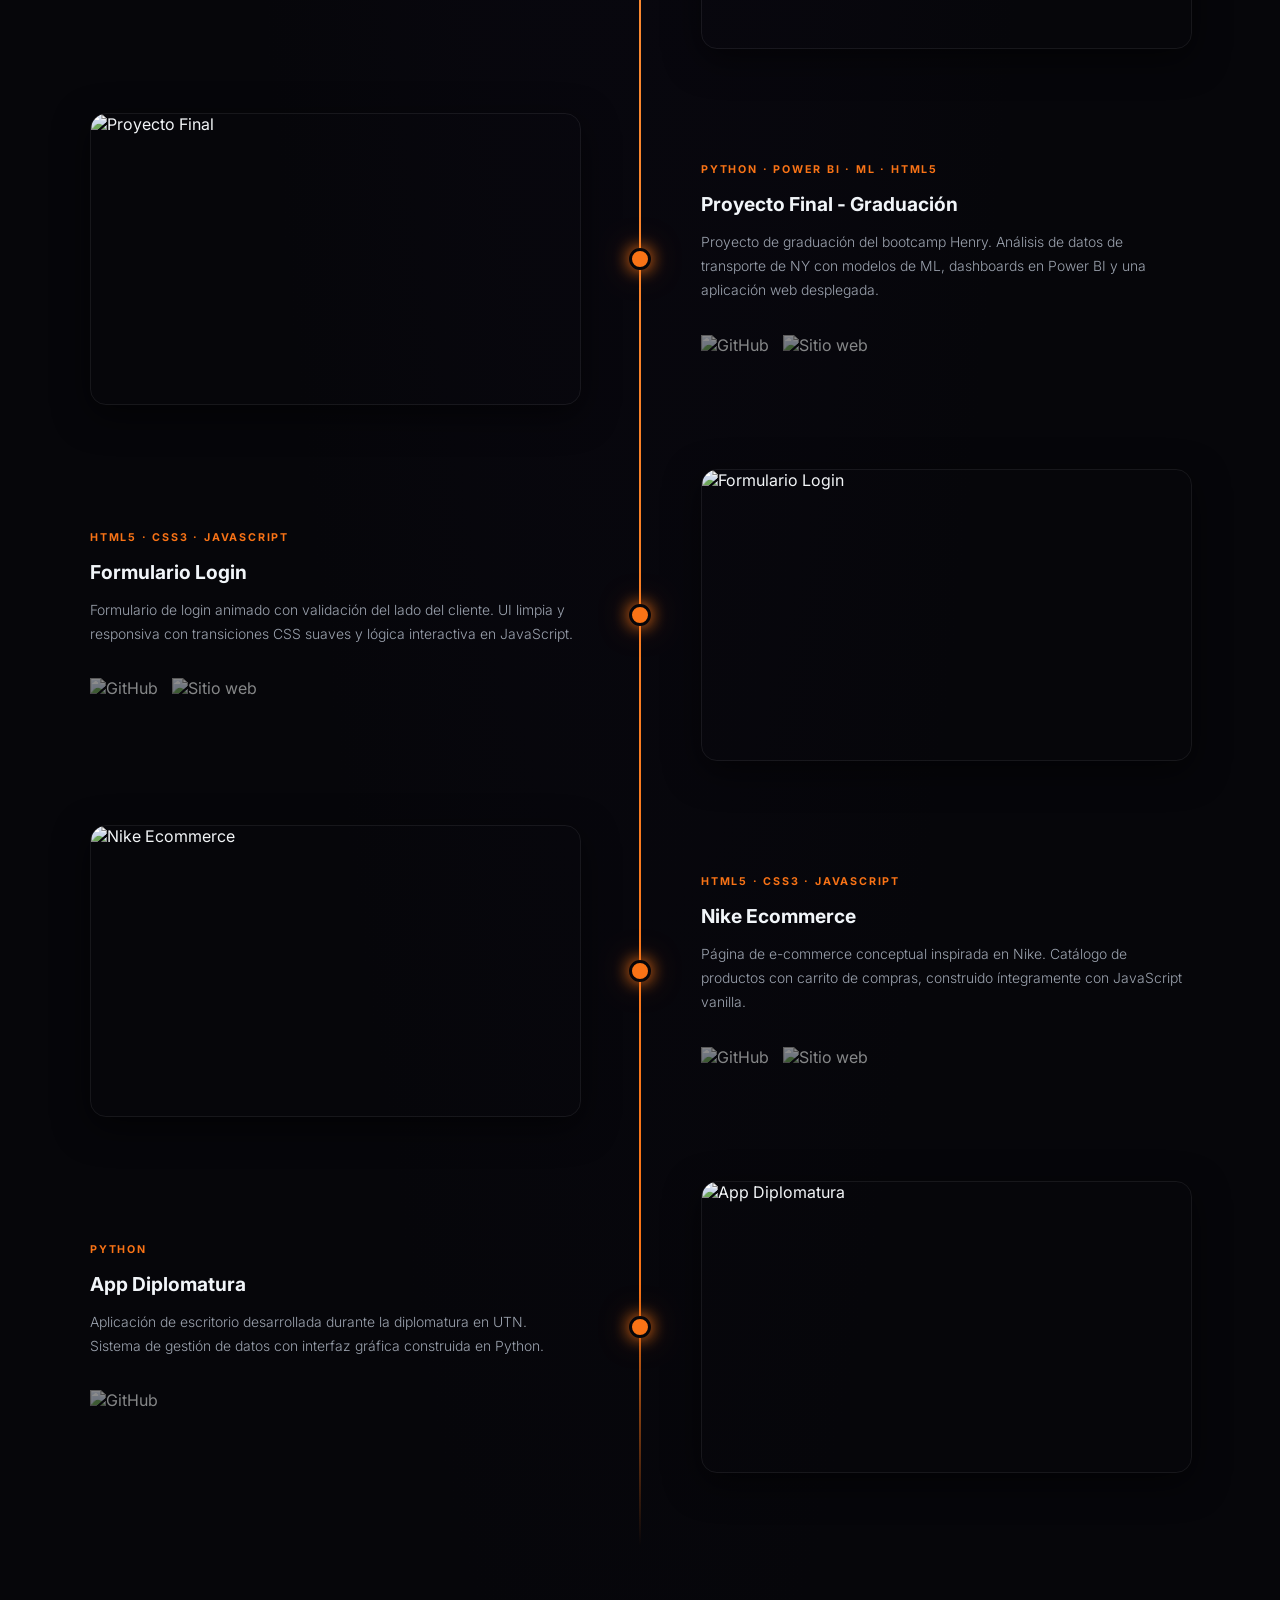
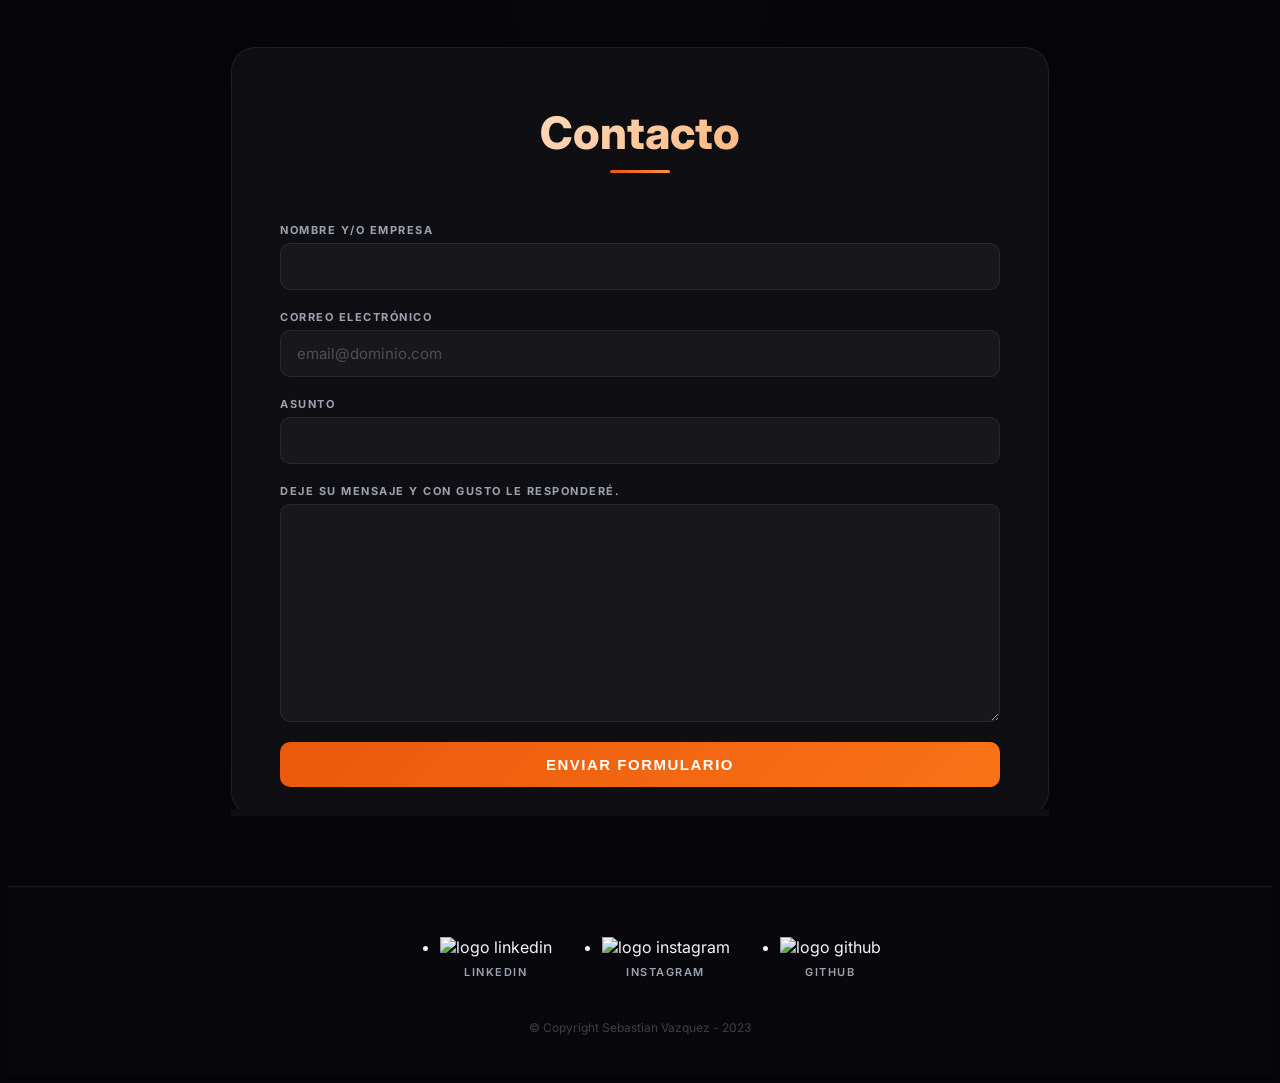
==== commit d409ddcb: "links arreglados" ====
--- a/index.html
+++ b/index.html
@@ -487,17 +487,17 @@
 
         <ul class="redes">
             <li class="red">
-                <a href="https://www.linkedin.com/in/sebastian-vazquez-67353722b"><img height="40" width="40" src="imagenes/logo-linkedin.png" alt="logo linkedin">
+                <a href="https://www.linkedin.com/in/sebastian-alberto-vazquez"><img height="40" width="40" src="imagenes/logo-linkedin.png" alt="logo linkedin">
                     <p class="linked">LinkedIn</p>
                 </a>
             </li>
             <li class="red">
-                <a href="https://www.instagram.com/sebi.cebolla/"><img height="40" width="40" src="imagenes/logo-ig.png" alt="logo instagram">
+                <a href="https://www.instagram.com/SebitaElGordito/"><img height="40" width="40" src="imagenes/logo-ig.png" alt="logo instagram">
                     <p class="instagram">Instagram</p>
                 </a>
             </li>
             <li class="red">
-                <a href="https://github.com/SebastianGSVV"><img height="40" width="40" src="imagenes/logo-github.png" alt="logo github">
+                <a href="https://github.com/Sebastian-Vazquez"><img height="40" width="40" src="imagenes/logo-github.png" alt="logo github">
                     <p>GitHub</p>
                 </a>
             </li>
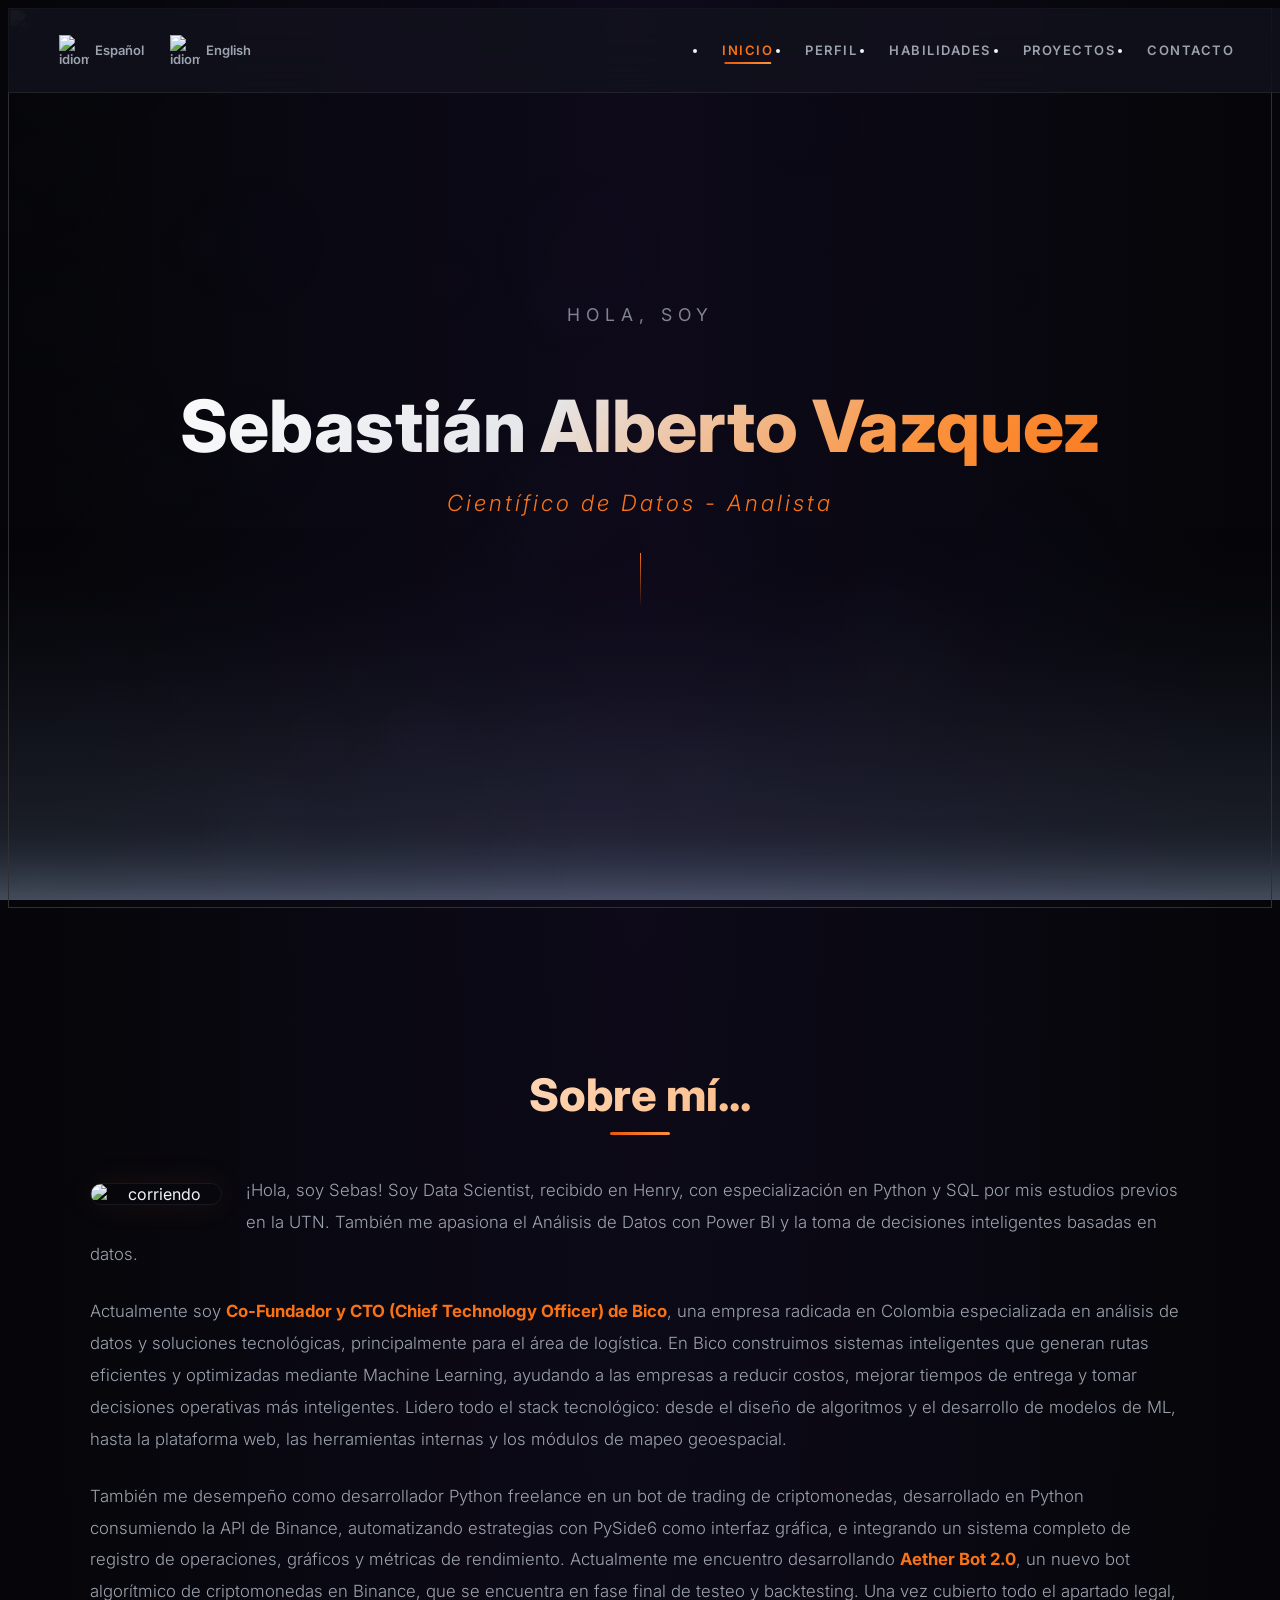
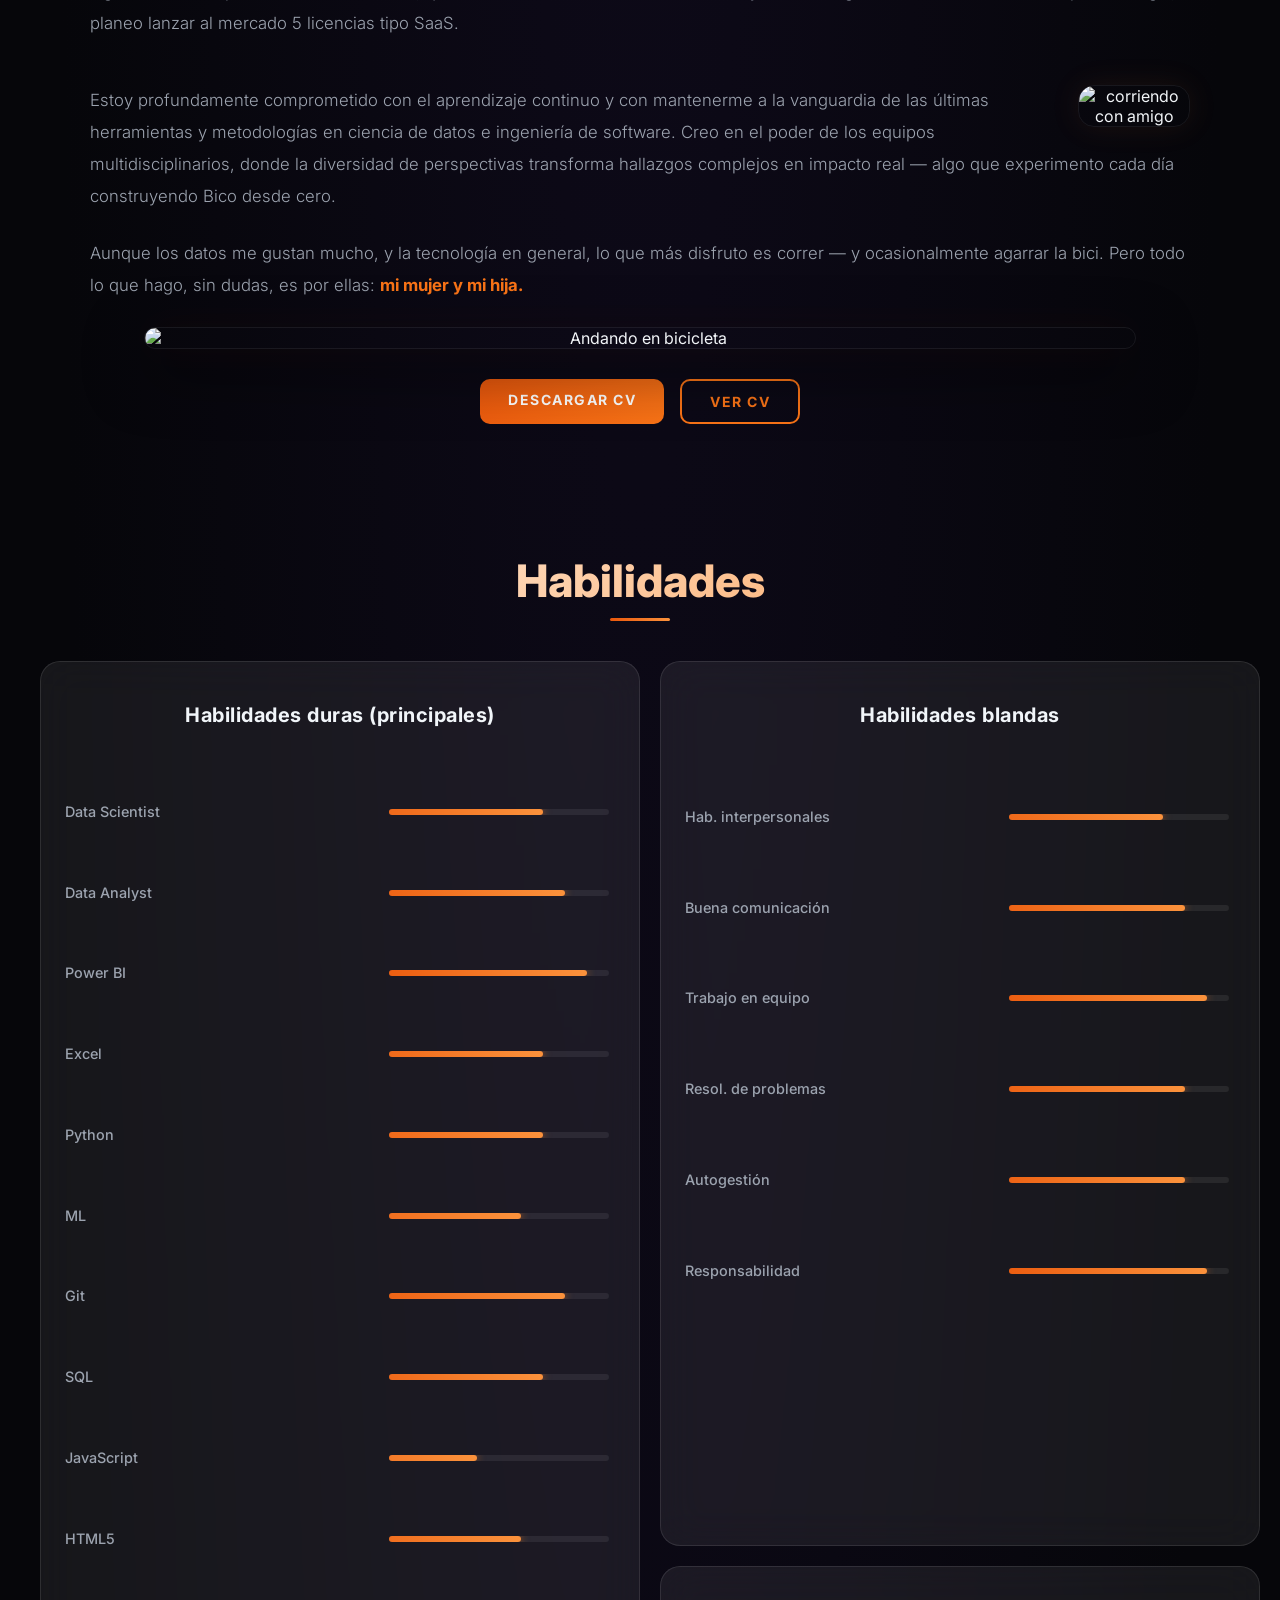
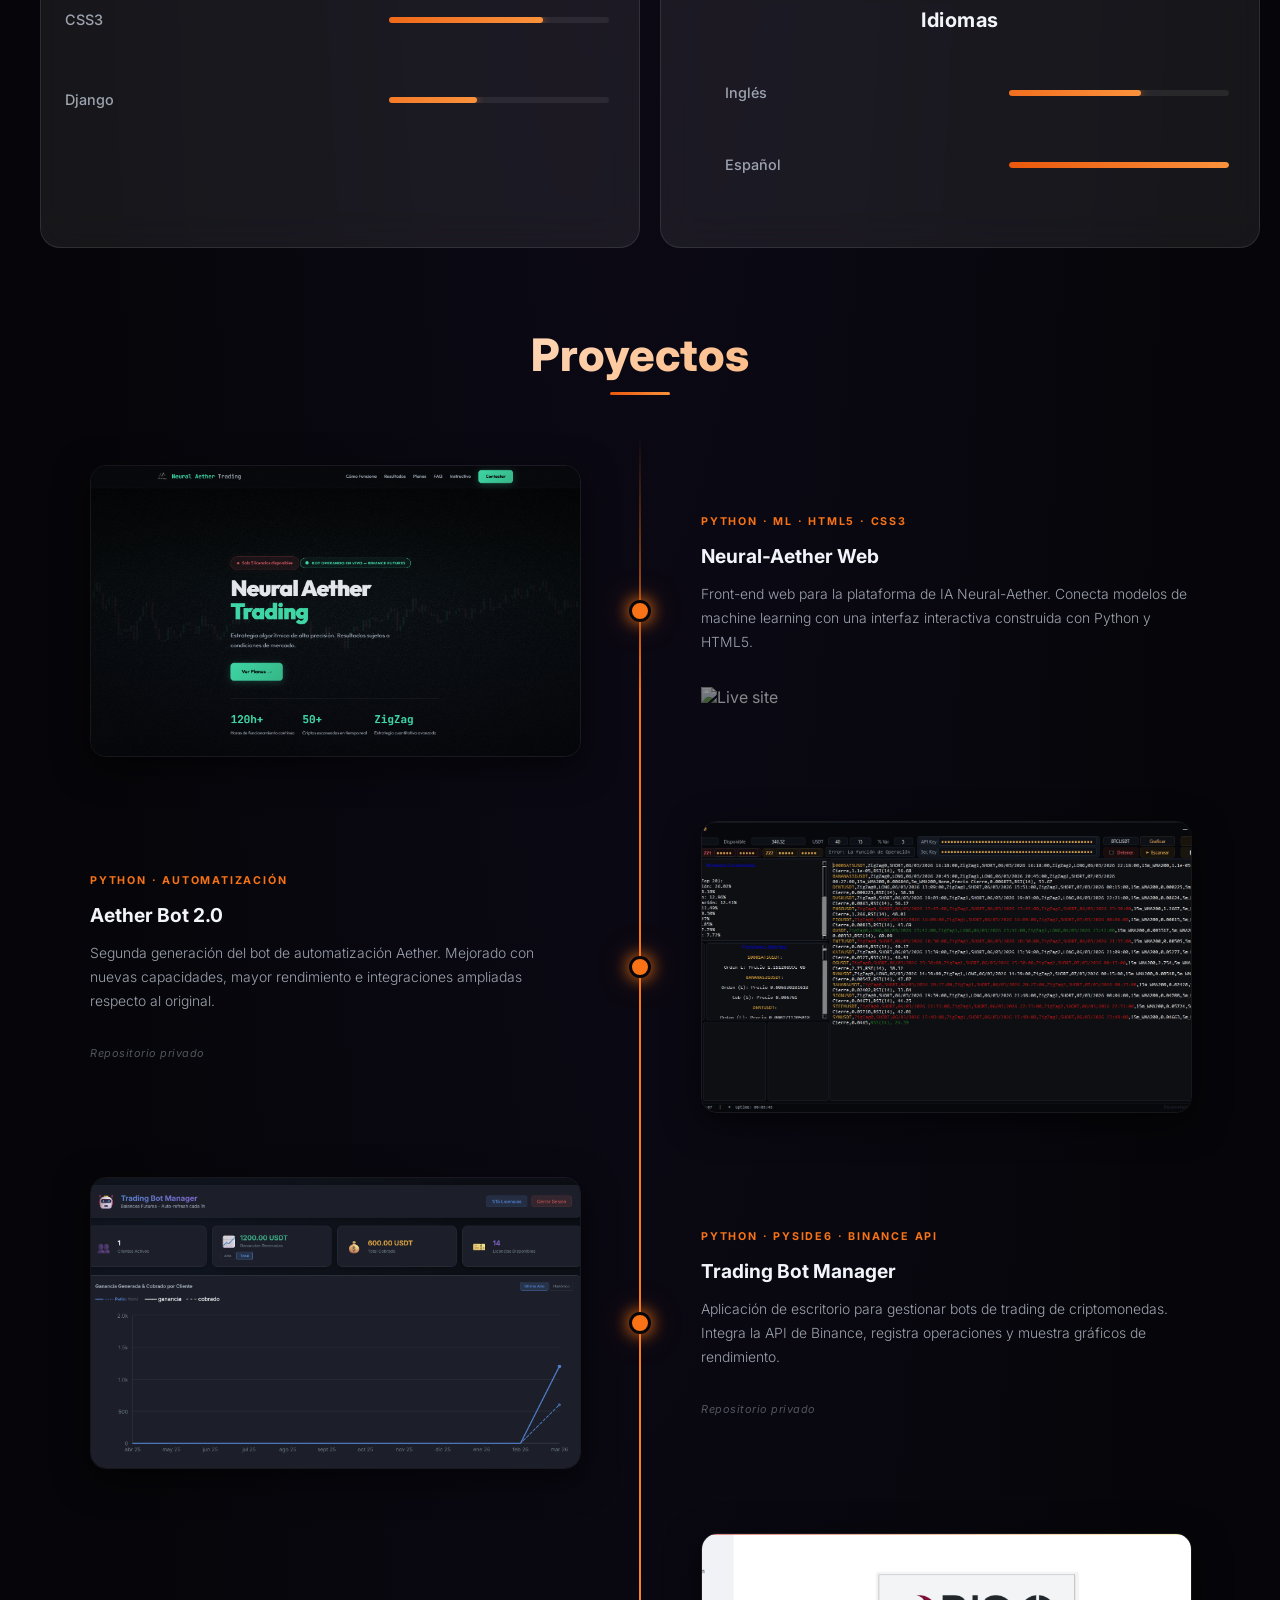
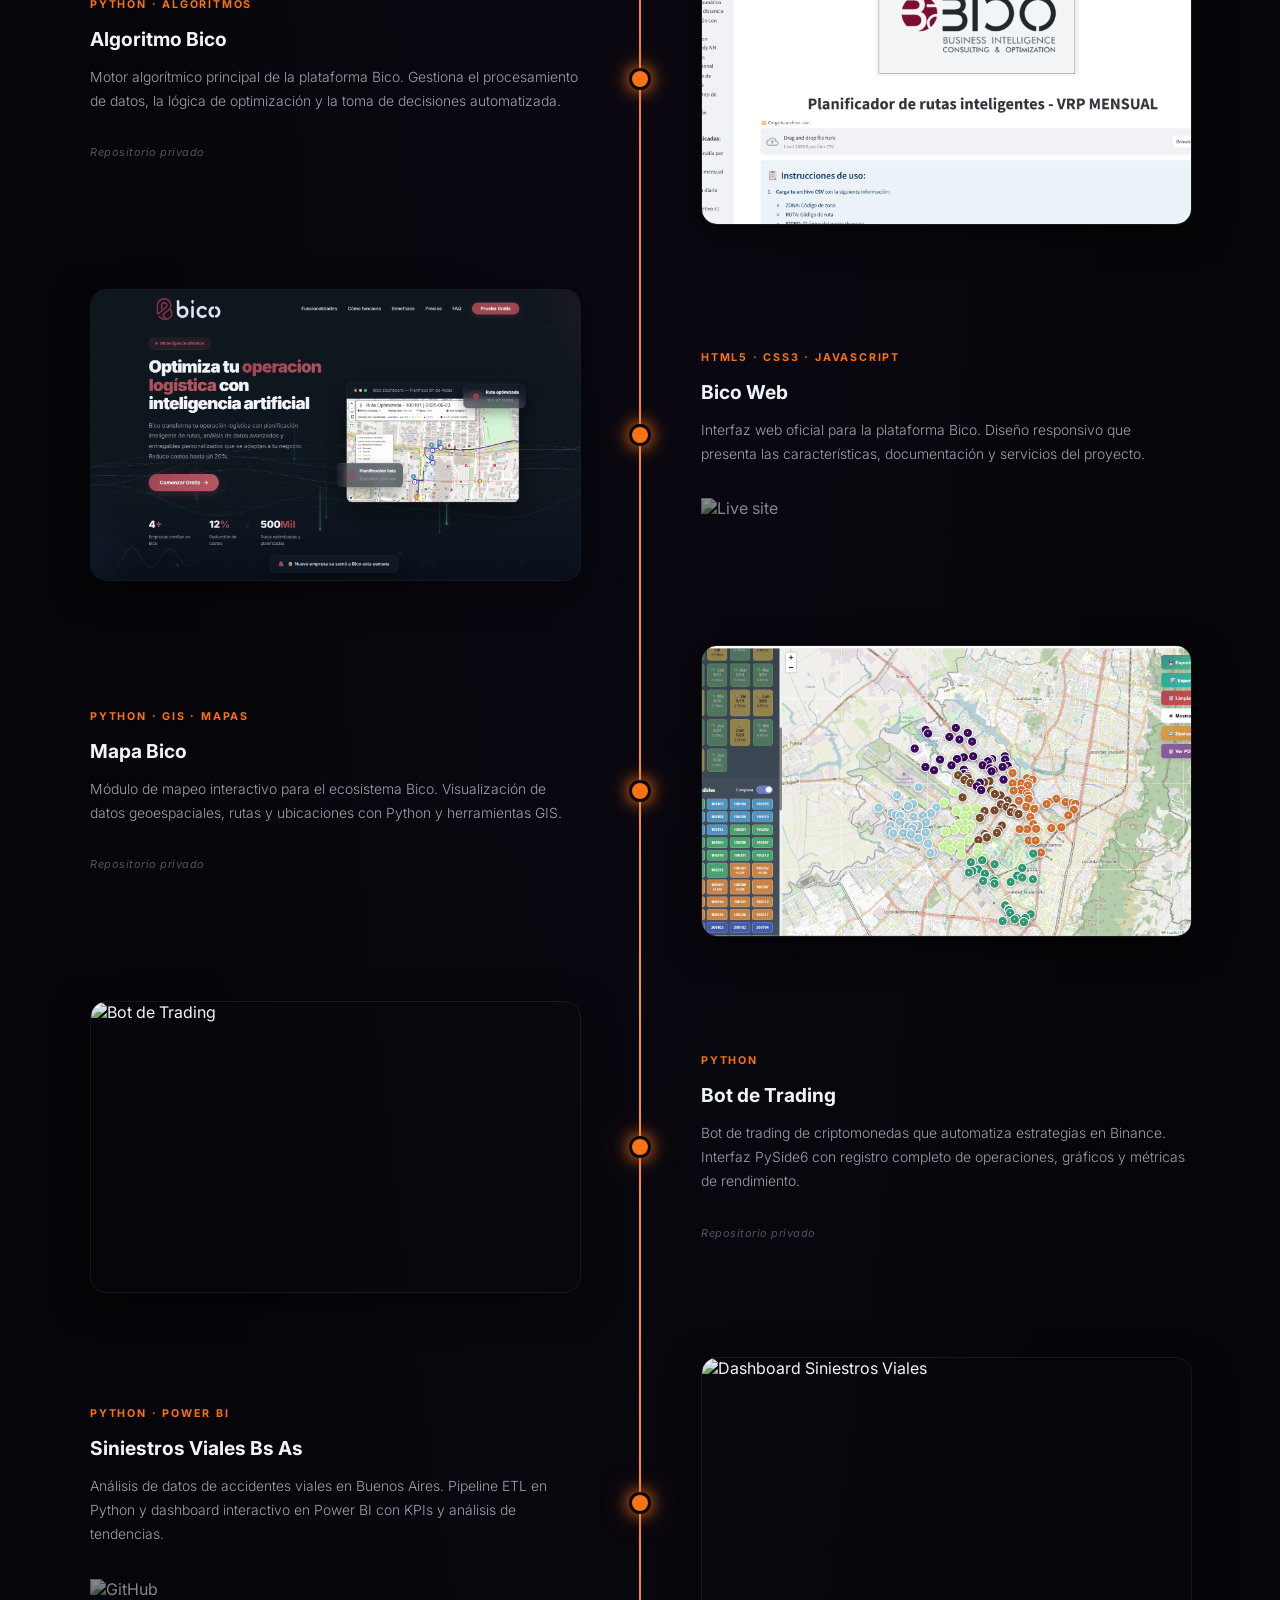
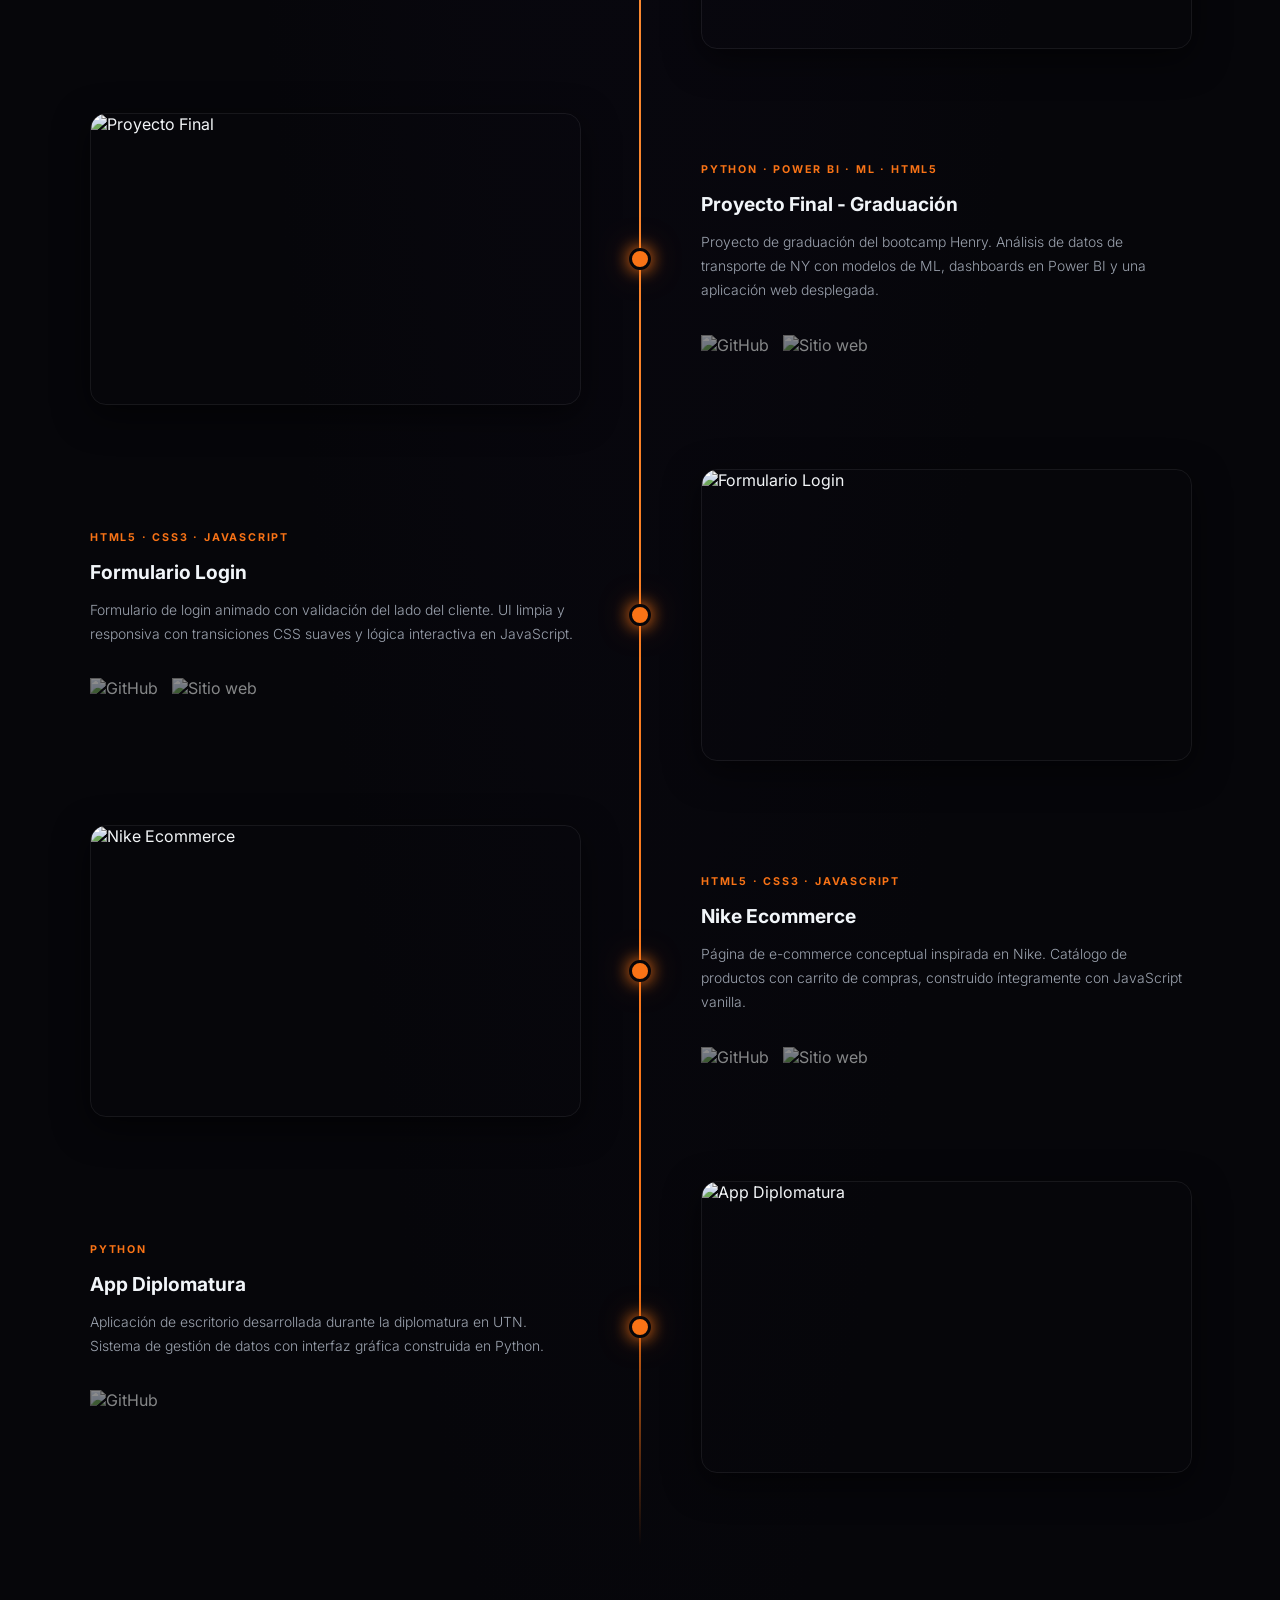
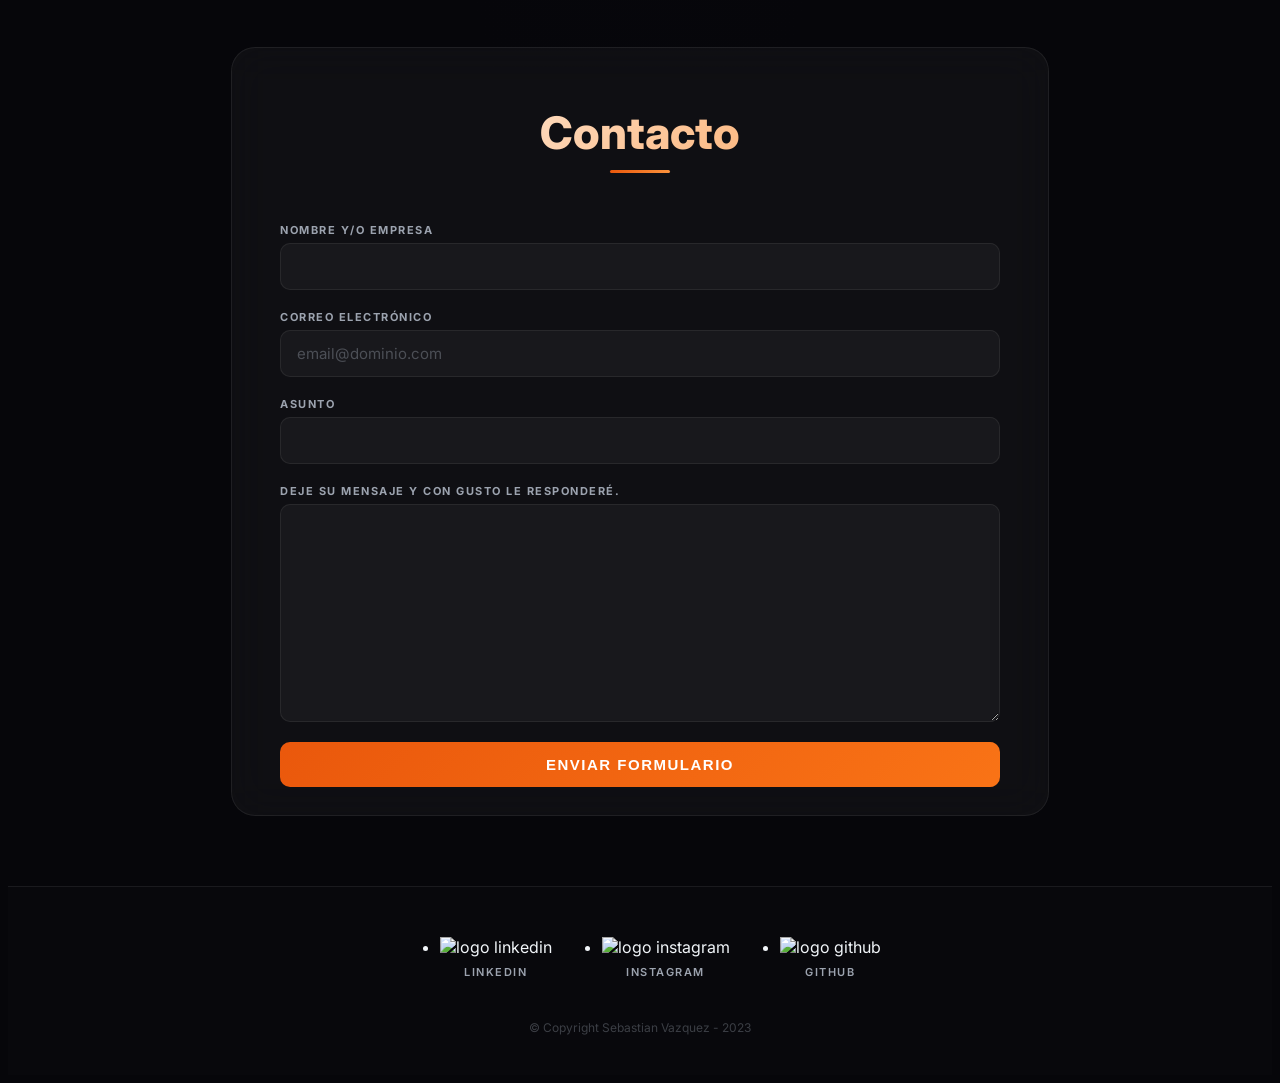
==== commit c3ca2c6e: "mejoras" ====
--- a/index.html
+++ b/index.html
@@ -244,12 +244,58 @@
 
             <div class="timeline">
 
-                <!-- 1 - Algoritmo Bico (left) -->
+                <!-- 1 - Neural-Aether Web (left) -->
                 <div class="tl-item tl-left">
                     <div class="tl-side tl-side--media">
-                        <img class="tl-img" src="imagenes/algoritmo_bico.png" alt="Algoritmo Bico">
-                    </div>
-                    <div class="tl-connector"><div class="tl-dot"></div></div>
+                        <img class="tl-img" src="imagenes/neural_aether_web.png" alt="Neural-Aether Web">
+                    </div>
+                    <div class="tl-connector"><div class="tl-dot"></div></div>
+                    <div class="tl-side tl-side--text">
+                        <div class="tl-card">
+                            <span class="tl-tag">Python · ML · HTML5 · CSS3</span>
+                            <h2 class="tl-title">Neural-Aether Web</h2>
+                            <p class="tl-desc">Front-end web para la plataforma de IA Neural-Aether. Conecta modelos de machine learning con una interfaz interactiva construida con Python y HTML5.</p>
+                            <div class="tl-links">
+                                <a href="https://neural-aether.netlify.app/" target="_blank"><img class="tl-icon" height="36" width="44" src="imagenes/icono-web.png" alt="Live site"></a>
+                            </div>
+                        </div>
+                    </div>
+                </div>
+
+                <!-- 2 - Aether Bot 2.0 (right) -->
+                <div class="tl-item tl-right">
+                    <div class="tl-side tl-side--text">
+                        <div class="tl-card">
+                            <span class="tl-tag">Python · Automatización</span>
+                            <h2 class="tl-title">Aether Bot 2.0</h2>
+                            <p class="tl-desc">Segunda generación del bot de automatización Aether. Mejorado con nuevas capacidades, mayor rendimiento e integraciones ampliadas respecto al original.</p>
+                            <div class="tl-links"><span class="tl-private">Repositorio privado</span></div>
+                        </div>
+                    </div>
+                    <div class="tl-connector"><div class="tl-dot"></div></div>
+                    <div class="tl-side tl-side--media">
+                        <img class="tl-img" src="imagenes/aether_bot.png" alt="Aether Bot 2.0">
+                    </div>
+                </div>
+
+                <!-- 3 - Trading Bot Manager (left) -->
+                <div class="tl-item tl-left">
+                    <div class="tl-side tl-side--media">
+                        <img class="tl-img" src="imagenes/trading_bot_manager.png" alt="Trading Bot Manager">
+                    </div>
+                    <div class="tl-connector"><div class="tl-dot"></div></div>
+                    <div class="tl-side tl-side--text">
+                        <div class="tl-card">
+                            <span class="tl-tag">Python · PySide6 · Binance API</span>
+                            <h2 class="tl-title">Trading Bot Manager</h2>
+                            <p class="tl-desc">Aplicación de escritorio para gestionar bots de trading de criptomonedas. Integra la API de Binance, registra operaciones y muestra gráficos de rendimiento.</p>
+                            <div class="tl-links"><span class="tl-private">Repositorio privado</span></div>
+                        </div>
+                    </div>
+                </div>
+
+                <!-- 4 - Algoritmo Bico (right) -->
+                <div class="tl-item tl-right">
                     <div class="tl-side tl-side--text">
                         <div class="tl-card">
                             <span class="tl-tag">Python · Algoritmos</span>
@@ -258,30 +304,32 @@
                             <div class="tl-links"><span class="tl-private">Repositorio privado</span></div>
                         </div>
                     </div>
-                </div>
-
-                <!-- 2 - Bico Web (right) -->
-                <div class="tl-item tl-right">
+                    <div class="tl-connector"><div class="tl-dot"></div></div>
+                    <div class="tl-side tl-side--media">
+                        <img class="tl-img" src="imagenes/algoritmo_bico.png" alt="Algoritmo Bico">
+                    </div>
+                </div>
+
+                <!-- 5 - Bico Web (left) -->
+                <div class="tl-item tl-left">
+                    <div class="tl-side tl-side--media">
+                        <img class="tl-img" src="imagenes/bico_web.png" alt="Bico Web">
+                    </div>
+                    <div class="tl-connector"><div class="tl-dot"></div></div>
                     <div class="tl-side tl-side--text">
                         <div class="tl-card">
                             <span class="tl-tag">HTML5 · CSS3 · JavaScript</span>
                             <h2 class="tl-title">Bico Web</h2>
                             <p class="tl-desc">Interfaz web oficial para la plataforma Bico. Diseño responsivo que presenta las características, documentación y servicios del proyecto.</p>
-                            <div class="tl-links"><span class="tl-private">Repositorio privado</span></div>
-                        </div>
-                    </div>
-                    <div class="tl-connector"><div class="tl-dot"></div></div>
-                    <div class="tl-side tl-side--media">
-                        <img class="tl-img" src="imagenes/bico_web.png" alt="Bico Web">
-                    </div>
-                </div>
-
-                <!-- 3 - Mapa Bico (left) -->
-                <div class="tl-item tl-left">
-                    <div class="tl-side tl-side--media">
-                        <img class="tl-img" src="imagenes/mapa_bico.png" alt="Mapa Bico">
-                    </div>
-                    <div class="tl-connector"><div class="tl-dot"></div></div>
+                            <div class="tl-links">
+                                <a href="https://bico-consulting.netlify.app/" target="_blank"><img class="tl-icon" height="36" width="44" src="imagenes/icono-web.png" alt="Live site"></a>
+                            </div>
+                        </div>
+                    </div>
+                </div>
+
+                <!-- 6 - Mapa Bico (right) -->
+                <div class="tl-item tl-right">
                     <div class="tl-side tl-side--text">
                         <div class="tl-card">
                             <span class="tl-tag">Python · GIS · Mapas</span>
@@ -290,53 +338,9 @@
                             <div class="tl-links"><span class="tl-private">Repositorio privado</span></div>
                         </div>
                     </div>
-                </div>
-
-                <!-- 4 - Aether Bot 2.0 (right) -->
-                <div class="tl-item tl-right">
-                    <div class="tl-side tl-side--text">
-                        <div class="tl-card">
-                            <span class="tl-tag">Python · Automatización</span>
-                            <h2 class="tl-title">Aether Bot 2.0</h2>
-                            <p class="tl-desc">Segunda generación del bot de automatización Aether. Mejorado con nuevas capacidades, mayor rendimiento e integraciones ampliadas respecto al original.</p>
-                            <div class="tl-links"><span class="tl-private">Repositorio privado</span></div>
-                        </div>
-                    </div>
-                    <div class="tl-connector"><div class="tl-dot"></div></div>
-                    <div class="tl-side tl-side--media">
-                        <img class="tl-img" src="imagenes/aether_bot.png" alt="Aether Bot 2.0">
-                    </div>
-                </div>
-
-                <!-- 5 - Trading Bot Manager (left) -->
-                <div class="tl-item tl-left">
-                    <div class="tl-side tl-side--media">
-                        <img class="tl-img" src="imagenes/trading_bot_manager.png" alt="Trading Bot Manager">
-                    </div>
-                    <div class="tl-connector"><div class="tl-dot"></div></div>
-                    <div class="tl-side tl-side--text">
-                        <div class="tl-card">
-                            <span class="tl-tag">Python · PySide6 · Binance API</span>
-                            <h2 class="tl-title">Trading Bot Manager</h2>
-                            <p class="tl-desc">Aplicación de escritorio para gestionar bots de trading de criptomonedas. Integra la API de Binance, registra operaciones y muestra gráficos de rendimiento.</p>
-                            <div class="tl-links"><span class="tl-private">Repositorio privado</span></div>
-                        </div>
-                    </div>
-                </div>
-
-                <!-- 6 - Neural-Aether Web (right) -->
-                <div class="tl-item tl-right">
-                    <div class="tl-side tl-side--text">
-                        <div class="tl-card">
-                            <span class="tl-tag">Python · ML · HTML5 · CSS3</span>
-                            <h2 class="tl-title">Neural-Aether Web</h2>
-                            <p class="tl-desc">Front-end web para la plataforma de IA Neural-Aether. Conecta modelos de machine learning con una interfaz interactiva construida con Python y HTML5.</p>
-                            <div class="tl-links"><span class="tl-private">Repositorio privado</span></div>
-                        </div>
-                    </div>
-                    <div class="tl-connector"><div class="tl-dot"></div></div>
-                    <div class="tl-side tl-side--media">
-                        <img class="tl-img" src="imagenes/neural_aether_web.png" alt="Neural-Aether Web">
+                    <div class="tl-connector"><div class="tl-dot"></div></div>
+                    <div class="tl-side tl-side--media">
+                        <img class="tl-img" src="imagenes/mapa_bico.png" alt="Mapa Bico">
                     </div>
                 </div>
 
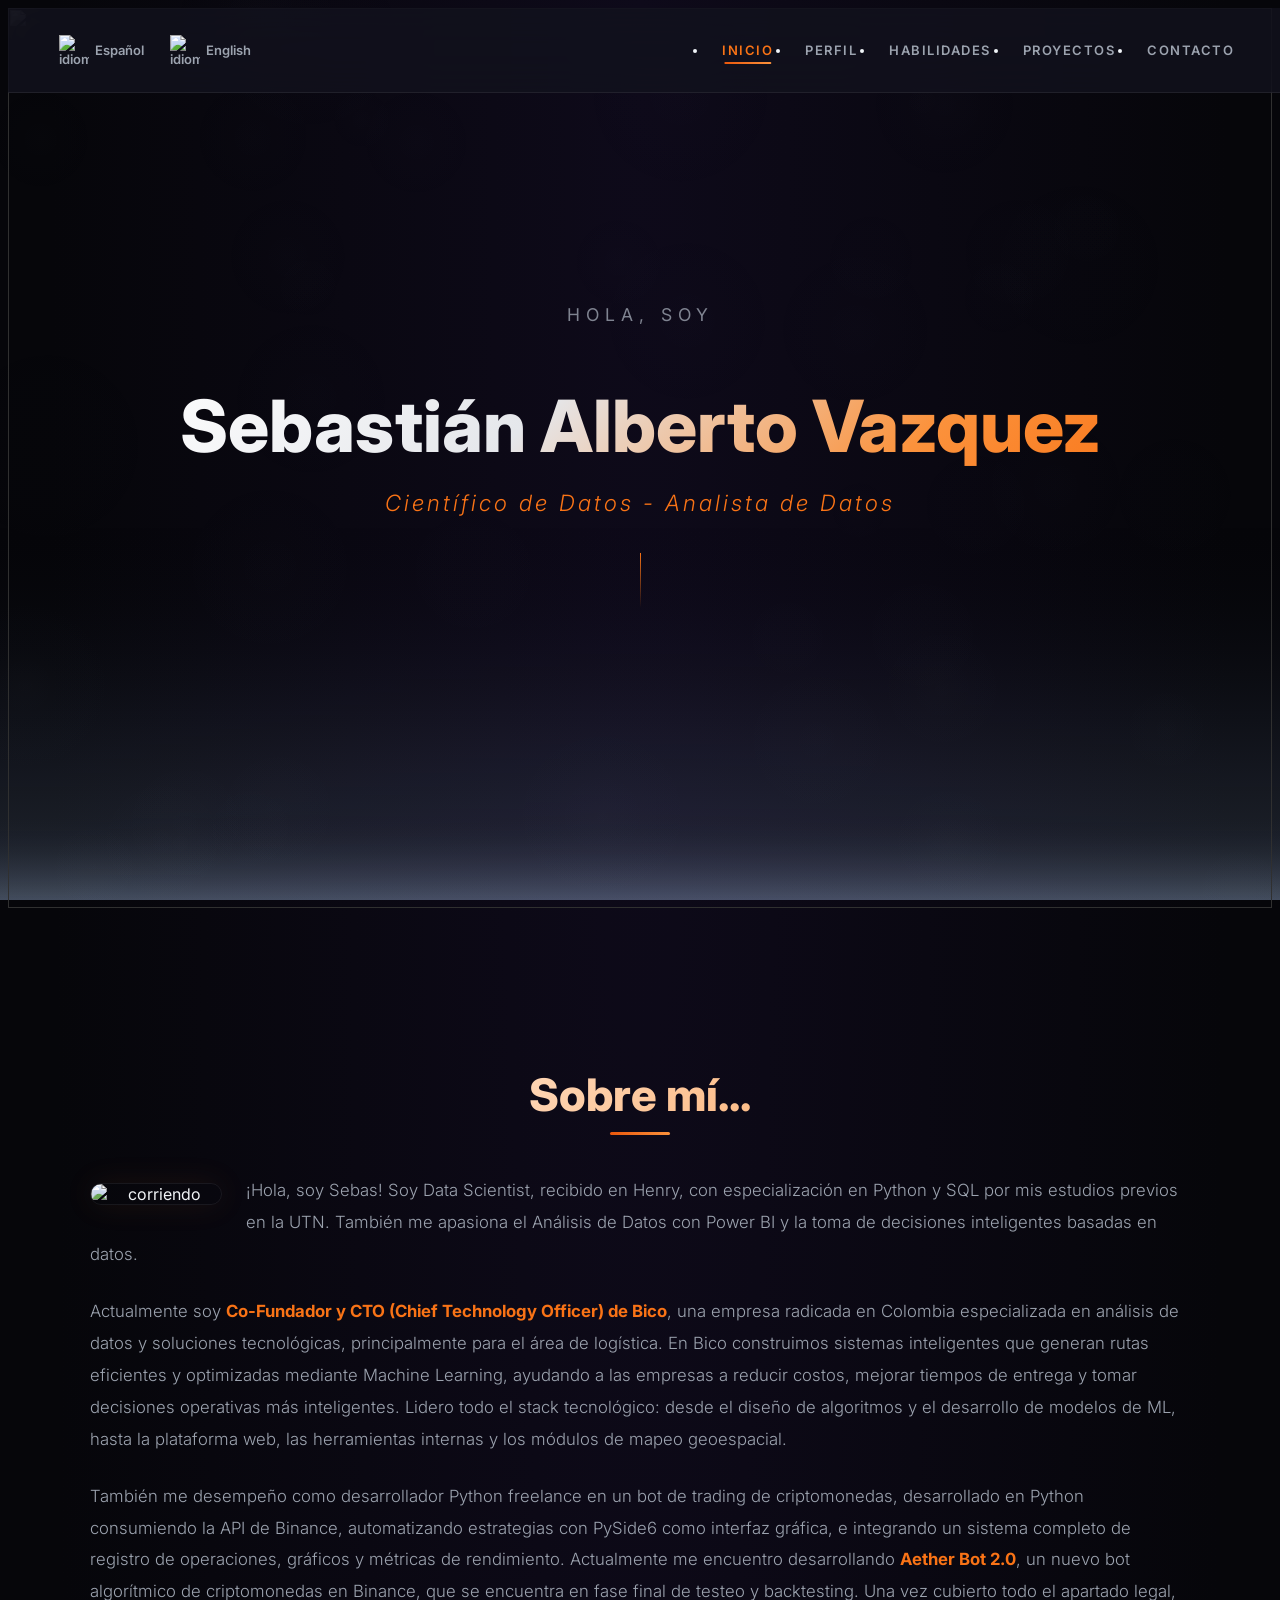
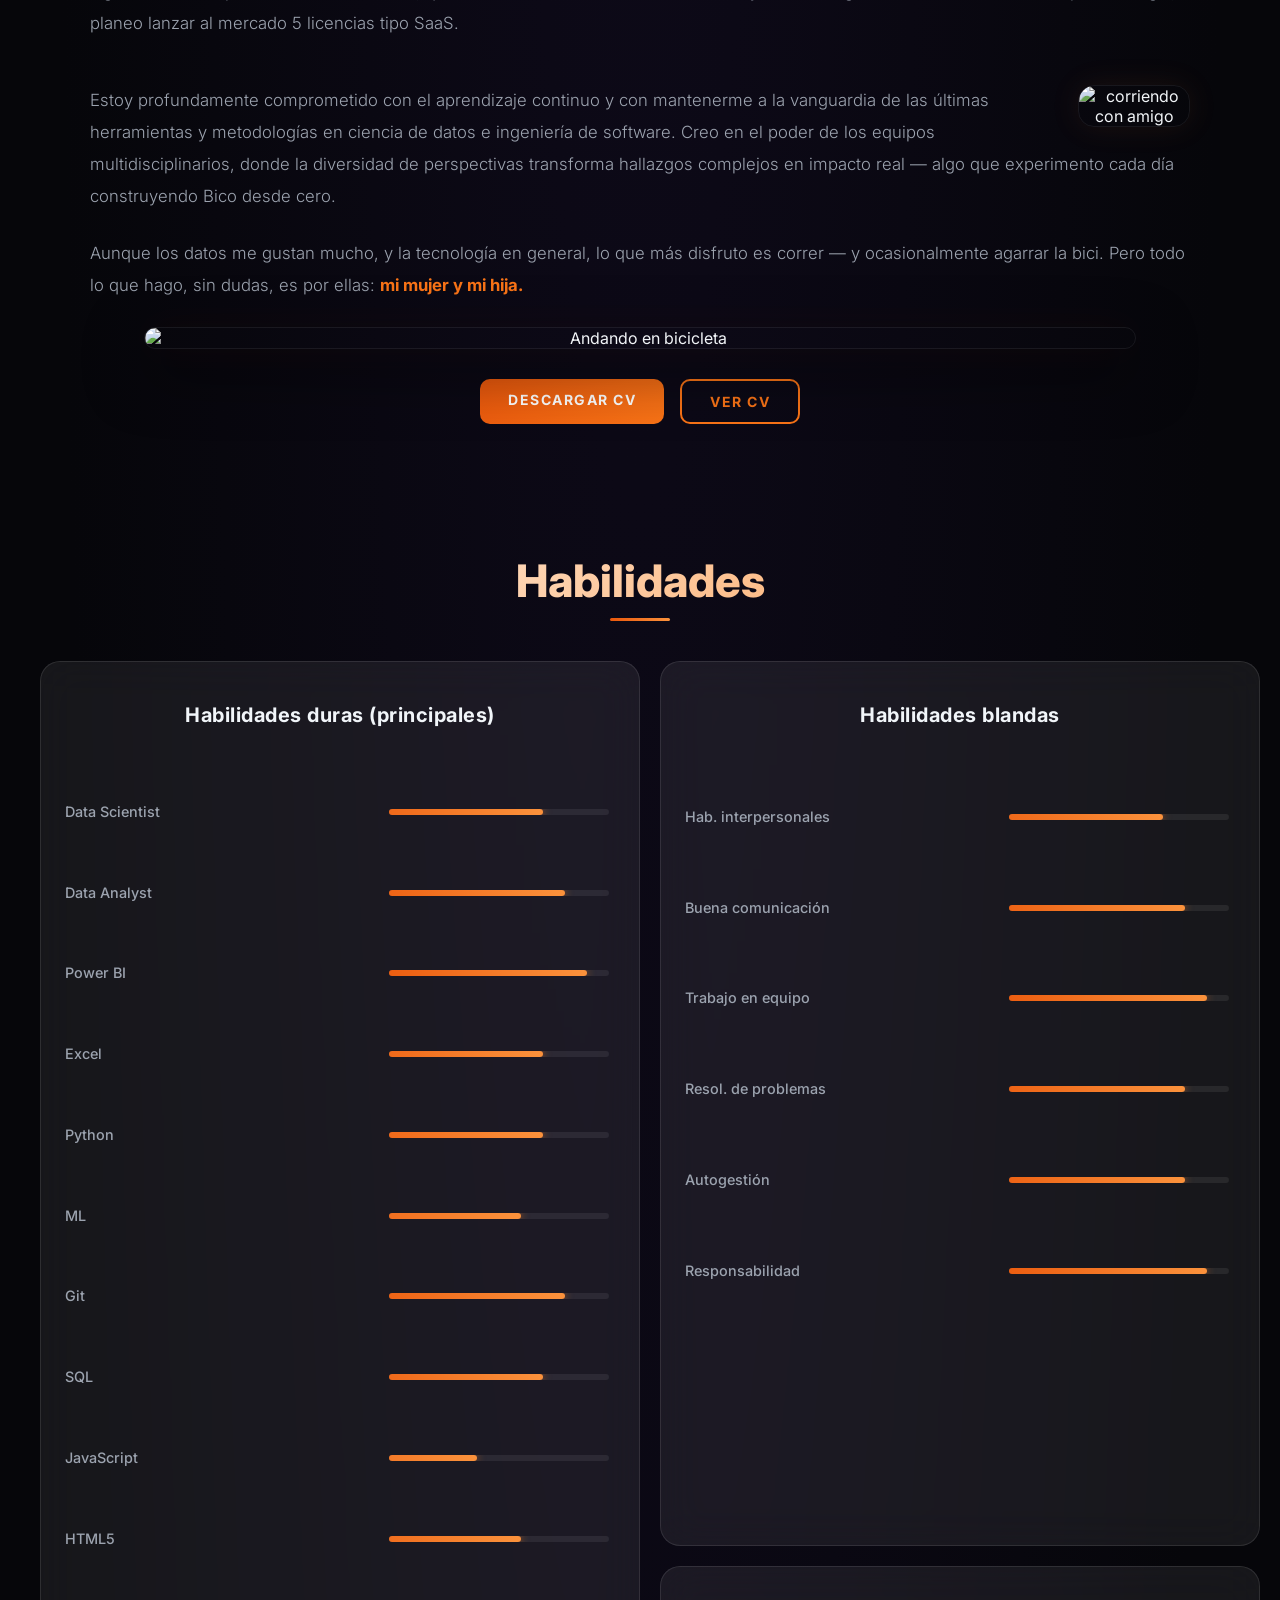
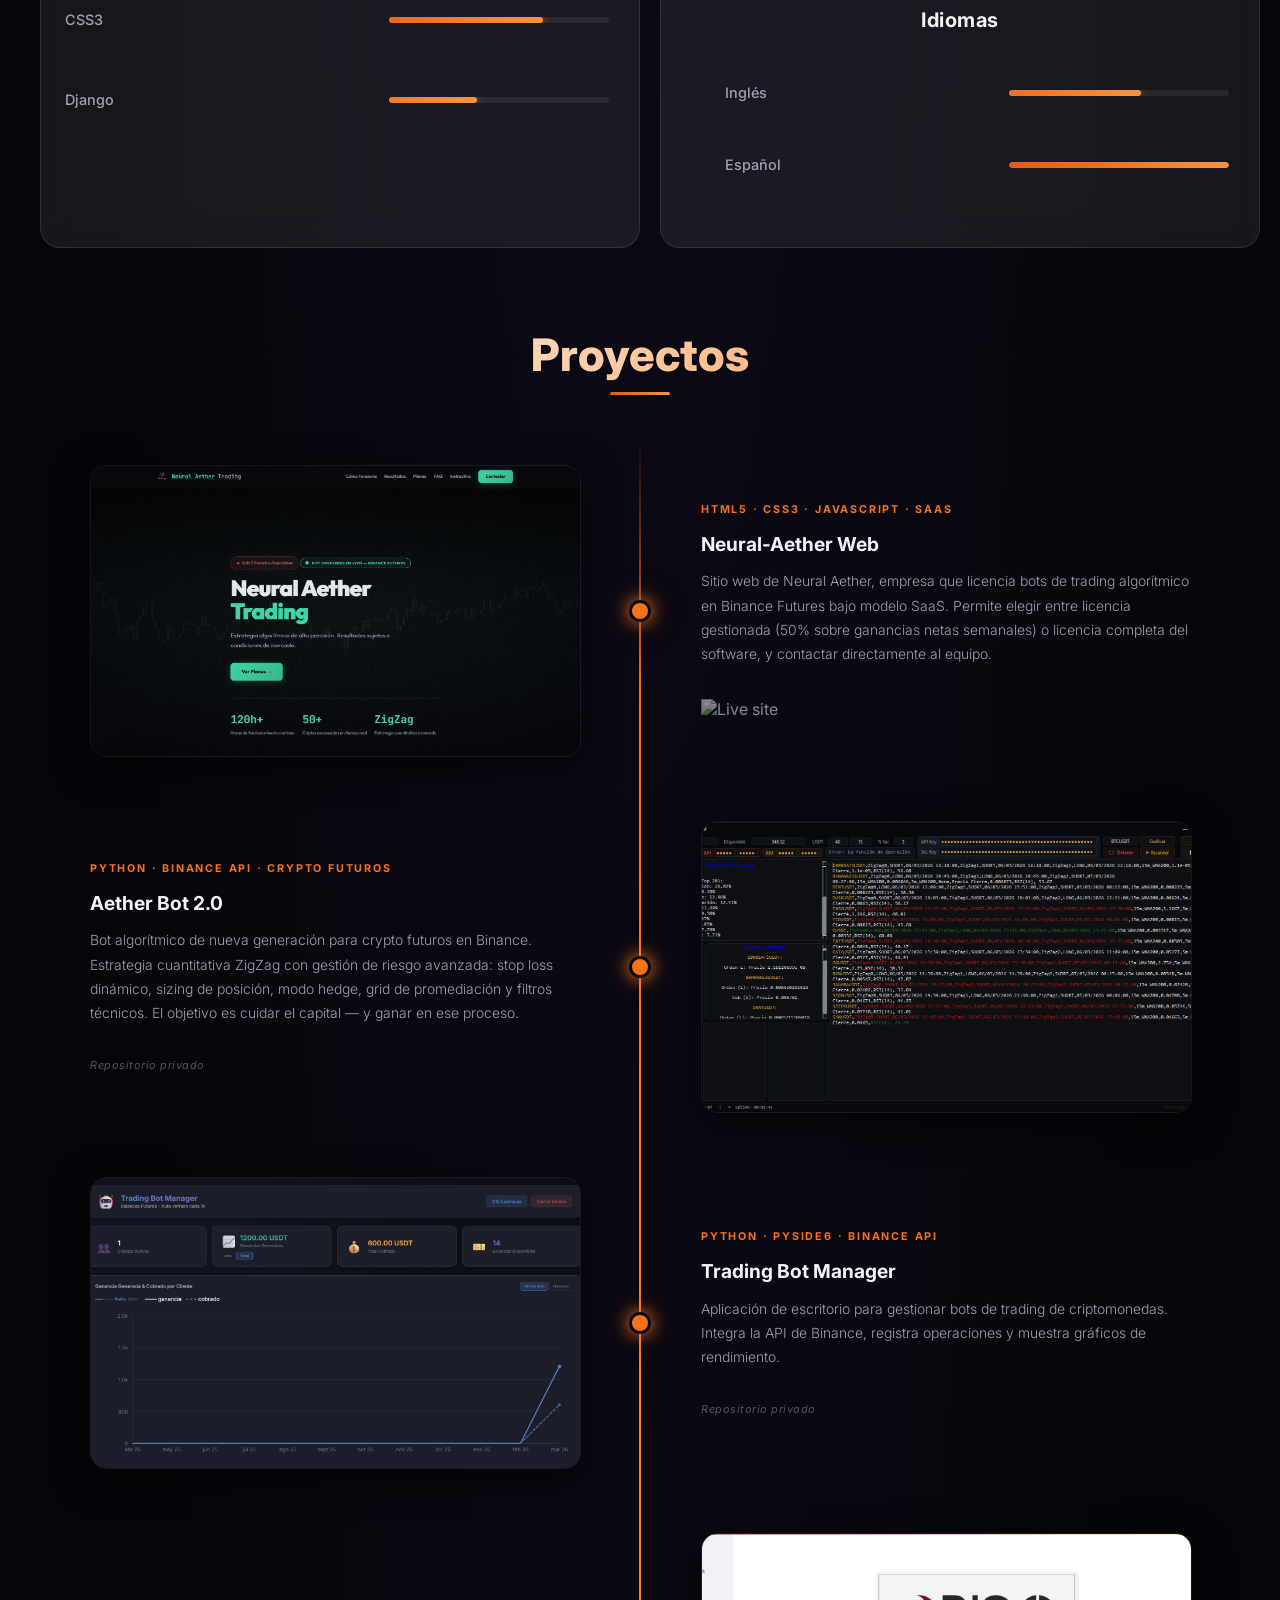
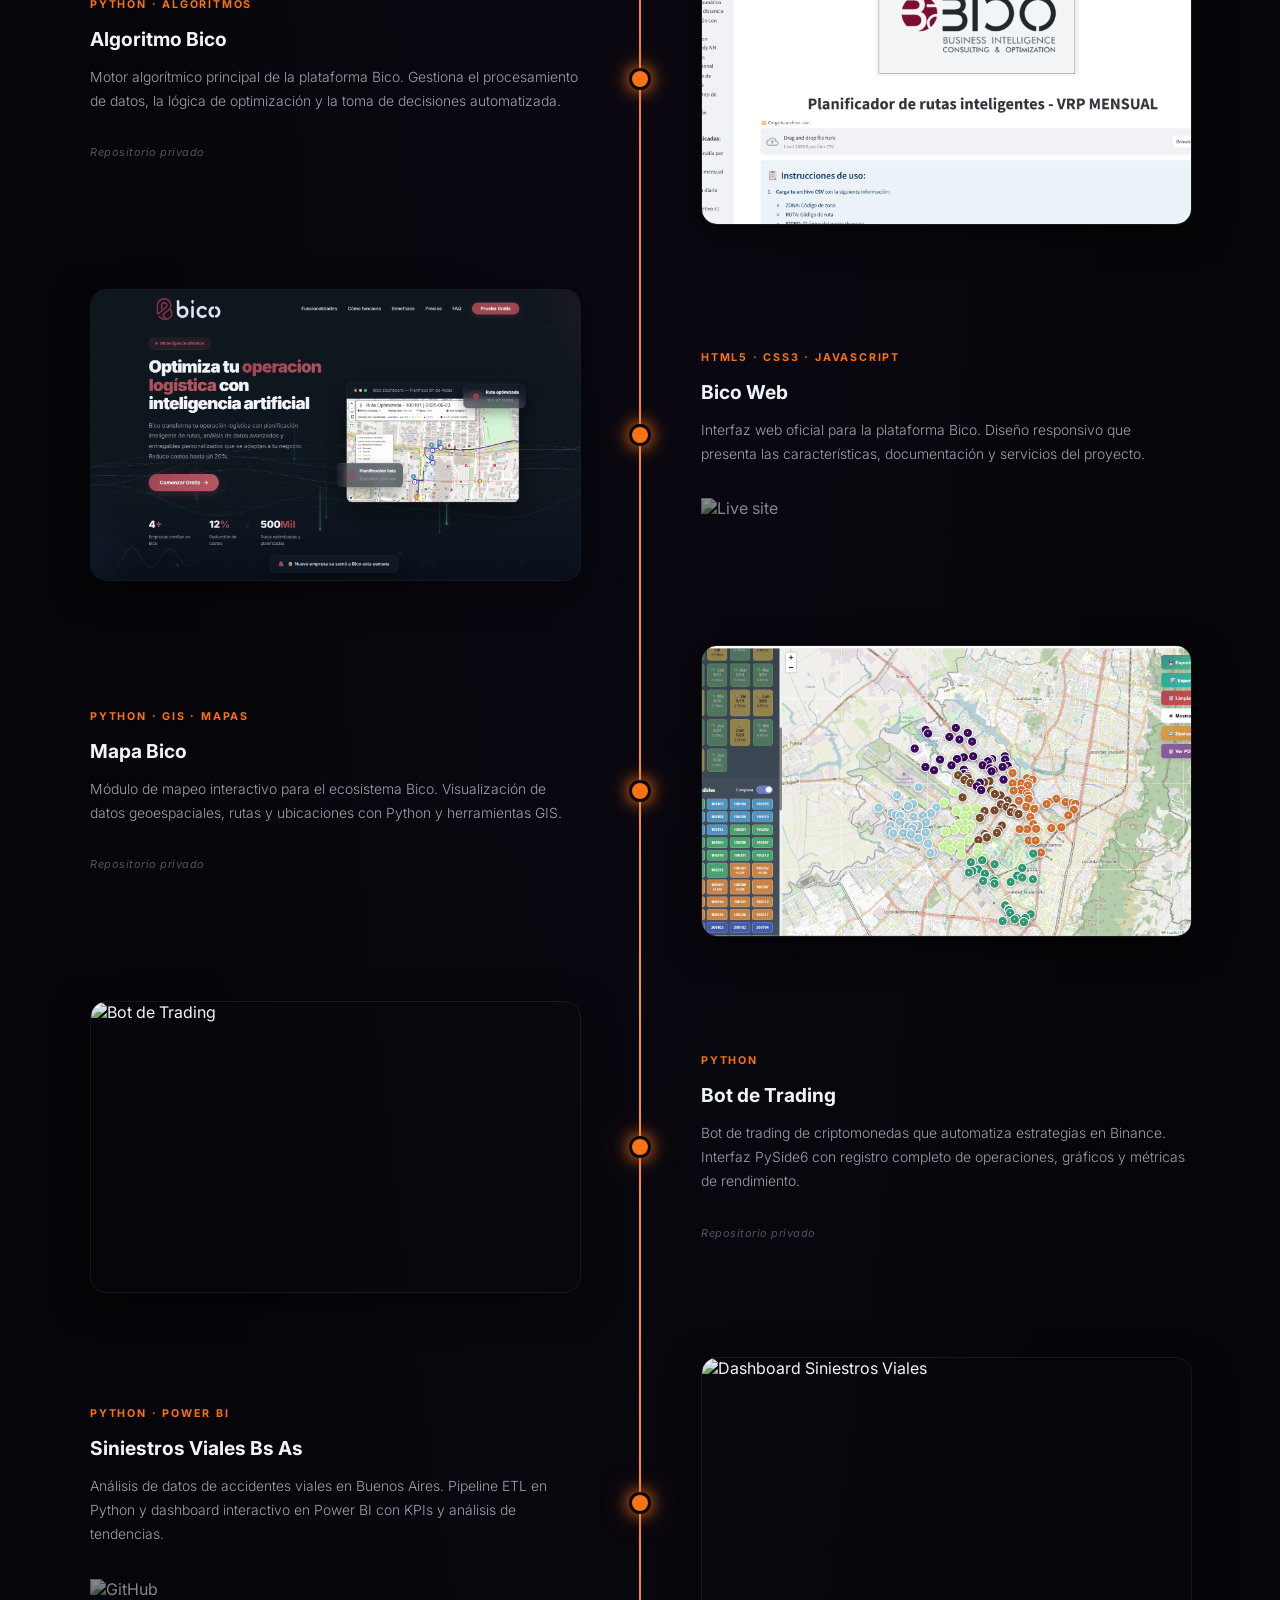
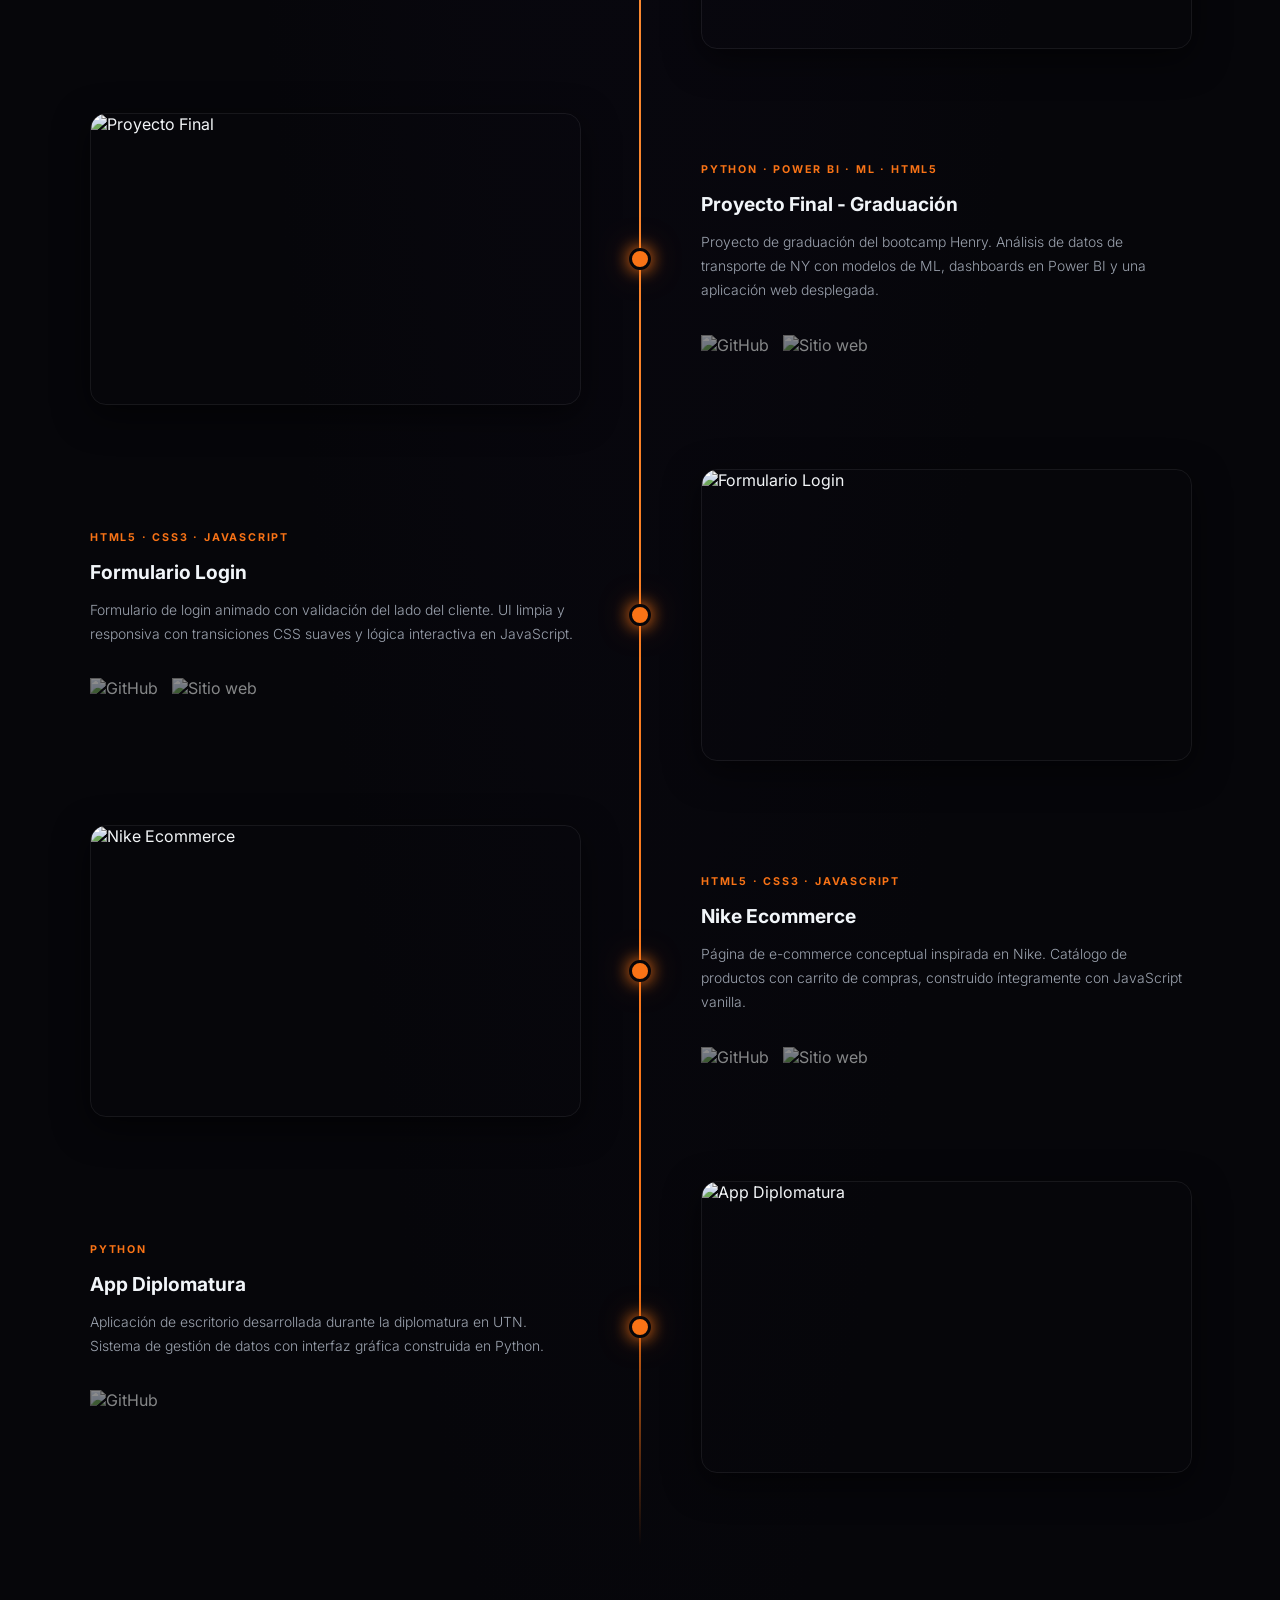
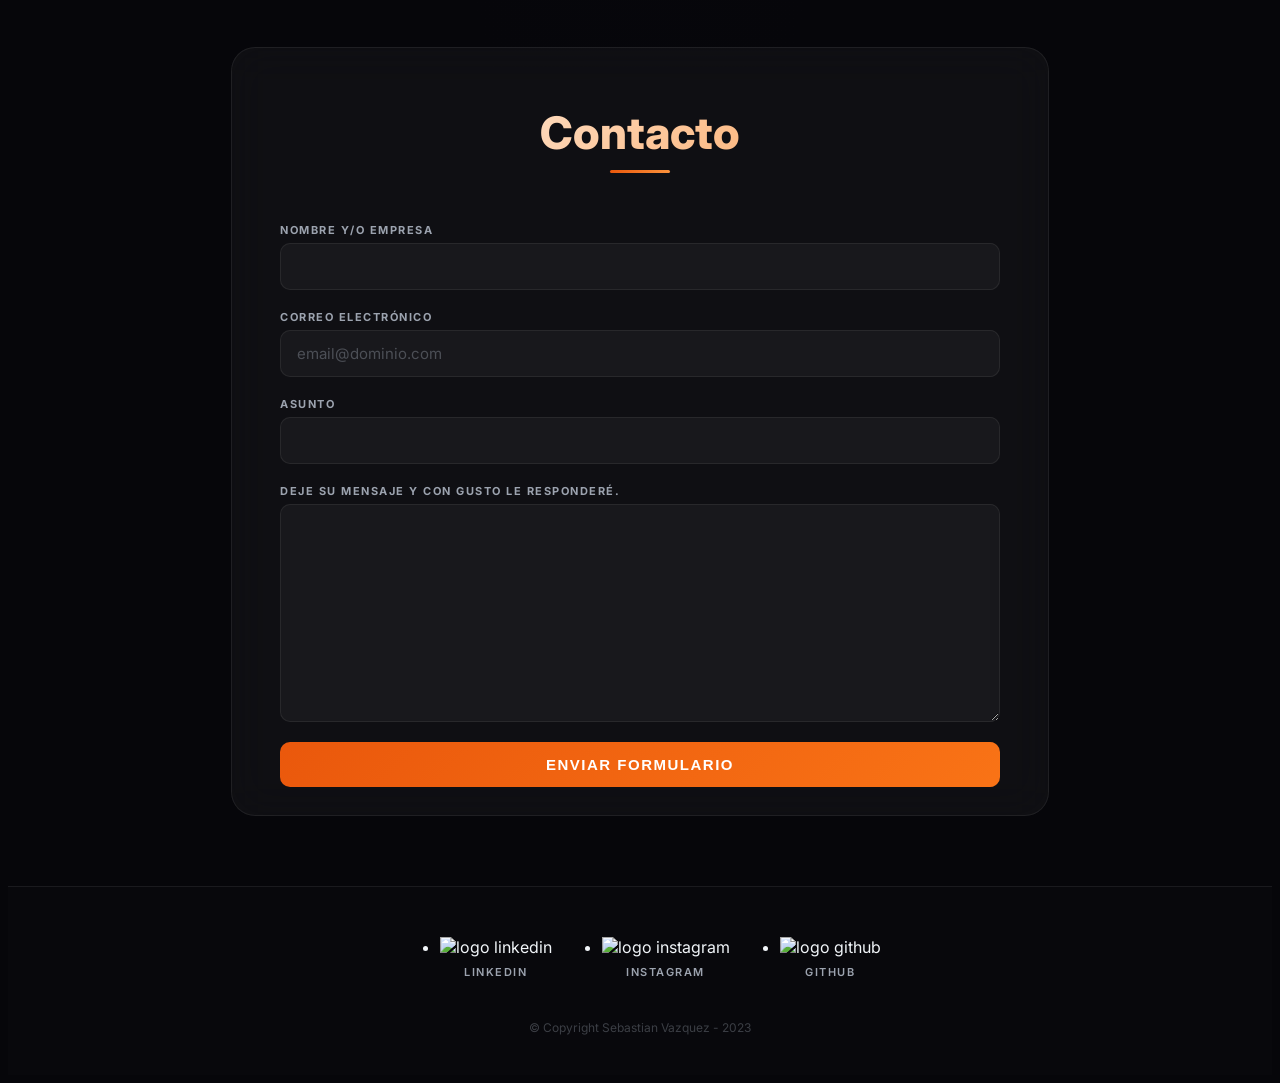
==== commit 07dedb0e: "MEJORAS" ====
--- a/index.html
+++ b/index.html
@@ -252,9 +252,9 @@
                     <div class="tl-connector"><div class="tl-dot"></div></div>
                     <div class="tl-side tl-side--text">
                         <div class="tl-card">
-                            <span class="tl-tag">Python · ML · HTML5 · CSS3</span>
+                            <span class="tl-tag">HTML5 · CSS3 · JavaScript · SaaS</span>
                             <h2 class="tl-title">Neural-Aether Web</h2>
-                            <p class="tl-desc">Front-end web para la plataforma de IA Neural-Aether. Conecta modelos de machine learning con una interfaz interactiva construida con Python y HTML5.</p>
+                            <p class="tl-desc">Sitio web de Neural Aether, empresa que licencia bots de trading algorítmico en Binance Futures bajo modelo SaaS. Permite elegir entre licencia gestionada (50% sobre ganancias netas semanales) o licencia completa del software, y contactar directamente al equipo.</p>
                             <div class="tl-links">
                                 <a href="https://neural-aether.netlify.app/" target="_blank"><img class="tl-icon" height="36" width="44" src="imagenes/icono-web.png" alt="Live site"></a>
                             </div>
@@ -266,9 +266,9 @@
                 <div class="tl-item tl-right">
                     <div class="tl-side tl-side--text">
                         <div class="tl-card">
-                            <span class="tl-tag">Python · Automatización</span>
+                            <span class="tl-tag">Python · Binance API · Crypto Futuros</span>
                             <h2 class="tl-title">Aether Bot 2.0</h2>
-                            <p class="tl-desc">Segunda generación del bot de automatización Aether. Mejorado con nuevas capacidades, mayor rendimiento e integraciones ampliadas respecto al original.</p>
+                            <p class="tl-desc">Bot algorítmico de nueva generación para crypto futuros en Binance. Estrategia cuantitativa ZigZag con gestión de riesgo avanzada: stop loss dinámico, sizing de posición, modo hedge, grid de promediación y filtros técnicos. El objetivo es cuidar el capital — y ganar en ese proceso.</p>
                             <div class="tl-links"><span class="tl-private">Repositorio privado</span></div>
                         </div>
                     </div>
